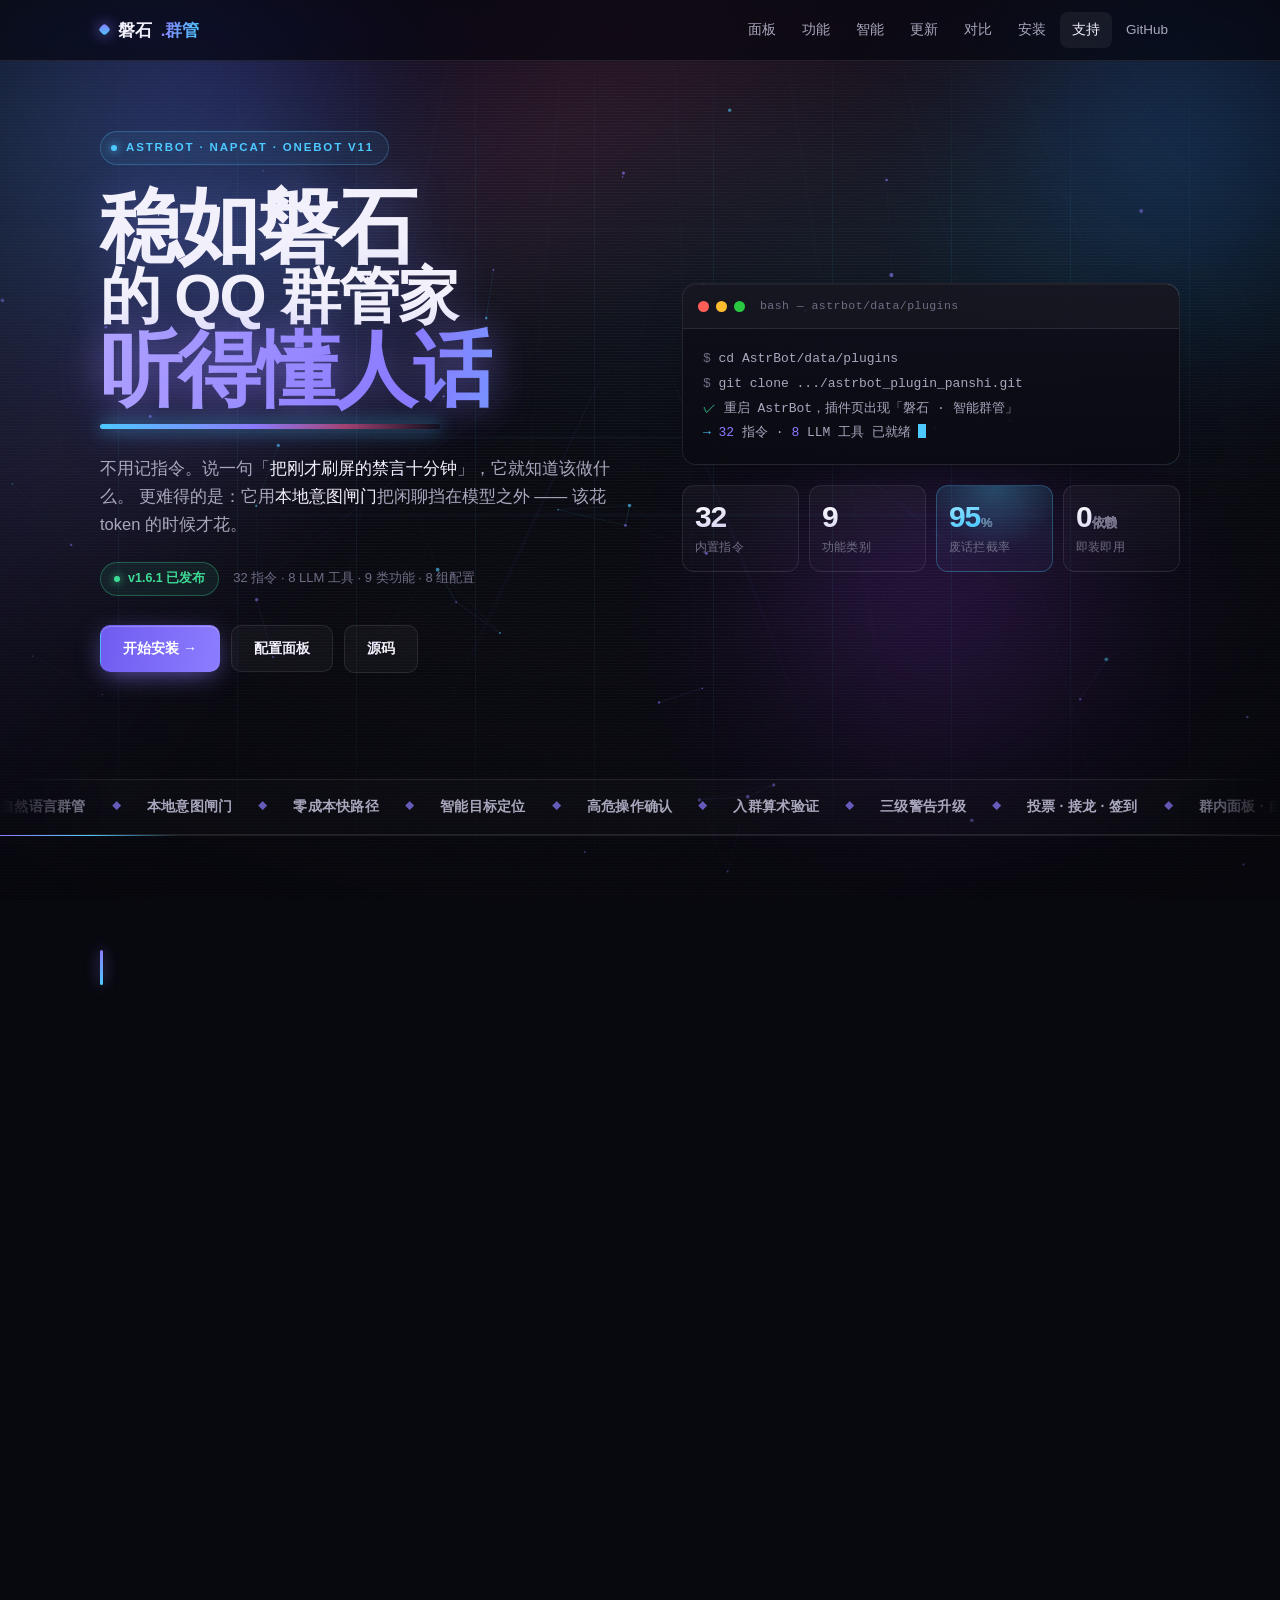
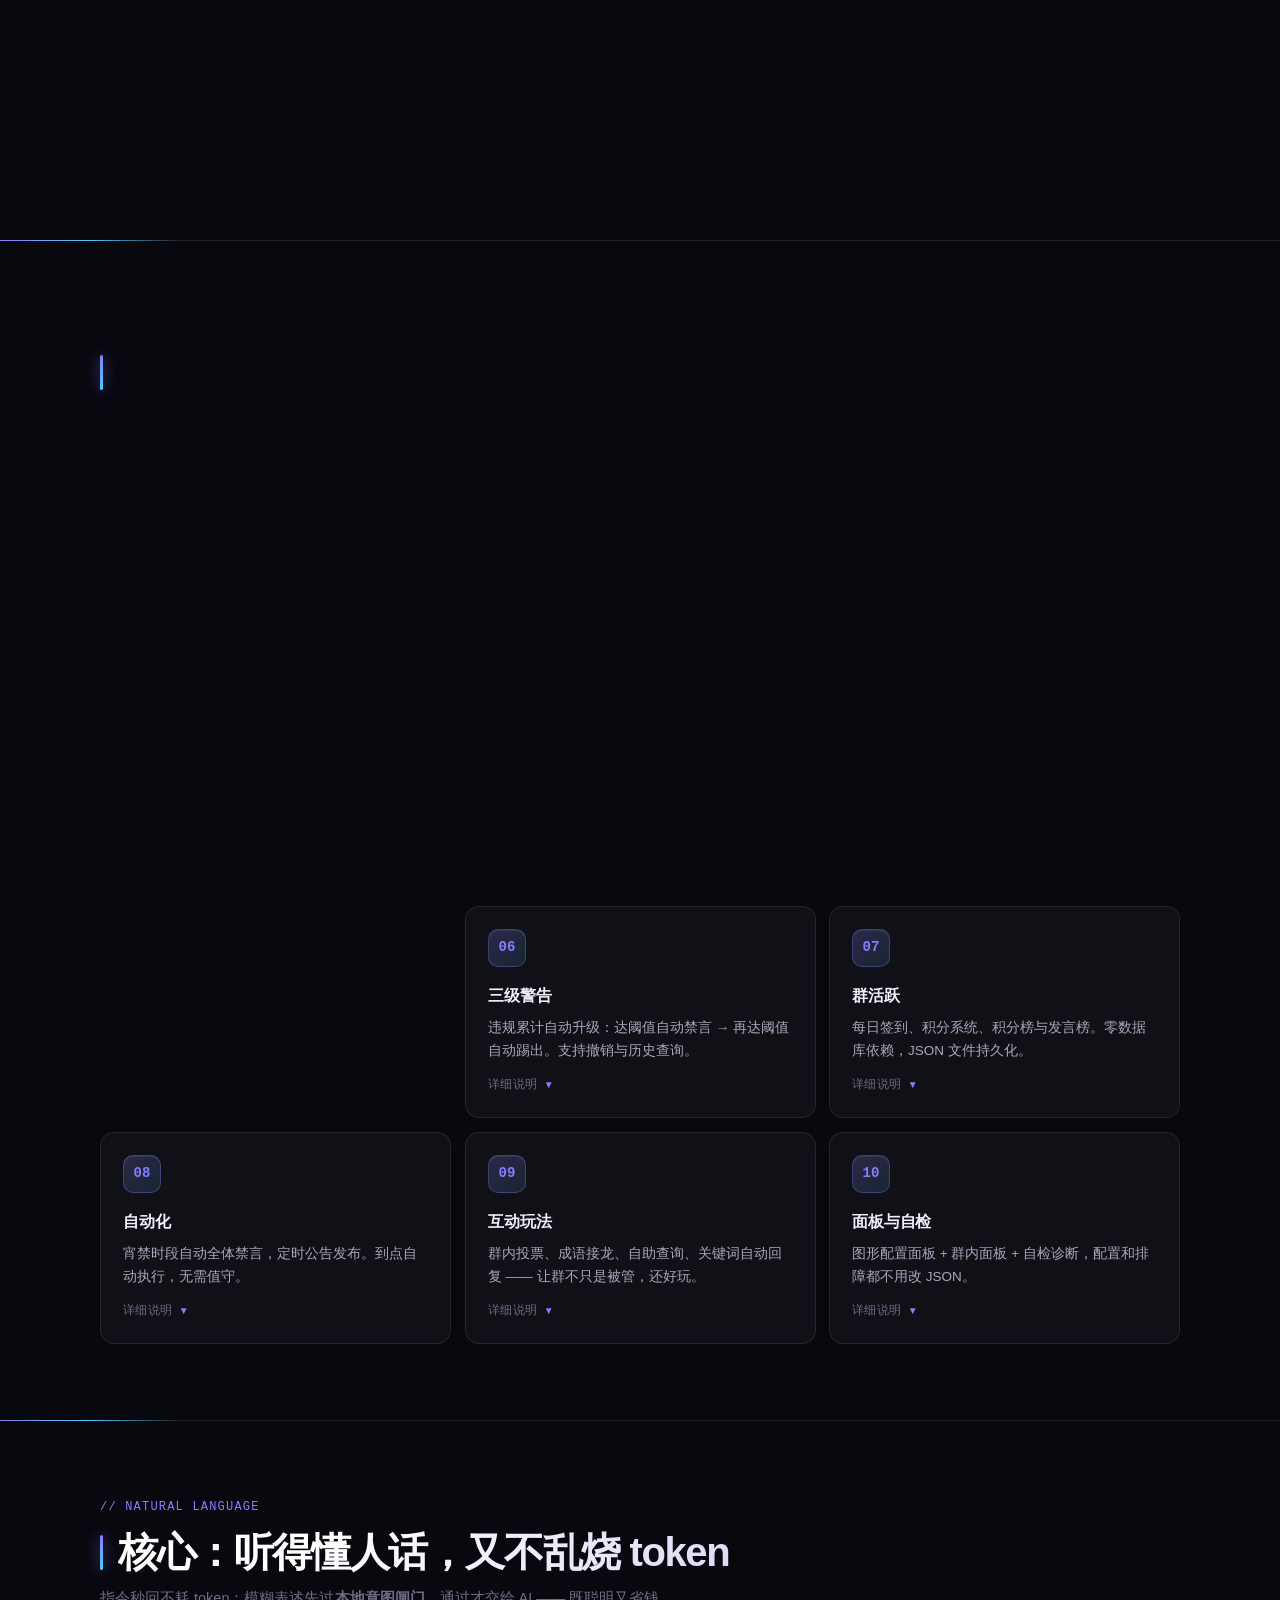
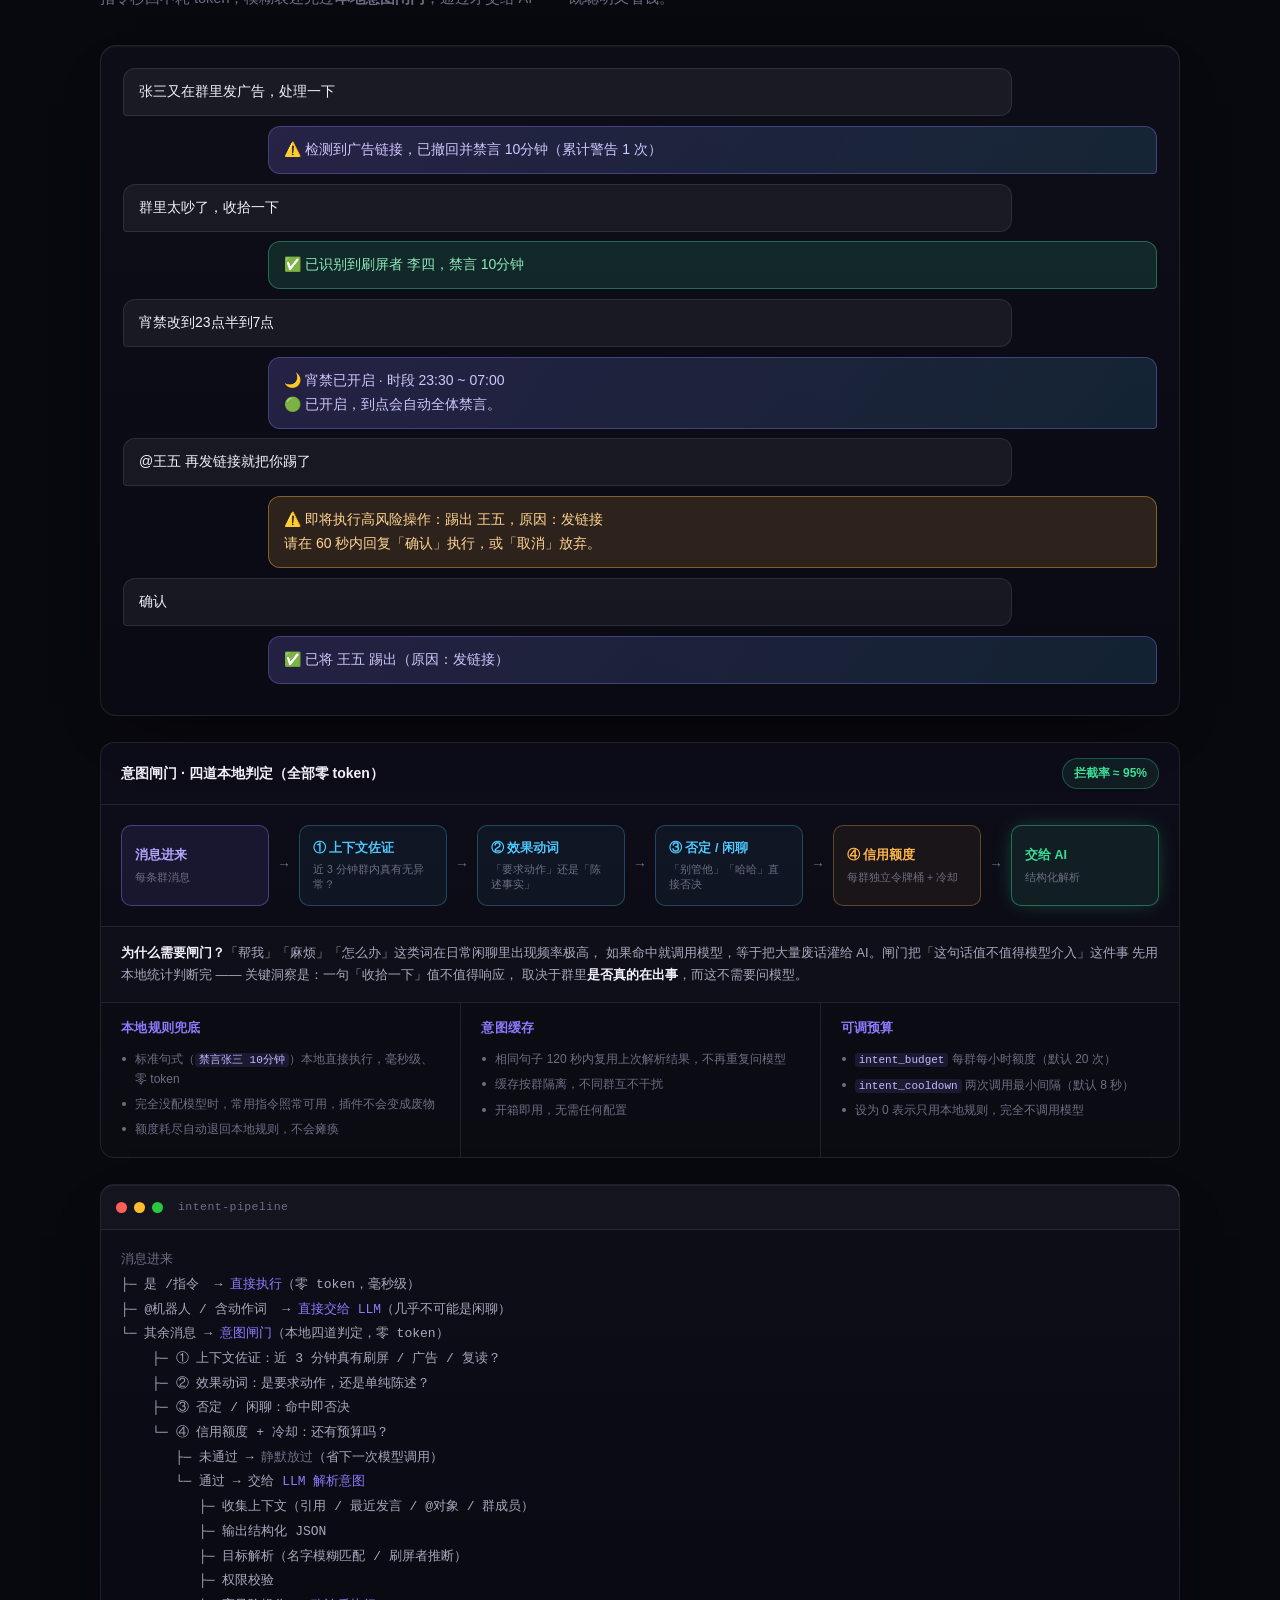
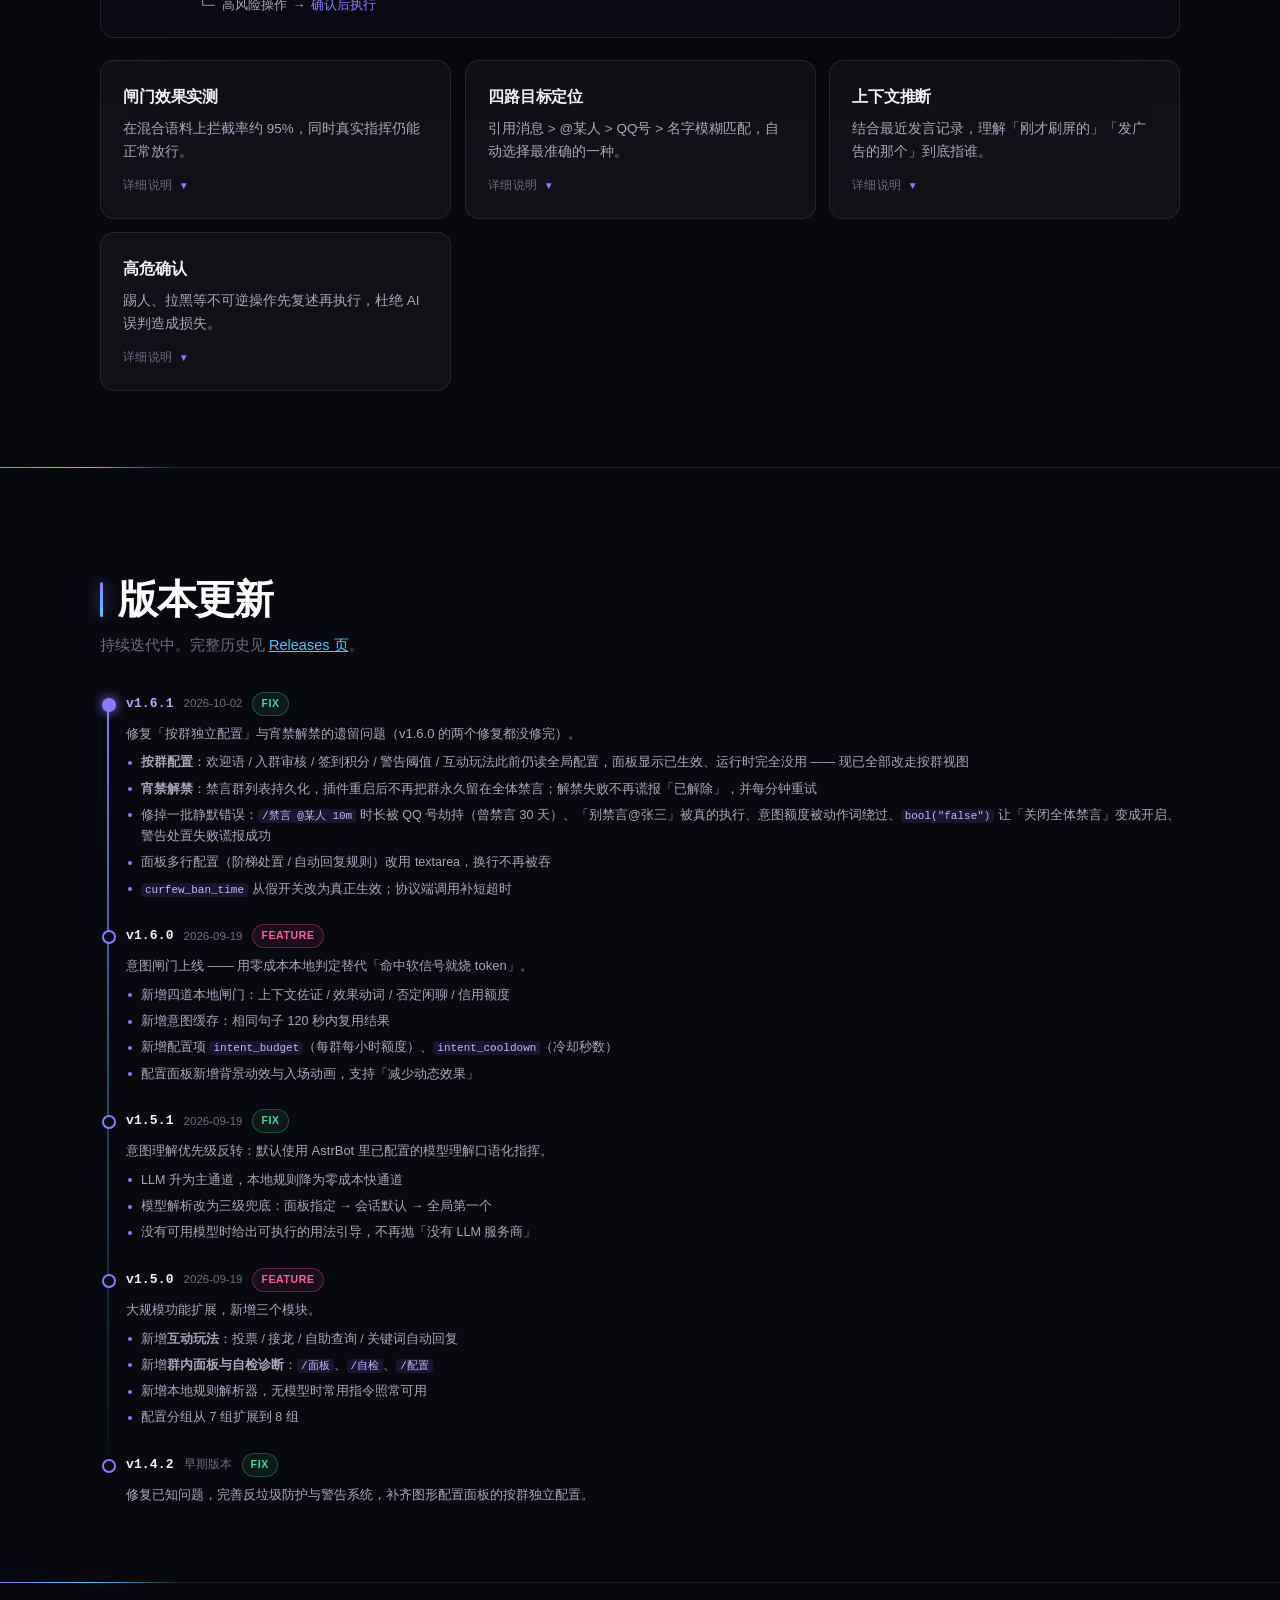
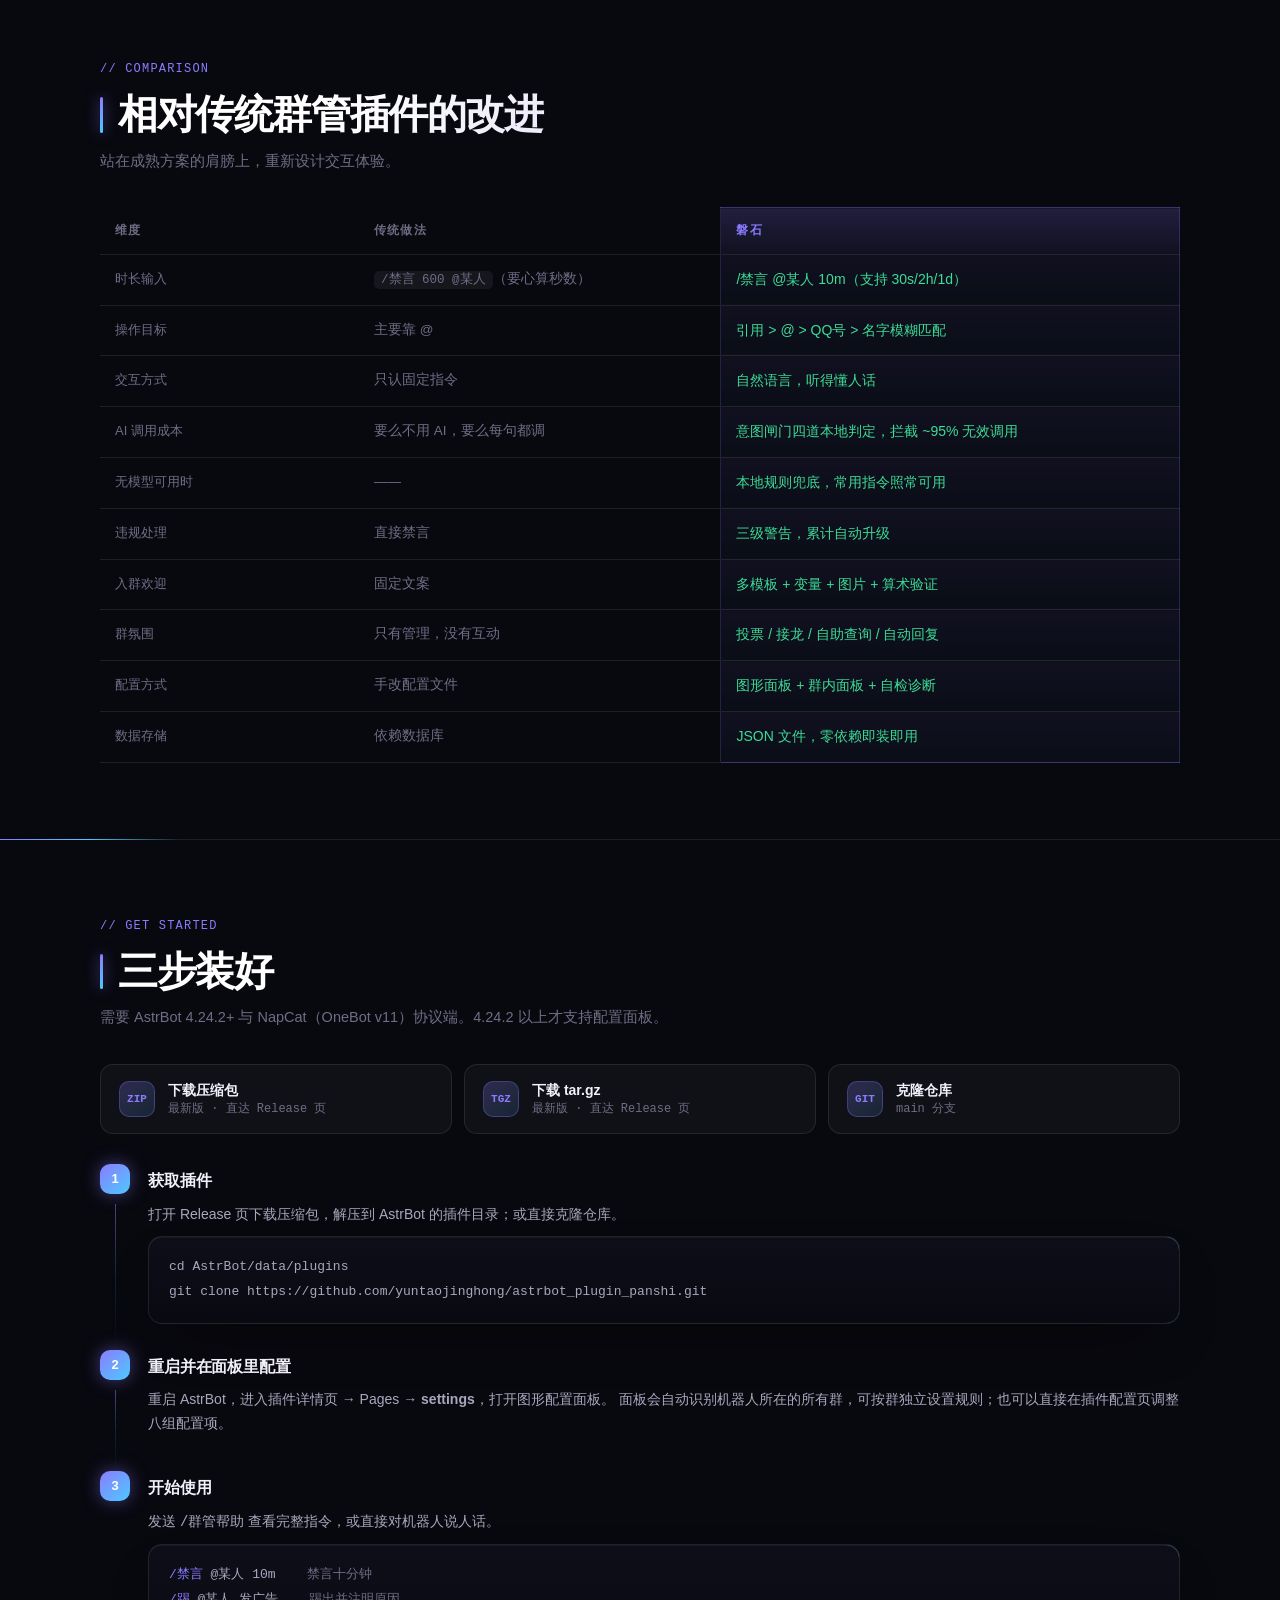
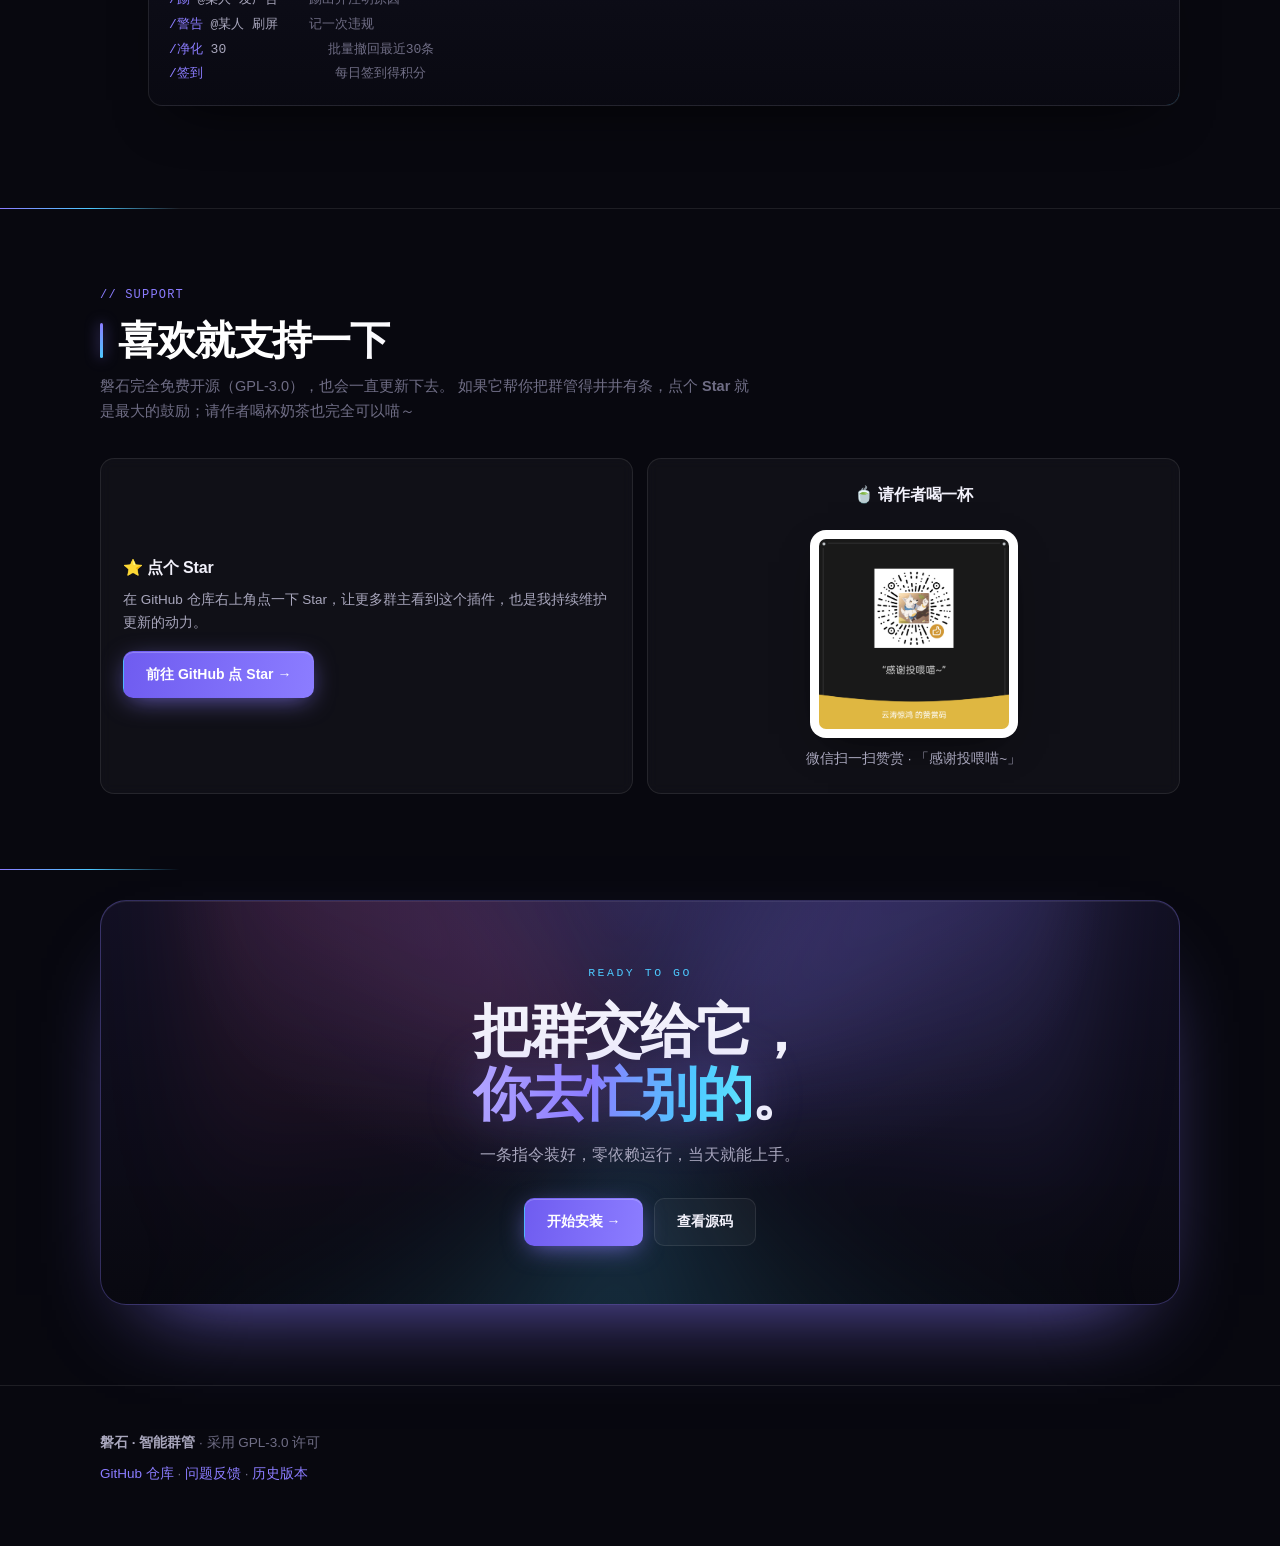
==== docs/index.html @ 92bdba6d "docs(site): 项目主页更新至 v1.6.1 - 版本徽标 v1.6.0 -> v1.6.1 - 更新日志新增 v1.6.1 条目（按群配置彻底修复 / 宵禁解禁持久化 /   一批静默错误）" ====
<!DOCTYPE html>
<html lang="zh-CN">
<head>
<meta charset="UTF-8">
<meta name="viewport" content="width=device-width, initial-scale=1.0">
<title>磐石 · 智能群管 — AstrBot QQ群管插件</title>
<meta name="description" content="磐石：听得懂人话的 AstrBot QQ 群管理插件。禁言、踢人、反垃圾、入群验证、警告系统，全部支持自然语言操作。">
<link rel="icon" href="favicon.png">
<style>
:root {
  --bg: #08080f;
  --bg-soft: #0d0d18;
  --panel: rgba(255,255,255,0.035);
  --panel-hi: rgba(255,255,255,0.06);
  --line: rgba(255,255,255,0.09);
  --line-hi: rgba(139,124,255,0.35);
  --fg: #f2f1fb;
  --fg2: #a9a7bd;
  --fg3: #6f6d85;
  --accent: #8b7cff;
  --accent2: #4dc9ff;
  --accent3: #ff5fa2;
  --accent-soft: rgba(139,124,255,0.14);
  --ok: #3ddc97;
  --warn: #ffb648;
  --mono: ui-monospace, SFMono-Regular, "SF Mono", Menlo, Consolas, monospace;
  --sans: -apple-system, BlinkMacSystemFont, "Segoe UI", "PingFang SC",
          "Hiragino Sans GB", "Microsoft YaHei", sans-serif;
}
* { box-sizing: border-box; margin: 0; padding: 0; }
html { scroll-behavior: smooth; }
body {
  font-family: var(--sans);
  background: var(--bg); color: var(--fg);
  font-size: 15px; line-height: 1.7;
  -webkit-font-smoothing: antialiased;
  overflow-x: hidden;
}
/* ===== 背景光效层 ===== */
.bgfx { position: fixed; inset: 0; z-index: 0; pointer-events: none; overflow: hidden; }
.bgfx .grid {
  position: absolute; inset: -50%;
  background-image:
    linear-gradient(rgba(139,124,255,0.055) 1px, transparent 1px),
    linear-gradient(90deg, rgba(139,124,255,0.055) 1px, transparent 1px);
  background-size: 54px 54px;
  transform: perspective(600px) rotateX(52deg) translateY(-8%);
  transform-origin: top center;
  mask-image: radial-gradient(ellipse 70% 55% at 50% 0%, #000 0%, transparent 78%);
  -webkit-mask-image: radial-gradient(ellipse 70% 55% at 50% 0%, #000 0%, transparent 78%);
  animation: gridDrift 22s linear infinite;
}
@keyframes gridDrift { to { background-position: 0 54px, 54px 0; } }

/* --- 3D 透视网格：向下无限推进，营造「进入空间」纵深 --- */
.grid3d {
  position: absolute; inset: 0;
  perspective: 340px;
  perspective-origin: 50% 42%;
  overflow: hidden;
  mask-image: radial-gradient(ellipse 88% 62% at 50% 44%, #000 0%, transparent 76%);
  -webkit-mask-image: radial-gradient(ellipse 88% 62% at 50% 44%, #000 0%, transparent 76%);
  opacity: .55;
}
.grid3d-plane {
  position: absolute; left: -60%; right: -60%; top: 42%; bottom: -210%;
  background-image:
    linear-gradient(rgba(77,201,255,0.16) 1px, transparent 1px),
    linear-gradient(90deg, rgba(139,124,255,0.13) 1px, transparent 1px);
  background-size: 72px 72px;
  transform: rotateX(76deg);
  transform-origin: 50% 0%;
  animation: gridRush 7s linear infinite;
}
@keyframes gridRush {
  from { background-position: 0 0, 0 0; }
  to   { background-position: 0 72px, 72px 0; }
}

/* --- 极光扫掠：缓慢横穿的霓虹光带 --- */
.aurora {
  position: absolute; top: -30%; left: -60%; width: 220%; height: 130%;
  background:
    conic-gradient(from 210deg at 42% 50%,
      transparent 0deg, rgba(139,124,255,.20) 42deg, rgba(77,201,255,.24) 88deg,
      transparent 138deg, rgba(255,95,162,.16) 182deg, transparent 236deg),
    radial-gradient(ellipse 40% 30% at 62% 44%, rgba(77,201,255,.10), transparent 70%);
  filter: blur(72px);
  animation: auroraSweep 26s ease-in-out infinite alternate, auroraHue 14s linear infinite;
}
@keyframes auroraSweep {
  from { transform: translateX(-12%) rotate(-6deg) scale(1); }
  to   { transform: translateX(14%) rotate(6deg) scale(1.16); }
}
@keyframes auroraHue { to { filter: blur(72px) hue-rotate(360deg); } }

.orb { position: absolute; border-radius: 50%; filter: blur(90px); opacity: .5; }
.orb.a { width: 620px; height: 620px; top: -260px; left: -140px;
  background: radial-gradient(circle, #6a4cff 0%, transparent 68%); }
.orb.b { width: 520px; height: 520px; top: -160px; right: -180px;
  background: radial-gradient(circle, #1f8fff 0%, transparent 68%); }
.orb.c { width: 480px; height: 480px; top: 42%; left: 55%;
  background: radial-gradient(circle, #a03cff 0%, transparent 70%); opacity: .3; }

/* --- 粒子网络画布（由 JS 绘制，节点互联 + 鼠标吸引） --- */
#net { position: absolute; inset: 0; width: 100%; height: 100%; opacity: .85; }

/* --- 数据流：竖向细线持续下落，像终端日志 --- */
.stream {
  position: absolute; inset: 0; opacity: .5;
  background-image: repeating-linear-gradient(90deg,
    transparent 0px, transparent 118px,
    rgba(77,201,255,.14) 118px, rgba(77,201,255,.14) 119px, transparent 119px);
  mask-image: linear-gradient(180deg, transparent, #000 22%, #000 78%, transparent);
  -webkit-mask-image: linear-gradient(180deg, transparent, #000 22%, #000 78%, transparent);
  animation: streamSlide 18s linear infinite;
}
@keyframes streamSlide { to { background-position: 118px 0; } }

.scan {
  position: absolute; inset: 0;
  background: repeating-linear-gradient(180deg,
    rgba(255,255,255,0.022) 0px, rgba(255,255,255,0.022) 1px, transparent 1px, transparent 3px);
  mix-blend-mode: overlay;
}

/* --- 扫描光束：一道横向亮带自上而下缓慢扫描 --- */
.beam {
  position: absolute; left: 0; right: 0; height: 220px; top: -240px;
  background: linear-gradient(180deg, transparent,
    rgba(139,124,255,.10) 42%, rgba(77,201,255,.16) 50%, rgba(139,124,255,.10) 58%, transparent);
  filter: blur(6px);
  animation: beamScan 11s cubic-bezier(.45,0,.55,1) infinite;
}
@keyframes beamScan {
  0%   { top: -240px; opacity: 0; }
  12%  { opacity: 1; }
  88%  { opacity: 1; }
  100% { top: 104%; opacity: 0; }
}

.noise { position: absolute; inset: 0; opacity: .035;
  background-image: url("data:image/svg+xml,%3Csvg xmlns='http://www.w3.org/2000/svg' width='140' height='140'%3E%3Cfilter id='n'%3E%3CfeTurbulence type='fractalNoise' baseFrequency='.85' numOctaves='3'/%3E%3C/filter%3E%3Crect width='140' height='140' filter='url(%23n)'/%3E%3C/svg%3E"); }

.vignette {
  position: absolute; inset: 0;
  background: radial-gradient(ellipse 78% 68% at 50% 42%, transparent 40%, rgba(4,4,10,.62) 100%);
}

/* --- 光标聚光：跟随鼠标的一团柔光 --- */
.cursor-glow {
  position: fixed; width: 520px; height: 520px; border-radius: 50%;
  left: 0; top: 0; z-index: 1; pointer-events: none;
  background: radial-gradient(circle, rgba(139,124,255,.13), rgba(77,201,255,.05) 42%, transparent 68%);
  transform: translate(-50%,-50%);
  transition: opacity .4s;
  opacity: 0;
  mix-blend-mode: screen;
}
.cursor-glow.on { opacity: 1; }

/* --- 顶部阅读进度条 --- */
.scroll-bar {
  position: fixed; top: 0; left: 0; height: 2px; width: 0;
  z-index: 90; pointer-events: none;
  background: linear-gradient(90deg, var(--accent), var(--accent2), var(--accent3));
  box-shadow: 0 0 12px rgba(77,201,255,.8);
}

.wrap { position: relative; z-index: 1; max-width: 1140px; margin: 0 auto; padding: 0 30px; }

/* ===== nav ===== */
nav {
  position: sticky; top: 0; z-index: 60;
  background: rgba(8,8,15,0.72);
  backdrop-filter: blur(18px) saturate(160%);
  border-bottom: 1px solid var(--line);
}
nav .wrap { display: flex; align-items: center; height: 60px; gap: 20px; }
.brand {
  font-weight: 600; font-size: 16.5px; letter-spacing: -0.01em;
  display: flex; align-items: center; gap: 9px;
}
.brand .dot {
  width: 9px; height: 9px; border-radius: 3px; transform: rotate(45deg);
  background: linear-gradient(135deg, var(--accent), var(--accent2));
  box-shadow: 0 0 14px rgba(139,124,255,.9);
}
.brand span { background: linear-gradient(100deg, var(--accent), var(--accent2));
  -webkit-background-clip: text; background-clip: text; color: transparent; }
nav .links { margin-left: auto; display: flex; gap: 2px; }
nav a {
  color: var(--fg2); text-decoration: none; font-size: 13.5px;
  padding: 7px 12px; border-radius: 8px; transition: .2s;
}
nav a:hover { color: var(--fg); background: var(--panel-hi); }

/* ===== hero ===== */
header { padding: 70px 0 0; position: relative; }

/* 左右不对称分栏：左 1.06 / 右 1 */
.hero-grid {
  display: grid;
  grid-template-columns: 1.06fr 1fr;
  gap: 54px;
  align-items: center;
}

.tag {
  display: inline-flex; align-items: center; gap: 9px;
  font-size: 11.5px; letter-spacing: .16em; text-transform: uppercase;
  font-weight: 600; color: var(--accent2); margin-bottom: 22px;
  padding: 6px 14px 6px 10px; border-radius: 999px;
  border: 1px solid rgba(77,201,255,0.28);
  background: rgba(77,201,255,0.07);
}
.tag::before {
  content: ""; width: 6px; height: 6px; border-radius: 50%;
  background: var(--accent2); box-shadow: 0 0 9px var(--accent2);
  animation: pulse 2s ease-in-out infinite;
}
@keyframes pulse { 0%,100% { opacity: 1; } 50% { opacity: .3; } }

/* --- 超大字标题：三层错落，冲击力来源 --- */
h1 {
  font-size: clamp(40px, 6.4vw, 86px);
  line-height: 0.98; font-weight: 800;
  letter-spacing: -0.045em; margin-bottom: 24px;
}
h1 span { display: block; }
h1 .l1 { color: var(--fg); }
h1 .l2 {
  color: var(--fg);
  font-size: .74em;
  letter-spacing: -0.03em;
  opacity: .92;
}
h1 .l3 { margin-top: 4px; }
h1 em {
  font-style: normal;
  background: linear-gradient(100deg, #b3a6ff 0%, #8b7cff 40%, #4dc9ff 75%, #61e6ff 100%);
  -webkit-background-clip: text; background-clip: text; color: transparent;
  position: relative;
}
/* 标题下方的霓虹下划线，缓慢扫过 */
h1 .l3::after {
  content: ""; display: block; height: 5px; margin-top: 14px;
  border-radius: 4px;
  width: 100%; max-width: 340px;
  background: linear-gradient(90deg, var(--accent2), var(--accent) 45%, rgba(255,95,162,.6) 72%, transparent);
  box-shadow: 0 0 18px rgba(77,201,255,.8), 0 0 40px rgba(139,124,255,.5);
  transform-origin: left;
  animation: lineGrow 1s .9s cubic-bezier(.22,.61,.36,1) both,
             lineFlow 4.5s ease-in-out 2s infinite;
}
@keyframes lineGrow { from { transform: scaleX(0); } to { transform: scaleX(1); } }
@keyframes lineFlow {
  0%,100% { opacity: .8; filter: brightness(1); }
  50%     { opacity: 1;  filter: brightness(1.7); }
}

.lede { font-size: 16.5px; color: var(--fg2); max-width: 560px; margin-bottom: 24px; }
.lede b { color: var(--fg); font-weight: 500; }

/* --- 巨型数字统计 --- */
.hero-right { display: flex; flex-direction: column; gap: 20px; }
.stats {
  display: grid; grid-template-columns: repeat(4, 1fr); gap: 10px;
}
.stat {
  position: relative; padding: 16px 12px 14px;
  border-radius: 12px; overflow: hidden;
  border: 1px solid var(--line);
  background: linear-gradient(180deg, rgba(255,255,255,.04), rgba(255,255,255,.012));
  transition: border-color .3s, transform .3s, box-shadow .3s;
}
.stat:hover {
  border-color: rgba(139,124,255,.45);
  transform: translateY(-3px);
  box-shadow: 0 14px 34px -18px rgba(139,124,255,.8);
}
.stat-n {
  font-size: 30px; font-weight: 800; line-height: 1;
  letter-spacing: -0.04em;
  font-variant-numeric: tabular-nums;
  background: linear-gradient(160deg, #ffffff, #b9b3e8);
  -webkit-background-clip: text; background-clip: text; color: transparent;
}
.stat-n i { font-size: 13px; font-style: normal; margin-left: 1px; -webkit-text-fill-color: var(--fg3); }
.stat-l { font-size: 11.5px; color: var(--fg3); margin-top: 6px; letter-spacing: .02em; }
.stat.accent { border-color: rgba(77,201,255,.3); background: linear-gradient(180deg, rgba(77,201,255,.1), rgba(139,124,255,.04)); }
.stat.accent .stat-n {
  background: linear-gradient(160deg, #9fe6ff, #4dc9ff 55%, #8b7cff);
  -webkit-background-clip: text; background-clip: text; color: transparent;
}
.stat.accent::after {
  content: ""; position: absolute; inset: 0; pointer-events: none;
  background: radial-gradient(circle at 50% 0%, rgba(77,201,255,.24), transparent 62%);
  animation: statPulse 3.4s ease-in-out infinite;
}
@keyframes statPulse { 0%,100% { opacity: .5; } 50% { opacity: 1; } }

/* --- 技能跑马灯：横向无缝滚动 --- */
.hero-marquee {
  margin-top: 54px; padding: 15px 0;
  border-top: 1px solid var(--line);
  border-bottom: 1px solid var(--line);
  overflow: hidden; position: relative;
  mask-image: linear-gradient(90deg, transparent, #000 9%, #000 91%, transparent);
  -webkit-mask-image: linear-gradient(90deg, transparent, #000 9%, #000 91%, transparent);
  background: rgba(255,255,255,.014);
}
.mq-track {
  display: flex; align-items: center; gap: 26px;
  width: max-content;
  animation: marquee 34s linear infinite;
}
.mq-track span {
  font-size: 14px; font-weight: 600; letter-spacing: .02em;
  color: var(--fg2); white-space: nowrap;
}
.mq-track b { color: var(--accent); font-size: 9px; opacity: .7; }
@keyframes marquee { from { transform: translateX(0); } to { transform: translateX(-50%); } }
.hero-marquee:hover .mq-track { animation-play-state: paused; }

/* ===== 版本徽章行 ===== */
.ver-row {
  display: flex; align-items: center; gap: 14px; flex-wrap: wrap;
  margin-bottom: 30px;
}
.ver-badge {
  display: inline-flex; align-items: center; gap: 8px;
  font-size: 12.5px; font-weight: 600; color: var(--ok);
  padding: 5px 13px; border-radius: 999px;
  border: 1px solid rgba(61,220,151,0.32);
  background: rgba(61,220,151,0.08);
}
.ver-badge i {
  width: 6px; height: 6px; border-radius: 50%;
  background: var(--ok); box-shadow: 0 0 9px var(--ok);
  animation: pulse 2s ease-in-out infinite;
}
.ver-meta { font-size: 13px; color: var(--fg3); }

.btns { display: flex; gap: 11px; flex-wrap: wrap; margin-bottom: 52px; }
.btn {
  display: inline-flex; align-items: center; gap: 8px;
  padding: 11px 22px; border-radius: 10px; text-decoration: none;
  font-size: 14px; font-weight: 600; border: 1px solid var(--line);
  color: var(--fg); background: var(--panel);
  transition: .22s; position: relative; overflow: hidden;
}
.btn:hover { background: var(--panel-hi); border-color: var(--line-hi); transform: translateY(-1px); }

/* 按钮悬停：一道光从左扫到右 */
.btn::before {
  content: ""; position: absolute; top: 0; bottom: 0; left: -70%;
  width: 55%; transform: skewX(-22deg);
  background: linear-gradient(100deg, transparent, rgba(255,255,255,.14), transparent);
  opacity: 0; transition: opacity .25s;
}
.btn:hover::before { opacity: 1; animation: btnSweep .85s ease-out; }
@keyframes btnSweep { from { left: -70%; } to { left: 130%; } }

.btn.primary {
  background: linear-gradient(100deg, #6f5cf0, #8b7cff 50%, #4db8ff);
  border-color: transparent; color: #fff;
  box-shadow: 0 6px 26px -6px rgba(139,124,255,.75), inset 0 1px 0 rgba(255,255,255,.22);
  background-size: 200% 100%;
  animation: btnFlow 5s ease-in-out infinite;
}
@keyframes btnFlow {
  0%,100% { background-position: 0% 50%; }
  50%     { background-position: 100% 50%; }
}
.btn.primary:hover {
  box-shadow: 0 12px 40px -6px rgba(139,124,255,1), 0 0 0 1px rgba(77,201,255,.5);
  transform: translateY(-2px);
}

/* ===== terminal ===== */
.term {
  background: linear-gradient(180deg, rgba(15,15,26,0.92), rgba(10,10,18,0.92));
  border: 1px solid var(--line);
  border-radius: 14px; overflow: hidden;
  font-family: var(--mono); font-size: 13px; line-height: 1.9;
  color: var(--fg2);
  box-shadow: 0 24px 60px -30px rgba(0,0,0,.9), inset 0 1px 0 rgba(255,255,255,.05);
  position: relative;
}
/* 终端外缘的旋转光晕，让它像通电中的设备 */
.term::before {
  content: ""; position: absolute; inset: -1px; border-radius: inherit;
  padding: 1px; pointer-events: none;
  background: conic-gradient(from var(--tp,0deg),
    transparent 0%, rgba(139,124,255,.85) 12%, rgba(77,201,255,.9) 22%,
    transparent 38%, transparent 100%);
  -webkit-mask: linear-gradient(#000 0 0) content-box, linear-gradient(#000 0 0);
  -webkit-mask-composite: xor; mask-composite: exclude;
  animation: termSpin 6s linear infinite;
}
@property --tp { syntax: "<angle>"; initial-value: 0deg; inherits: false; }
@keyframes termSpin { to { --tp: 360deg; } }
.term .bar {
  display: flex; align-items: center; gap: 7px;
  padding: 11px 15px; border-bottom: 1px solid var(--line);
  background: rgba(255,255,255,0.028);
}
.term .bar i {
  width: 11px; height: 11px; border-radius: 50%; display: block;
  background: #ff5f57;
}
.term .bar i:nth-child(2) { background: #febc2e; }
.term .bar i:nth-child(3) { background: #28c840; }
.term .bar .t { margin-left: 8px; color: var(--fg3); font-size: 11.5px; letter-spacing: .04em; }
.term .body { padding: 18px 20px; overflow-x: auto; }
.term .c { color: var(--fg3); }
.term .k { color: var(--accent); font-weight: 500; }
.term .s { color: var(--ok); }
.term .p { color: var(--accent2); }

/* ===== sections ===== */
section { padding: 76px 0; border-top: 1px solid var(--line); position: relative; }
/* 每个区段顶部一条渐变高光线，强化分区节奏 */
section::after {
  content: ""; position: absolute; top: -1px; left: 0;
  width: 180px; height: 1px;
  background: linear-gradient(90deg, var(--accent), var(--accent2), transparent);
}
.eyebrow {
  font-family: var(--mono); font-size: 12px; letter-spacing: .1em;
  color: var(--accent); margin-bottom: 12px;
}
h2 {
  font-size: clamp(26px, 3.4vw, 40px); font-weight: 800;
  letter-spacing: -0.035em;
  margin-bottom: 10px; line-height: 1.18;
  background: linear-gradient(120deg, #ffffff 20%, #b9b3e8 100%);
  -webkit-background-clip: text; background-clip: text; color: transparent;
}
.sub { color: var(--fg3); font-size: 14.5px; margin-bottom: 34px; max-width: 660px; }
h3 { font-size: 16px; font-weight: 600; margin-bottom: 8px; letter-spacing: -0.01em; }

/* ===== cards ===== */
.grid { display: grid; gap: 14px; }
.g2 { grid-template-columns: repeat(auto-fit, minmax(280px, 1fr)); }
.g3 { grid-template-columns: repeat(auto-fit, minmax(210px, 1fr)); }

/* --- Bento 错落网格：让版式有节奏而不是均匀方块 --- */
.bento {
  display: grid;
  grid-template-columns: repeat(6, 1fr);
  gap: 14px;
}
.bento > * { grid-column: span 2; }
/* 前两张放大：一横一竖，打破对称 */
.bento > .card.b-lg { grid-column: span 4; }
.bento > .card.b-tall { grid-row: span 2; }
/* 让第 2 张卡向下偏移，制造错落感（窄屏取消） */
.bento > .card:nth-child(2) { transform: translateY(14px); }
.bento > .card:nth-child(5) { transform: translateY(-14px); }

.card {
  background: var(--panel);
  border: 1px solid var(--line);
  border-radius: 14px; padding: 22px;
  position: relative; overflow: hidden;
  transition: .28s;
  backdrop-filter: blur(6px);
}
.card::before {
  content: ""; position: absolute; inset: 0 0 auto 0; height: 1px;
  background: linear-gradient(90deg, transparent, rgba(139,124,255,.6), transparent);
  opacity: 0; transition: .3s;
}
.card:hover {
  border-color: var(--line-hi); transform: translateY(-3px);
  background: var(--panel-hi);
  box-shadow: 0 18px 44px -24px rgba(139,124,255,.6);
}
.card:hover::before { opacity: 1; }
.card .icon {
  width: 38px; height: 38px; border-radius: 10px;
  background: linear-gradient(140deg, rgba(139,124,255,.22), rgba(77,201,255,.12));
  border: 1px solid rgba(139,124,255,.3);
  color: var(--accent);
  display: flex; align-items: center; justify-content: center;
  font-family: var(--mono); font-size: 14px; font-weight: 600;
  margin-bottom: 15px;
  box-shadow: inset 0 1px 0 rgba(255,255,255,.08);
}
.card p { color: var(--fg2); font-size: 13.5px; }
.card p code {
  font-family: var(--mono); font-size: 12px;
  background: rgba(139,124,255,.14); color: #c3b9ff;
  padding: 1px 6px; border-radius: 5px;
}
.card.hl {
  border-color: rgba(139,124,255,.5);
  background: linear-gradient(160deg, rgba(139,124,255,.11), rgba(77,201,255,.04));
  box-shadow: 0 0 0 1px rgba(139,124,255,.14), 0 22px 50px -28px rgba(139,124,255,.75);
}
/* 大卡里的标题更大，形成视觉层级 */
.card.b-lg h3 { font-size: 19px; }
.card.b-lg { padding: 26px; }

/* --- 区段标题：超大 + 左侧竖线，强化节奏 --- */
.sec-head { position: relative; padding-left: 18px; margin-bottom: 8px; }
.sec-head::before {
  content: ""; position: absolute; left: 0; top: 6px; bottom: 6px;
  width: 3px; border-radius: 3px;
  background: linear-gradient(180deg, var(--accent), var(--accent2));
  box-shadow: 0 0 14px rgba(139,124,255,.7);
}

/* ===== comparison table ===== */
.cmp { width: 100%; border-collapse: collapse; font-size: 14px; }
.cmp th, .cmp td {
  text-align: left; padding: 13px 15px;
  border-bottom: 1px solid var(--line); vertical-align: top;
}
.cmp th {
  font-weight: 600; color: var(--fg3); font-size: 11.5px;
  text-transform: uppercase; letter-spacing: .1em;
  font-family: var(--mono);
}
.cmp tbody tr { transition: background .2s; }
.cmp tbody tr:hover { background: rgba(255,255,255,0.025); }
.cmp td:first-child { color: var(--fg3); width: 24%; font-size: 13px; }
.cmp code {
  font-family: var(--mono); font-size: 12.5px;
  background: rgba(255,255,255,0.06); padding: 2px 7px; border-radius: 5px;
}
.cmp .new { color: var(--ok); font-weight: 500; }

/* 第三列（磐石）整列高亮，让对比一眼见高下 */
.cmp th:nth-child(3), .cmp td:nth-child(3) {
  background: linear-gradient(180deg, rgba(139,124,255,.075), rgba(77,201,255,.03));
  border-left: 1px solid rgba(139,124,255,.22);
  border-right: 1px solid rgba(139,124,255,.22);
}
.cmp thead th:nth-child(3) {
  color: var(--accent);
  background: linear-gradient(180deg, rgba(139,124,255,.2), rgba(139,124,255,.07));
  border-top: 1px solid rgba(139,124,255,.4);
}
.cmp tbody tr:last-child td:nth-child(3) {
  border-bottom: 1px solid rgba(139,124,255,.4);
}
/* 第二列（传统做法）压暗，形成主次 */
.cmp td:nth-child(2) { color: var(--fg3); font-size: 13.5px; }

/* ===== chat demo ===== */
.chat {
  background: linear-gradient(180deg, rgba(15,15,26,0.9), rgba(11,11,20,0.9));
  border: 1px solid var(--line);
  border-radius: 16px; padding: 22px;
  box-shadow: inset 0 1px 0 rgba(255,255,255,.05), 0 24px 60px -36px #000;
}
.bubble {
  border-radius: 12px; padding: 11px 15px; margin-bottom: 10px;
  font-size: 14px; max-width: 86%; position: relative;
  border: 1px solid transparent;
}
.bubble.user {
  background: rgba(255,255,255,0.055); border-color: var(--line);
  border-bottom-left-radius: 4px;
}
.bubble.bot {
  background: linear-gradient(120deg, rgba(139,124,255,.2), rgba(77,201,255,.13));
  border-color: rgba(139,124,255,.35); color: #cfc7ff;
  margin-left: auto; border-bottom-right-radius: 4px;
}
.bubble.bot.warn {
  background: rgba(255,182,72,.14); border-color: rgba(255,182,72,.4); color: #ffd493;
}
.bubble.bot.ok {
  background: rgba(61,220,151,.13); border-color: rgba(61,220,151,.38); color: #8ce9c0;
}

/* ===== cmd table ===== */
.cmds { font-size: 14px; }
.cmds code {
  font-family: var(--mono); font-size: 12.5px;
  background: rgba(139,124,255,.13); padding: 3px 8px; border-radius: 6px;
  color: #c3b9ff;
}

/* ===== steps ===== */
.step { display: flex; gap: 18px; margin-bottom: 26px; position: relative; }
/* 步骤之间用一条竖向流光串起来 */
.step:not(:last-child)::before {
  content: ""; position: absolute;
  left: 15px; top: 40px; bottom: -26px; width: 1px;
  background: linear-gradient(180deg, rgba(139,124,255,.5), rgba(77,201,255,.15), transparent);
}
.step .n {
  flex: 0 0 30px; height: 30px; border-radius: 10px;
  background: linear-gradient(140deg, var(--accent), var(--accent2));
  color: #fff; box-shadow: 0 0 20px -4px rgba(139,124,255,.85);
  display: flex; align-items: center; justify-content: center;
  font-size: 13px; font-weight: 700;
  position: relative; z-index: 1;
  animation: stepGlow 3s ease-in-out infinite;
}
@keyframes stepGlow {
  0%,100% { box-shadow: 0 0 20px -4px rgba(139,124,255,.85); }
  50%     { box-shadow: 0 0 30px -2px rgba(77,201,255,1); }
}
.step .bd { flex: 1; padding-top: 3px; min-width: 0; }
.step .bd p { color: var(--fg2); font-size: 14px; margin-bottom: 10px; }

.dl {
  display: grid; gap: 12px; grid-template-columns: repeat(auto-fit, minmax(230px, 1fr));
  margin-bottom: 30px;
}
.dl a {
  display: flex; align-items: center; gap: 13px;
  padding: 16px 18px; border-radius: 13px; text-decoration: none;
  background: var(--panel); border: 1px solid var(--line);
  color: var(--fg); transition: .25s;
}
.dl a:hover { border-color: var(--line-hi); background: var(--panel-hi); transform: translateY(-2px); }
.dl .ic {
  flex: 0 0 36px; height: 36px; border-radius: 10px;
  background: linear-gradient(140deg, rgba(139,124,255,.25), rgba(77,201,255,.12));
  border: 1px solid rgba(139,124,255,.3);
  display: flex; align-items: center; justify-content: center;
  font-family: var(--mono); font-size: 11px; font-weight: 700; color: var(--accent);
}
.dl .tx { display: flex; flex-direction: column; line-height: 1.4; }
.dl .tx b { font-size: 14px; font-weight: 600; }
.dl .tx small { color: var(--fg3); font-size: 12px; font-family: var(--mono); }

/* ===== 面板展示 ===== */
.mock {
  border: 1px solid var(--line);
  border-radius: 16px;
  overflow: hidden;
  background: linear-gradient(180deg, rgba(15,15,26,0.92), rgba(11,11,20,0.92));
  box-shadow: 0 30px 70px -40px #000, inset 0 1px 0 rgba(255,255,255,.05);
}
.mock-bar {
  display: flex; align-items: center; gap: 7px;
  padding: 11px 15px; border-bottom: 1px solid var(--line);
  background: rgba(255,255,255,0.028);
}
.mock-bar i { width: 11px; height: 11px; border-radius: 50%; background: #ff5f57; }
.mock-bar i:nth-child(2) { background: #febc2e; }
.mock-bar i:nth-child(3) { background: #28c840; }
.mock-bar .t {
  margin-left: 8px; color: var(--fg3); font-size: 11.5px;
  font-family: var(--mono); letter-spacing: .04em;
}
.mock-body { display: grid; grid-template-columns: 232px 1fr; min-height: 340px; }
.mock-side {
  border-right: 1px solid var(--line); padding: 12px 10px;
  background: rgba(255,255,255,0.014);
}
.mock-side-title {
  font-size: 11.5px; color: var(--fg3); padding: 0 6px 9px;
  letter-spacing: .08em; text-transform: uppercase; font-family: var(--mono);
}
.mock-row {
  display: flex; gap: 9px; align-items: center;
  padding: 8px 8px; border-radius: 9px; margin-bottom: 3px;
  transition: .2s;
}
.mock-row.on {
  background: var(--accent-soft);
  box-shadow: inset 2px 0 0 var(--accent);
}
.mock-av {
  width: 28px; height: 28px; border-radius: 8px; flex: 0 0 auto;
  display: grid; place-items: center; font-size: 12px; font-weight: 600;
  color: #fff; background: linear-gradient(135deg,#7a6cf0,#4db8ff);
}
.mock-av.p { background: linear-gradient(135deg,#5b4fd6,#a06cff); }
.mock-nm { font-size: 12.5px; line-height: 1.35; }
.mock-nm small { display: block; color: var(--fg3); font-size: 10.5px; }
.mock-main { padding: 16px 18px; }
.mock-h {
  font-size: 15px; font-weight: 600; margin-bottom: 3px;
}
.mock-sub { font-size: 11.5px; color: var(--fg3); margin-bottom: 15px; }
.mock-sec {
  border: 1px solid var(--line); border-radius: 11px;
  padding: 12px 13px; margin-bottom: 9px;
  background: rgba(255,255,255,0.022);
}
.mock-sec-head {
  display: flex; align-items: center; gap: 8px;
  font-size: 13px; font-weight: 600; margin-bottom: 11px;
}
.mock-sec-head .n {
  margin-left: auto; font-size: 10.5px; color: var(--fg3); font-weight: 400;
}
.mock-field {
  display: flex; align-items: center; gap: 12px;
  font-size: 12.5px; padding: 5px 0;
}
.mock-field span:first-child { flex: 1; color: var(--fg2); }
.mock-sw {
  width: 32px; height: 18px; border-radius: 9px; flex: 0 0 auto;
  background: rgba(255,255,255,0.16); position: relative;
}
.mock-sw::after {
  content: ""; position: absolute; top: 2px; left: 2px;
  width: 14px; height: 14px; border-radius: 50%; background: #fff;
  transition: .2s;
}
.mock-sw.on { background: var(--accent); }
.mock-sw.on::after { transform: translateX(14px); }
.mock-num {
  font-family: var(--mono); font-size: 12px; padding: 3px 9px;
  border-radius: 6px; background: rgba(255,255,255,0.07);
  border: 1px solid var(--line); color: var(--fg2); min-width: 54px;
  text-align: center;
}
.mock-hint {
  font-size: 11px; color: var(--fg3); margin-top: 6px;
  padding-left: 2px; line-height: 1.5;
}

/* ===== 收尾巨型 CTA ===== */
#cta { border-top: 0; padding: 30px 0 80px; }
.cta-box {
  position: relative; overflow: hidden;
  border-radius: 26px;
  border: 1px solid rgba(139,124,255,.32);
  background:
    radial-gradient(ellipse 70% 120% at 50% 0%, rgba(139,124,255,.20), transparent 62%),
    linear-gradient(180deg, rgba(20,18,38,.9), rgba(9,9,17,.95));
  padding: 62px 40px 58px;
  text-align: center;
  box-shadow: 0 40px 90px -50px rgba(139,124,255,.9), inset 0 1px 0 rgba(255,255,255,.07);
}
/* 缓慢旋转的锥形光晕，制造"能量场"感 */
.cta-glow {
  position: absolute; left: 50%; top: -60%;
  width: 900px; height: 900px; margin-left: -450px;
  background: conic-gradient(from 0deg,
    transparent 0deg, rgba(139,124,255,.22) 50deg,
    transparent 110deg, rgba(77,201,255,.20) 190deg,
    transparent 250deg, rgba(255,95,162,.14) 310deg, transparent 360deg);
  filter: blur(46px);
  animation: ctaSpin 32s linear infinite;
  pointer-events: none;
}
@keyframes ctaSpin { to { transform: rotate(360deg); } }
.cta-inner { position: relative; z-index: 1; }
.cta-kicker {
  font-family: var(--mono); font-size: 11.5px; letter-spacing: .22em;
  color: var(--accent2); margin-bottom: 18px;
}
.cta-title {
  font-size: clamp(30px, 4.6vw, 58px);
  font-weight: 800; line-height: 1.08; letter-spacing: -0.042em;
  margin-bottom: 16px;
}
.cta-title em {
  font-style: normal;
  background: linear-gradient(100deg, #b3a6ff, #8b7cff 42%, #4dc9ff 78%, #61e6ff);
  -webkit-background-clip: text; background-clip: text; color: transparent;
  filter: drop-shadow(0 0 26px rgba(139,124,255,.45));
}
.cta-sub { color: var(--fg2); font-size: 15.5px; margin-bottom: 30px; }

/* ===== footer ===== */
footer {
  padding: 46px 0 62px; border-top: 1px solid var(--line);
  color: var(--fg3); font-size: 13.5px; position: relative; z-index: 1;
}
footer strong { color: var(--fg2); font-weight: 600; }
footer a { color: var(--accent); text-decoration: none; transition: .2s; }
footer a:hover { color: var(--accent2); }

/* ===== 动效：英雄区入场 ===== */
@keyframes riseIn {
  from { opacity: 0; transform: translateY(26px); }
  to   { opacity: 1; transform: none; }
}
@keyframes slideL {
  from { opacity: 0; transform: translateX(38px); }
  to   { opacity: 1; transform: none; }
}
/* 标题三行依次落位，每行自带模糊聚焦 */
@keyframes lineDrop {
  from { opacity: 0; transform: translateY(30px) scale(.985); filter: blur(7px); }
  to   { opacity: 1; transform: none; filter: blur(0); }
}
header .tag  { animation: riseIn .7s .05s cubic-bezier(.22,.61,.36,1) both; }
h1 .l1 { animation: lineDrop .78s .16s cubic-bezier(.22,.61,.36,1) both; }
h1 .l2 { animation: lineDrop .78s .28s cubic-bezier(.22,.61,.36,1) both; }
h1 .l3 { animation: lineDrop .78s .40s cubic-bezier(.22,.61,.36,1) both; }
header .lede    { animation: riseIn .8s .54s cubic-bezier(.22,.61,.36,1) both; }
header .ver-row { animation: riseIn .8s .62s cubic-bezier(.22,.61,.36,1) both; }
header .btns    { animation: riseIn .8s .70s cubic-bezier(.22,.61,.36,1) both; }
/* 右栏整体从右侧滑入 */
header .term   { animation: slideL .95s .34s cubic-bezier(.22,.61,.36,1) both; }
header .stats  { animation: slideL .95s .50s cubic-bezier(.22,.61,.36,1) both; }
header .hero-marquee { animation: riseIn .9s .8s cubic-bezier(.22,.61,.36,1) both; }

/* ===== 动效：标题流光 + 霓虹描边 ===== */
h1 em {
  background-size: 200% 100%;
  animation: hueShift 6s ease-in-out infinite alternate;
  filter: drop-shadow(0 0 20px rgba(139,124,255,.35));
}
@keyframes hueShift {
  from { background-position: 0% 50%; }
  to   { background-position: 100% 50%; }
}

/* 标题整体呼吸辉光（只动 text-shadow，不与分行入场争 transform） */
h1 {
  text-shadow: 0 0 42px rgba(139,124,255,.24);
  animation: titlePulse 7s ease-in-out infinite 1.5s;
}
@keyframes titlePulse {
  0%,100% { text-shadow: 0 0 42px rgba(139,124,255,.22); }
  50%     { text-shadow: 0 0 60px rgba(77,201,255,.38), 0 0 100px rgba(139,124,255,.18); }
}

/* ===== 动效：品牌呼吸 ===== */
.brand .dot { animation: dotGlow 3s ease-in-out infinite; }
@keyframes dotGlow {
  0%,100% { box-shadow: 0 0 14px rgba(139,124,255,.9); }
  50%     { box-shadow: 0 0 28px rgba(77,201,255,.9); }
}

/* ===== 动效：背景光球漂浮 ===== */
@keyframes floatA { 0%,100% { transform: translate(0,0); } 50% { transform: translate(46px,34px); } }
@keyframes floatB { 0%,100% { transform: translate(0,0); } 50% { transform: translate(-38px,44px); } }
@keyframes floatC { 0%,100% { transform: translate(0,0); } 50% { transform: translate(-30px,-40px); } }
.orb.a { animation: floatA 18s ease-in-out infinite; }
.orb.b { animation: floatB 22s ease-in-out infinite; }
.orb.c { animation: floatC 26s ease-in-out infinite; }

/* ===== 动效：滚动浮现 ===== */
.reveal { transition: opacity .75s cubic-bezier(.22,.61,.36,1), transform .75s cubic-bezier(.22,.61,.36,1); transition-delay: var(--rd, 0s); }
.reveal:not(.in) { opacity: 0; transform: translateY(28px); }
.reveal.in { opacity: 1; transform: translateY(0); }
/* 浮现结束后不抢 hover 位移 */
.card.reveal.in:hover { transform: translateY(-3px); }
.dl a.reveal.in:hover { transform: translateY(-2px); }

/* ===== 动效：卡片鼠标跟随光斑 + 边缘霓虹 ===== */
.card::after {
  content: ""; position: absolute; inset: 0; border-radius: inherit;
  opacity: 0; transition: opacity .35s; pointer-events: none;
  background: radial-gradient(220px circle at var(--mx,50%) var(--my,50%),
    rgba(139,124,255,.14), transparent 65%);
}
.card:hover::after { opacity: 1; }

/* 卡片悬停：边缘亮起 + 轻微 3D 抬起 */
.card {
  transition: transform .35s cubic-bezier(.22,.61,.36,1),
              border-color .35s, box-shadow .35s;
  will-change: transform;
}
.card:hover {
  border-color: rgba(139,124,255,.42);
  box-shadow: 0 18px 46px -22px rgba(139,124,255,.75),
              0 0 0 1px rgba(77,201,255,.16),
              inset 0 1px 0 rgba(255,255,255,.06);
}
/* 卡片顶部一道扫光，悬停时跑过 */
.card::before {
  content: ""; position: absolute; left: 0; right: 0; top: 0; height: 1px;
  background: linear-gradient(90deg, transparent, rgba(77,201,255,.9), transparent);
  opacity: 0; transition: opacity .3s;
}
.card:hover::before { opacity: 1; }

/* ===== 动效：主按钮流光 ===== */
.btn.primary::after {
  content: ""; position: absolute; top: 0; left: -80%;
  width: 45%; height: 100%;
  background: linear-gradient(100deg, transparent, rgba(255,255,255,.4), transparent);
  transform: skewX(-22deg);
  animation: shine 4.2s ease-in-out 1.4s infinite;
}
@keyframes shine { 0% { left: -80%; } 45%,100% { left: 150%; } }

/* ===== 动效：终端逐行亮起 ===== */
header .term .body > div { opacity: 0; animation: riseIn .5s cubic-bezier(.22,.61,.36,1) both; }
header .term .body > div:nth-child(1) { animation-delay: .85s; }
header .term .body > div:nth-child(2) { animation-delay: 1.35s; }
header .term .body > div:nth-child(3) { animation-delay: 1.85s; }
header .term .body > div:nth-child(4) { animation-delay: 2.35s; }
.caret {
  display: inline-block; width: 8px; height: 14px; margin-left: 7px;
  vertical-align: -2px; background: var(--accent2);
  animation: blink 1s steps(1) infinite;
}
@keyframes blink { 50% { opacity: 0; } }

/* ===== 动效：聊天气泡逐条弹出 ===== */
.chat.seq .bubble { opacity: 0; }
.chat.seq.play .bubble {
  animation: bubbleIn .55s cubic-bezier(.34,1.4,.44,1) both;
  animation-delay: var(--bd, 0s);
}
@keyframes bubbleIn {
  from { opacity: 0; transform: translateY(16px) scale(.96); }
  to   { opacity: 1; transform: none; }
}

/* ===== 动效：导航滚动高亮 ===== */
nav a.act { color: var(--fg); background: var(--panel-hi); }

/* ===== 动效：数字滚动 ===== */
.k[data-count] { font-variant-numeric: tabular-nums; }

/* ===== 动效：面板开关微光 ===== */
.mock-sw.on { box-shadow: 0 0 12px rgba(139,124,255,.55); }

/* ===== 支持作者 ===== */
.qr {
  display: block; margin: 14px auto 0;
  width: 208px; height: 208px; object-fit: cover;
  border-radius: 16px; background: #fff; padding: 8px;
  border: 1px solid var(--line);
  box-shadow: 0 14px 40px -18px rgba(0,0,0,.8);
  transition: transform .3s cubic-bezier(.34,1.4,.44,1), box-shadow .3s;
}
.qr:hover { transform: translateY(-4px) scale(1.02); box-shadow: 0 22px 52px -20px rgba(139,124,255,.55); }
.support-card { display: flex; flex-direction: column; justify-content: center; }
.support-card .btn { align-self: flex-start; }
.qr-cap { text-align: center; color: var(--fg3); font-size: 12.5px; margin-top: 10px; }

/* ===== 功能卡展开详情 ===== */
.card.more { cursor: pointer; }
.card.more:focus-visible { outline: 2px solid var(--accent); outline-offset: 2px; }
.card .card-more {
  max-height: 0; opacity: 0; overflow: hidden;
  transition: max-height .5s cubic-bezier(.22,.61,.36,1), opacity .4s, margin .5s cubic-bezier(.22,.61,.36,1);
}
.card.open .card-more { max-height: 560px; opacity: 1; margin-top: 12px; }
.card-more-in { border-top: 1px dashed var(--line); padding-top: 12px; }
.card-more-in ul { list-style: none; }
.card-more-in li {
  position: relative; padding: 4px 0 4px 16px;
  font-size: 13px; color: var(--fg2); line-height: 1.65;
}
.card-more-in li::before {
  content: ""; position: absolute; left: 2px; top: 12px;
  width: 5px; height: 5px; border-radius: 50%;
  background: var(--accent); box-shadow: 0 0 6px rgba(139,124,255,.8);
}
.card-more-in code {
  font-family: var(--mono); font-size: 11.5px;
  background: rgba(139,124,255,.13); color: #c3b9ff;
  padding: 1px 5px; border-radius: 4px;
}
.card-hint {
  display: flex; align-items: center; gap: 6px; margin-top: 12px;
  font-size: 11.5px; color: var(--fg3); letter-spacing: .04em;
}
.card-hint i { font-style: normal; color: var(--accent); font-size: 10px; display: inline-block; transition: transform .35s; }
.card.open .card-hint { color: var(--accent); }
.card.open .card-hint i { transform: rotate(180deg); }

/* ===== 意图闸门可视化 ===== */
.gate {
  margin-top: 26px; border-radius: 14px;
  border: 1px solid var(--line);
  background: linear-gradient(180deg, rgba(139,124,255,0.045), rgba(255,255,255,0.015));
  overflow: hidden;
}
.gate-head {
  display: flex; align-items: center; gap: 12px; flex-wrap: wrap;
  padding: 15px 20px; border-bottom: 1px solid var(--line);
}
.gate-title { font-size: 14px; font-weight: 600; }
.gate-rate {
  margin-left: auto; font-size: 12px; font-weight: 600; color: var(--ok);
  padding: 4px 11px; border-radius: 999px;
  border: 1px solid rgba(61,220,151,0.3);
  background: rgba(61,220,151,0.08);
}
.gate-flow {
  display: flex; align-items: stretch; gap: 8px;
  padding: 20px; overflow-x: auto;
}
.gate-node {
  flex: 1 1 0; min-width: 118px;
  display: flex; flex-direction: column; justify-content: center; gap: 3px;
  padding: 12px 13px; border-radius: 10px;
  border: 1px solid var(--line);
  background: var(--panel);
  transition: transform .25s cubic-bezier(.22,1,.36,1), border-color .25s;
}
.gate-node b { font-size: 12.5px; font-weight: 600; }
.gate-node small { font-size: 10.5px; color: var(--fg3); line-height: 1.45; }
.gate-node:hover { transform: translateY(-3px); }
.gate-node.start { border-color: rgba(139,124,255,0.4); background: rgba(139,124,255,0.1); }
.gate-node.start b { color: #b3a6ff; }
.gate-node.g1, .gate-node.g2, .gate-node.g3 {
  border-color: rgba(77,201,255,0.28); background: rgba(77,201,255,0.055);
}
.gate-node.g1 b, .gate-node.g2 b, .gate-node.g3 b { color: var(--accent2); }
.gate-node.g4 { border-color: rgba(255,182,72,0.3); background: rgba(255,182,72,0.055); }
.gate-node.g4 b { color: var(--warn); }
.gate-node.pass {
  border-color: rgba(61,220,151,0.42); background: rgba(61,220,151,0.09);
  box-shadow: 0 0 22px -6px rgba(61,220,151,.4);
}
.gate-node.pass b { color: var(--ok); }
.gate-arrow {
  display: flex; align-items: center; color: var(--fg3); font-size: 14px;
  flex: 0 0 auto;
}
.gate-note {
  padding: 15px 20px; font-size: 13px; color: var(--fg2); line-height: 1.75;
  border-top: 1px solid var(--line);
  background: rgba(255,255,255,0.012);
}
.gate-note b { color: var(--fg); font-weight: 600; }
.gate-cols {
  display: grid; grid-template-columns: repeat(3, 1fr);
  border-top: 1px solid var(--line);
}
.gate-col { padding: 15px 20px; }
.gate-col + .gate-col { border-left: 1px solid var(--line); }
.gate-col-h {
  font-size: 12.5px; font-weight: 600; color: var(--accent);
  margin-bottom: 8px; letter-spacing: .02em;
}
.gate-col ul { list-style: none; }
.gate-col li {
  position: relative; padding: 3px 0 3px 14px;
  font-size: 12px; color: var(--fg3); line-height: 1.6;
}
.gate-col li::before {
  content: ""; position: absolute; left: 1px; top: 10px;
  width: 4px; height: 4px; border-radius: 50%; background: var(--fg3);
}
.gate-col code {
  font-family: var(--mono); font-size: 11px;
  background: rgba(139,124,255,.13); color: #c3b9ff;
  padding: 1px 4px; border-radius: 4px;
}

/* 终端里的对比代码块 */
.code-block {
  font-family: var(--mono); font-size: 11.5px; line-height: 1.75;
  color: var(--fg2); white-space: pre; overflow-x: auto; margin: 0;
}

/* ===== 版本更新时间线 ===== */
.tl { position: relative; padding-left: 26px; margin-top: 8px; }
.tl::before {
  content: ""; position: absolute; left: 7px; top: 6px; bottom: 6px;
  width: 2px; border-radius: 2px;
  background: linear-gradient(180deg, var(--accent), rgba(77,201,255,0.35), transparent);
}
.tl-item { position: relative; padding: 0 0 22px 0; }
.tl-item:last-child { padding-bottom: 0; }
.tl-item::before {
  content: ""; position: absolute; left: -24px; top: 6px;
  width: 10px; height: 10px; border-radius: 50%;
  background: var(--bg); border: 2px solid var(--accent);
}
.tl-item.latest::before {
  background: var(--accent); box-shadow: 0 0 12px var(--accent);
}
.tl-head { display: flex; align-items: center; gap: 10px; flex-wrap: wrap; margin-bottom: 7px; }
.tl-ver {
  font-family: var(--mono); font-size: 13px; font-weight: 600;
  color: var(--fg); letter-spacing: .01em;
}
.tl-item.latest .tl-ver { color: #b3a6ff; }
.tl-date { font-size: 11.5px; color: var(--fg3); }
.tl-tag {
  font-size: 10.5px; font-weight: 600; letter-spacing: .06em;
  padding: 2px 8px; border-radius: 999px;
  border: 1px solid rgba(61,220,151,0.3); color: var(--ok);
  background: rgba(61,220,151,0.08);
}
.tl-tag.feat { border-color: rgba(255,95,162,0.3); color: var(--accent3); background: rgba(255,95,162,0.08); }
.tl-body { font-size: 13px; color: var(--fg2); line-height: 1.7; }
.tl-body ul { list-style: none; margin-top: 5px; }
.tl-body li {
  position: relative; padding: 2.5px 0 2.5px 15px; font-size: 12.5px;
}
.tl-body li::before {
  content: ""; position: absolute; left: 2px; top: 11px;
  width: 4px; height: 4px; border-radius: 50%; background: var(--accent);
}
.tl-body code {
  font-family: var(--mono); font-size: 11px;
  background: rgba(139,124,255,.13); color: #c3b9ff;
  padding: 1px 4px; border-radius: 4px;
}

/* ===== 动效：时间线逐条滑出 ===== */
.tl .tl-item { opacity: 0; }
.tl.play .tl-item {
  animation: riseIn .6s cubic-bezier(.22,.61,.36,1) both;
  animation-delay: var(--td, 0s);
}
.tl .tl-item:nth-child(1) { --td: .05s; }
.tl .tl-item:nth-child(2) { --td: .17s; }
.tl .tl-item:nth-child(3) { --td: .29s; }
.tl .tl-item:nth-child(4) { --td: .41s; }
.tl .tl-item:nth-child(5) { --td: .53s; }
.tl .tl-item:nth-child(6) { --td: .65s; }
/* 最新版本节点脉冲，提示"这是当前版本" */
.tl-item.latest::before { animation: nodePulse 2.6s ease-in-out infinite; }
@keyframes nodePulse {
  0%,100% { box-shadow: 0 0 12px var(--accent), 0 0 0 0 rgba(139,124,255,.5); }
  70%     { box-shadow: 0 0 12px var(--accent), 0 0 0 9px rgba(139,124,255,0); }
}


/* ===== 动效：减弱动态偏好 ===== */
@media (prefers-reduced-motion: reduce) {
  html { scroll-behavior: auto; }
  *, *::before, *::after {
    animation-duration: .01ms !important;
    animation-iteration-count: 1 !important;
    transition-duration: .01ms !important;
  }
  .reveal:not(.in) { opacity: 1; transform: none; }
  .chat.seq .bubble { opacity: 1; }
  .tl .tl-item { opacity: 1; }
  /* 关闭所有强动态背景，避免前庭不适 */
  #net, .stream, .beam, .aurora, .cursor-glow, .grid3d { display: none !important; }
  h1 { text-shadow: none; animation: none; }
  h1 em { filter: none; }
  h1 .l3::after { display: none; }
  .btn.primary { animation: none; }
  .term::before { display: none; }
  .mq-track { animation: none; }
  .hero-marquee { mask-image: none; -webkit-mask-image: none; }
  .stat.accent::after { display: none; }
  .cta-glow { display: none; }
  .step .n { animation: none; }
  .bento > .card:nth-child(2),
  .bento > .card:nth-child(5) { transform: none; }
}

/* ===== 响应式：平板 ===== */
@media (max-width: 1000px) {
  .hero-grid { grid-template-columns: 1fr; gap: 38px; }
  .hero-left { max-width: 100%; }
  .stats { grid-template-columns: repeat(2, 1fr); }
  .bento { grid-template-columns: repeat(4, 1fr); }
  .bento > * { grid-column: span 2; }
  .bento > .card.b-lg { grid-column: span 4; }
  .bento > .card.b-tall { grid-row: span 1; }
  .bento > .card:nth-child(2),
  .bento > .card:nth-child(5) { transform: none; }
}

/* ===== 响应式：手机 ===== */
@media (max-width: 640px) {
  h2 { font-size: 26px; }
  header { padding: 46px 0 0; }
  nav .links { display: none; }
  section { padding: 48px 0; }
  .wrap { padding: 0 18px; }
  .orb { filter: blur(64px); }
  .bubble { max-width: 95%; }
  .mock-body { grid-template-columns: 1fr; }
  .mock-side { border-right: 0; border-bottom: 1px solid var(--line); }
  /* bento 降到两列，取消所有跨列错位 */
  .bento { grid-template-columns: repeat(2, 1fr); }
  .bento > *, .bento > .card.b-lg { grid-column: span 1; }
  .stats { grid-template-columns: repeat(2, 1fr); }
  .stat-n { font-size: 25px; }
  .hero-marquee { margin-top: 34px; }
  .mq-track span { font-size: 12.5px; }
  h1 { font-size: clamp(32px, 10vw, 46px); }
}
</style>
</head>
<body>

<div class="bgfx">
  <div class="orb a"></div>
  <div class="orb b"></div>
  <div class="orb c"></div>
  <div class="aurora"></div>
  <div class="grid3d"><div class="grid3d-plane"></div></div>
  <div class="stream"></div>
  <canvas id="net"></canvas>
  <div class="grid"></div>
  <div class="scan"></div>
  <div class="beam"></div>
  <div class="noise"></div>
  <div class="vignette"></div>
</div>
<div class="cursor-glow" id="cursorGlow"></div>
<div class="scroll-bar" id="scrollBar"></div>

<nav>
  <div class="wrap">
    <div class="brand"><span class="dot"></span>磐石<span>.群管</span></div>
    <div class="links">
      <a href="#panel">面板</a>
      <a href="#features">功能</a>
      <a href="#smart">智能</a>
      <a href="#changelog">更新</a>
      <a href="#compare">对比</a>
      <a href="#install">安装</a>
      <a href="#support">支持</a>
      <a href="https://github.com/yuntaojinghong/astrbot_plugin_panshi" target="_blank">GitHub</a>
    </div>
  </div>
</nav>

<header>
  <div class="wrap">
    <div class="hero-grid">
      <div class="hero-left">
        <div class="tag">AstrBot · NapCat · OneBot v11</div>
        <h1>
          <span class="l1">稳如磐石</span>
          <span class="l2">的 QQ 群管家</span>
          <span class="l3"><em>听得懂人话</em></span>
        </h1>
        <p class="lede">
          不用记指令。说一句「<b>把刚才刷屏的禁言十分钟</b>」，它就知道该做什么。
          更难得的是：它用<b>本地意图闸门</b>把闲聊挡在模型之外 —— 该花 token 的时候才花。
        </p>
        <div class="ver-row">
          <span class="ver-badge"><i></i>v1.6.1 已发布</span>
          <span class="ver-meta">32 指令 · 8 LLM 工具 · 9 类功能 · 8 组配置</span>
        </div>
        <div class="btns">
          <a class="btn primary" href="#install">开始安装 →</a>
          <a class="btn" href="#panel">配置面板</a>
          <a class="btn" href="https://github.com/yuntaojinghong/astrbot_plugin_panshi" target="_blank">源码</a>
        </div>
      </div>

      <div class="hero-right">
        <div class="term">
          <div class="bar"><i></i><i></i><i></i><span class="t">bash — astrbot/data/plugins</span></div>
          <div class="body">
            <div><span class="c">$</span> cd AstrBot/data/plugins</div>
            <div><span class="c">$</span> git clone .../astrbot_plugin_panshi.git</div>
            <div><span class="s">✓</span> 重启 AstrBot，插件页出现「磐石 · 智能群管」</div>
            <div><span class="p">→</span> <span class="k" data-count="32">32</span> 指令 · <span class="k" data-count="8">8</span> LLM 工具 已就绪</div>
          </div>
        </div>

        <div class="stats">
          <div class="stat">
            <div class="stat-n"><span data-count="32">32</span></div>
            <div class="stat-l">内置指令</div>
          </div>
          <div class="stat">
            <div class="stat-n"><span data-count="9">9</span></div>
            <div class="stat-l">功能类别</div>
          </div>
          <div class="stat accent">
            <div class="stat-n"><span data-count="95">95</span><i>%</i></div>
            <div class="stat-l">废话拦截率</div>
          </div>
          <div class="stat">
            <div class="stat-n">0<i>依赖</i></div>
            <div class="stat-l">即装即用</div>
          </div>
        </div>
      </div>
    </div>
  </div>
  <div class="hero-marquee" aria-hidden="true">
    <div class="mq-track">
      <span>自然语言群管</span><b>◆</b>
      <span>本地意图闸门</span><b>◆</b>
      <span>零成本快路径</span><b>◆</b>
      <span>智能目标定位</span><b>◆</b>
      <span>高危操作确认</span><b>◆</b>
      <span>入群算术验证</span><b>◆</b>
      <span>三级警告升级</span><b>◆</b>
      <span>投票 · 接龙 · 签到</span><b>◆</b>
      <span>群内面板 · 自检</span><b>◆</b>
      <span>零依赖 JSON 存储</span><b>◆</b>
      <span>自然语言群管</span><b>◆</b>
      <span>本地意图闸门</span><b>◆</b>
      <span>零成本快路径</span><b>◆</b>
      <span>智能目标定位</span><b>◆</b>
      <span>高危操作确认</span><b>◆</b>
      <span>入群算术验证</span><b>◆</b>
      <span>三级警告升级</span><b>◆</b>
      <span>投票 · 接龙 · 签到</span><b>◆</b>
      <span>群内面板 · 自检</span><b>◆</b>
      <span>零依赖 JSON 存储</span><b>◆</b>
    </div>
  </div>
</header>

<section id="panel">
  <div class="wrap">
    <div class="eyebrow">// CONTROL PANEL</div>
    <div class="sec-head"><h2>自带图形配置面板</h2></div>
    <p class="sub">
      不用改 JSON、不用记字段名。打开插件详情页就能进面板，<b>自动识别机器人所在的所有群</b>，
      左侧点选、右侧改配置，每项都带中文说明。
    </p>

    <div class="mock">
      <div class="mock-bar">
        <i></i><i></i><i></i><span class="t">AstrBot / 插件 / 磐石 · 智能群管 / settings</span>
      </div>
      <div class="mock-body">
        <div class="mock-side">
          <div class="mock-side-title">群聊列表</div>
          <div class="mock-row on">
            <span class="mock-av p">默</span>
            <span class="mock-nm">全局默认配置<small>作为所有群的模板</small></span>
          </div>
          <div class="mock-row">
            <span class="mock-av">磐</span>
            <span class="mock-nm">磐石开发交流群<small>872341905 · 486 人</small></span>
          </div>
          <div class="mock-row">
            <span class="mock-av">前</span>
            <span class="mock-nm">前端摸鱼基地<small>746129053 · 203 人</small></span>
          </div>
          <div class="mock-row">
            <span class="mock-av">A</span>
            <span class="mock-nm">AI 折腾小组<small>615023847 · 88 人</small></span>
          </div>
        </div>
        <div class="mock-main">
          <div class="mock-h">全局默认配置</div>
          <div class="mock-sub">这里的设置会作为所有群的默认模板</div>

          <div class="mock-sec">
            <div class="mock-sec-head">
              <span>🛡️</span><span>反垃圾防护</span><span class="n">10 项</span>
            </div>
            <div class="mock-field">
              <span>启用违禁词检测</span>
              <span class="mock-sw on"></span>
            </div>
            <div class="mock-field">
              <span>启用刷屏检测</span>
              <span class="mock-sw on"></span>
            </div>
            <div class="mock-field">
              <span>刷屏判定：时间窗内消息条数</span>
              <span class="mock-num">8</span>
            </div>
            <div class="mock-hint">在下方时间窗内发送超过这么多条消息即判定为刷屏</div>
          </div>

          <div class="mock-sec">
            <div class="mock-sec-head">
              <span>⚠️</span><span>警告系统</span><span class="n">5 项</span>
            </div>
            <div class="mock-field">
              <span>警告达此次数自动禁言</span>
              <span class="mock-num">3</span>
            </div>
            <div class="mock-field">
              <span>警告达此次数自动踢出</span>
              <span class="mock-num">5</span>
            </div>
          </div>
        </div>
      </div>
    </div>

    <div class="grid g3" style="margin-top:22px">
      <div class="card more">
        <h3>自动识别群聊</h3>
        <p>启动后自动拉取机器人所在的所有群，带群名、群号、人数与机器人角色，支持搜索与一键同步。</p>
        <div class="card-more"><div class="card-more-in">
<ul>
<li>启动与进群时自动调用 OneBot 接口拉取群列表</li>
<li>显示群名、群号、人数与机器人角色（群主 / 管理员 / 成员）</li>
<li>支持手动刷新与搜索定位，多账号协议端逐个探测</li>
</ul>
</div></div>
<div class="card-hint"><span>详细说明</span><i>▼</i></div>
      </div>
      <div class="card more">
        <h3>按群独立配置</h3>
        <p>默认所有群继承全局模板。少数特殊群可「改为独立配置」单独设置，随时「恢复默认」回到继承状态。</p>
        <div class="card-more"><div class="card-more-in">
<ul>
<li>默认全部群继承全局模板，配置文件只存差异，干净不冗余</li>
<li>特殊群一键改为独立配置，随时恢复默认继承</li>
<li>支持单群一键重置，改坏了不怕</li>
</ul>
</div></div>
<div class="card-hint"><span>详细说明</span><i>▼</i></div>
      </div>
      <div class="card more">
        <h3>每项都有说明</h3>
        <p>47 个配置项全部配中文标签与提示，数值项带推荐范围，不用去翻文档猜字段含义。</p>
        <div class="card-more"><div class="card-more-in">
<ul>
<li>50 个配置项分七组，全部中文标签 + 说明文字</li>
<li>数值项带推荐范围滑块，保存即生效</li>
<li>面板另有连接诊断、配置导出 / 导入与 30 秒自动刷新</li>
</ul>
</div></div>
<div class="card-hint"><span>详细说明</span><i>▼</i></div>
      </div>
    </div>
  </div>
</section>

<section id="features">
  <div class="wrap">
    <div class="eyebrow">// FEATURES</div>
    <div class="sec-head"><h2>九类功能，覆盖群管全场景</h2></div>
    <p class="sub">每个模块独立开关，按需启用，不干扰正常聊天。</p>
    <div class="grid bento">
      <div class="card more b-lg">
        <div class="icon">01</div>
        <h3>基础管理</h3>
        <p>禁言 / 解禁 / 全体禁言 / 踢人 / 拉黑 / 撤回 / 净化 / 改名片 / 头衔 / 管理员任免 / 群名 / 群公告 / 群精华。</p>
        <div class="card-more"><div class="card-more-in">
<ul>
<li>时长支持人性化单位：<code>30s</code> <code>10m</code> <code>2h</code> <code>1d</code>，不用再心算秒数</li>
<li>目标定位四选一：引用消息 &gt; @某人 &gt; QQ号 &gt; 名字模糊匹配</li>
<li><code>/禁言</code> <code>/解禁</code> <code>/全体禁言</code> <code>/踢</code> <code>/拉黑</code> <code>/撤回</code> <code>/净化</code> 等 13 个指令全覆盖</li>
<li><code>/踢</code> <code>/拉黑</code> 等高危操作支持附带原因，机器人复述后执行并留痕</li>
</ul>
</div></div>
<div class="card-hint"><span>详细说明</span><i>▼</i></div>
      </div>
      <div class="card more b-tall">
        <div class="icon">02</div>
        <h3>反垃圾防护</h3>
        <p>违禁词（支持正则）、刷屏检测、广告链接拦截、复读打断。命中自动撤回 + 禁言 + 记警告。</p>
        <div class="card-more"><div class="card-more-in">
<ul>
<li>违禁词支持普通关键词与正则表达式，命中即 撤回 + 禁言 + 记警告，三个动作均可单独开关</li>
<li>刷屏检测：时间窗 + 条数双参数可调（默认 10 秒 8 条），可触发打断与自动处罚</li>
<li>广告链接识别常见推广域名与邀请码模式，白名单域名放行</li>
<li>复读打断：识别恶意复读接龙，及时掐断刷屏氛围</li>
</ul>
</div></div>
<div class="card-hint"><span>详细说明</span><i>▼</i></div>
      </div>
      <div class="card more">
        <div class="icon">03</div>
        <h3>入群欢迎（增强）</h3>
        <p>多模板随机、变量替换 <code>{at}{昵称}{群名}{人数}{时间}</code>、支持图片与延时发送。</p>
        <div class="card-more"><div class="card-more-in">
<ul>
<li>多模板随机轮播，每天进群看到不一样的欢迎语</li>
<li>变量替换：<code>{at}</code> <code>{昵称}</code> <code>{群名}</code> <code>{人数}</code> <code>{时间}</code> 自由组合</li>
<li>支持图片 URL 图文混排，欢迎语更有温度</li>
<li>可设置延时发送（如进群 3 秒后），每个群可用独立模板</li>
</ul>
</div></div>
<div class="card-hint"><span>详细说明</span><i>▼</i></div>
      </div>
      <div class="card more">
        <div class="icon">04</div>
        <h3>算术验证</h3>
        <p>新人答对算数题才通过，超时自动拒绝。有效拦截广告机器人批量进群。</p>
        <div class="card-more"><div class="card-more-in">
<ul>
<li>新人进群自动出题，限时作答：答对放行，超时或答错自动移出</li>
<li>题目难度（位数范围）与超时时长均可配置</li>
<li>可选验证失败后自动拉黑，拦截批量注册的小号</li>
<li>对广告机器人批量进群几乎是零误放的拦截方案</li>
</ul>
</div></div>
<div class="card-hint"><span>详细说明</span><i>▼</i></div>
      </div>
      <div class="card more">
        <div class="icon">05</div>
        <h3>进群审核</h3>
        <p>白词自动批准、黑词自动拒绝、未命中策略可选、黑名单管理、退群通知与拉黑。</p>
        <div class="card-more"><div class="card-more-in">
<ul>
<li>白词命中自动批准，黑词命中自动拒绝并通知管理员</li>
<li>未命中任何词时可选择策略：人工审核 / 自动批准 / 自动拒绝</li>
<li>黑名单 QQ 永久拒绝入群申请</li>
<li>成员退群可发通知提醒，并可选自动拉黑防止反复进群</li>
</ul>
</div></div>
<div class="card-hint"><span>详细说明</span><i>▼</i></div>
      </div>
      <div class="card more">
        <div class="icon">06</div>
        <h3>三级警告</h3>
        <p>违规累计自动升级：达阈值自动禁言 → 再达阈值自动踢出。支持撤销与历史查询。</p>
        <div class="card-more"><div class="card-more-in">
<ul>
<li>每次违规记一条警告，附带原因与操作人，有据可查</li>
<li>达到第一阈值自动禁言（时长可配），达到第二阈值自动踢出，逐级升级</li>
<li><code>/警告记录 @某人</code> 随时查询历史，<code>/撤销警告</code> 可回退误判</li>
<li>警告数据按群独立存储，互不干扰</li>
</ul>
</div></div>
<div class="card-hint"><span>详细说明</span><i>▼</i></div>
      </div>
      <div class="card more">
        <div class="icon">07</div>
        <h3>群活跃</h3>
        <p>每日签到、积分系统、积分榜与发言榜。零数据库依赖，JSON 文件持久化。</p>
        <div class="card-more"><div class="card-more-in">
<ul>
<li><code>/签到</code> 每日一次得积分，连续签到有递增加成</li>
<li>积分榜、发言榜一键查看，活跃度一目了然</li>
<li>纯 JSON 文件持久化，零数据库依赖，备份就是拷文件</li>
<li>签到分、加成上限等数值均可在面板调整</li>
</ul>
</div></div>
<div class="card-hint"><span>详细说明</span><i>▼</i></div>
      </div>
      <div class="card more">
        <div class="icon">08</div>
        <h3>自动化</h3>
        <p>宵禁时段自动全体禁言，定时公告发布。到点自动执行，无需值守。</p>
        <div class="card-more"><div class="card-more-in">
<ul>
<li>宵禁：按时段自动全体禁言、出段自动解除，支持跨零点（如 <code>23:30-07:00</code>）</li>
<li>定时公告：按设定间隔自动向所有纳管群推送公告内容</li>
<li>群列表动态刷新，新进群即刻纳管，退群自动移除</li>
<li>面板改配置即时生效，无需重启 AstrBot</li>
</ul>
</div></div>
<div class="card-hint"><span>详细说明</span><i>▼</i></div>
      </div>
      <div class="card more">
        <div class="icon">09</div>
        <h3>互动玩法</h3>
        <p>群内投票、成语接龙、自助查询、关键词自动回复 —— 让群不只是被管，还好玩。</p>
        <div class="card-more"><div class="card-more-in">
<ul>
<li><b>投票</b>：<code>/投票 选项A 选项B</code> 发起，成员回复序号即可，实时统计结果</li>
<li><b>接龙</b>：<code>/接龙 主题</code> 开启，自动校验接龙内容并记录队列</li>
<li><b>自助查询</b>：成员可自查积分、发言数、违规记录，减轻管理员负担</li>
<li><b>关键词自动回复</b>：命中预设关键词自动应答，支持多条随机</li>
</ul>
</div></div>
<div class="card-hint"><span>详细说明</span><i>▼</i></div>
      </div>
      <div class="card more">
        <div class="icon">10</div>
        <h3>面板与自检</h3>
        <p>图形配置面板 + 群内面板 + 自检诊断，配置和排障都不用改 JSON。</p>
        <div class="card-more"><div class="card-more-in">
<ul>
<li><b>图形配置面板</b>：WebUI 里点选即可改配置，每项都带中文说明，按群独立设置</li>
<li><b>群内面板</b>：<code>/面板</code> 直接在群里查看当前群的开关状态与关键数值</li>
<li><b>自检诊断</b>：<code>/自检</code> 逐项检查权限、适配器、模型、数据文件，并报告意图闸门省下了多少次调用</li>
<li><b>配置向导</b>：<code>/配置</code> 按主题（风控 / 活跃 / 互动 / 宵禁）给出推荐配置说明</li>
</ul>
</div></div>
<div class="card-hint"><span>详细说明</span><i>▼</i></div>
      </div>
    </div>
  </div>
</section>

<section id="smart">
  <div class="wrap">
    <div class="eyebrow">// NATURAL LANGUAGE</div>
    <div class="sec-head"><h2>核心：听得懂人话，又不乱烧 token</h2></div>
    <p class="sub">指令秒回不耗 token；模糊表述先过<b>本地意图闸门</b>，通过才交给 AI —— 既聪明又省钱。</p>

    <div class="chat">
      <div class="bubble user">张三又在群里发广告，处理一下</div>
      <div class="bubble bot">⚠️ 检测到广告链接，已撤回并禁言 10分钟（累计警告 1 次）</div>
      <div class="bubble user">群里太吵了，收拾一下</div>
      <div class="bubble bot ok">✅ 已识别到刷屏者 李四，禁言 10分钟</div>
      <div class="bubble user">宵禁改到23点半到7点</div>
      <div class="bubble bot">🌙 宵禁已开启 · 时段 23:30 ~ 07:00<br>🟢 已开启，到点会自动全体禁言。</div>
      <div class="bubble user">@王五 再发链接就把你踢了</div>
      <div class="bubble bot warn">⚠️ 即将执行高风险操作：踢出 王五，原因：发链接<br>请在 60 秒内回复「确认」执行，或「取消」放弃。</div>
      <div class="bubble user">确认</div>
      <div class="bubble bot">✅ 已将 王五 踢出（原因：发链接）</div>
    </div>

    <div class="gate">
      <div class="gate-head">
        <span class="gate-title">意图闸门 · 四道本地判定（全部零 token）</span>
        <span class="gate-rate">拦截率 ≈ 95%</span>
      </div>
      <div class="gate-flow">
        <div class="gate-node start">
          <b>消息进来</b>
          <small>每条群消息</small>
        </div>
        <div class="gate-arrow">→</div>
        <div class="gate-node g1">
          <b>① 上下文佐证</b>
          <small>近 3 分钟群内真有无异常？</small>
        </div>
        <div class="gate-arrow">→</div>
        <div class="gate-node g2">
          <b>② 效果动词</b>
          <small>「要求动作」还是「陈述事实」</small>
        </div>
        <div class="gate-arrow">→</div>
        <div class="gate-node g3">
          <b>③ 否定 / 闲聊</b>
          <small>「别管他」「哈哈」直接否决</small>
        </div>
        <div class="gate-arrow">→</div>
        <div class="gate-node g4">
          <b>④ 信用额度</b>
          <small>每群独立令牌桶 + 冷却</small>
        </div>
        <div class="gate-arrow">→</div>
        <div class="gate-node pass">
          <b>交给 AI</b>
          <small>结构化解析</small>
        </div>
      </div>
      <div class="gate-note">
        <b>为什么需要闸门？</b>「帮我」「麻烦」「怎么办」这类词在日常闲聊里出现频率极高，
        如果命中就调用模型，等于把大量废话灌给 AI。闸门把「这句话值不值得模型介入」这件事
        先用本地统计判断完 —— 关键洞察是：一句「收拾一下」值不值得响应，
        取决于群里<b>是否真的在出事</b>，而这不需要问模型。
      </div>
      <div class="gate-cols">
        <div class="gate-col">
          <div class="gate-col-h">本地规则兜底</div>
          <ul>
            <li>标准句式（<code>禁言张三 10分钟</code>）本地直接执行，毫秒级、零 token</li>
            <li>完全没配模型时，常用指令照常可用，插件不会变成废物</li>
            <li>额度耗尽自动退回本地规则，不会瘫痪</li>
          </ul>
        </div>
        <div class="gate-col">
          <div class="gate-col-h">意图缓存</div>
          <ul>
            <li>相同句子 120 秒内复用上次解析结果，不再重复问模型</li>
            <li>缓存按群隔离，不同群互不干扰</li>
            <li>开箱即用，无需任何配置</li>
          </ul>
        </div>
        <div class="gate-col">
          <div class="gate-col-h">可调预算</div>
          <ul>
            <li><code>intent_budget</code> 每群每小时额度（默认 20 次）</li>
            <li><code>intent_cooldown</code> 两次调用最小间隔（默认 8 秒）</li>
            <li>设为 0 表示只用本地规则，完全不调用模型</li>
          </ul>
        </div>
      </div>
    </div>

    <div class="term" style="margin-top:26px">
      <div class="bar"><i></i><i></i><i></i><span class="t">intent-pipeline</span></div>
      <div class="body">
        <div><span class="c">消息进来</span></div>
        <div> ├─ 是 /指令 &nbsp;→ <span class="k">直接执行</span>（零 token，毫秒级）</div>
        <div> ├─ @机器人 / 含动作词 &nbsp;→ <span class="k">直接交给 LLM</span>（几乎不可能是闲聊）</div>
        <div> └─ 其余消息 → <span class="k">意图闸门</span>（本地四道判定，零 token）</div>
        <div> &nbsp;&nbsp;&nbsp;&nbsp;├─ ① 上下文佐证：近 3 分钟真有刷屏 / 广告 / 复读？</div>
        <div> &nbsp;&nbsp;&nbsp;&nbsp;├─ ② 效果动词：是要求动作，还是单纯陈述？</div>
        <div> &nbsp;&nbsp;&nbsp;&nbsp;├─ ③ 否定 / 闲聊：命中即否决</div>
        <div> &nbsp;&nbsp;&nbsp;&nbsp;└─ ④ 信用额度 + 冷却：还有预算吗？</div>
        <div> &nbsp;&nbsp;&nbsp;&nbsp;&nbsp;&nbsp;&nbsp;├─ 未通过 → <span class="c">静默放过</span>（省下一次模型调用）</div>
        <div> &nbsp;&nbsp;&nbsp;&nbsp;&nbsp;&nbsp;&nbsp;└─ 通过 → 交给 <span class="k">LLM 解析意图</span></div>
        <div> &nbsp;&nbsp;&nbsp;&nbsp;&nbsp;&nbsp;&nbsp;&nbsp;&nbsp;&nbsp;├─ 收集上下文（引用 / 最近发言 / @对象 / 群成员）</div>
        <div> &nbsp;&nbsp;&nbsp;&nbsp;&nbsp;&nbsp;&nbsp;&nbsp;&nbsp;&nbsp;├─ 输出结构化 JSON</div>
        <div> &nbsp;&nbsp;&nbsp;&nbsp;&nbsp;&nbsp;&nbsp;&nbsp;&nbsp;&nbsp;├─ 目标解析（名字模糊匹配 / 刷屏者推断）</div>
        <div> &nbsp;&nbsp;&nbsp;&nbsp;&nbsp;&nbsp;&nbsp;&nbsp;&nbsp;&nbsp;├─ 权限校验</div>
        <div> &nbsp;&nbsp;&nbsp;&nbsp;&nbsp;&nbsp;&nbsp;&nbsp;&nbsp;&nbsp;└─ 高风险操作 → <span class="k">确认后执行</span></div>
      </div>
    </div>

    <div class="grid g2" style="margin-top:22px">
      <div class="card more">
        <h3>闸门效果实测</h3>
        <p>在混合语料上拦截率约 95%，同时真实指挥仍能正常放行。</p>
        <div class="card-more"><div class="card-more-in">
<pre class="code-block">展开这一句                → 判定结果
─────────────────────────────────────
帮我看看这个              ✗ 无异常迹象
麻烦问一下                ✗ 无异常迹象
太吵了                    ✗ 无明确诉求
哈哈哈哈                  ✗ 日常闲聊
别管他                    ✗ 否定语境
算了算了                  ✗ 否定语境
─────────────────────────────────────
群里太吵了，收拾一下      ✓ 放行 → AI 解析
帮我看看谁在刷广告        ✓ 放行 → AI 解析
有人在发广告，管管        ✓ 放行 → AI 解析</pre>
</div></div>
<div class="card-hint"><span>详细说明</span><i>▼</i></div>
      </div>
      <div class="card more">
        <h3>四路目标定位</h3>
        <p>引用消息 &gt; @某人 &gt; QQ号 &gt; 名字模糊匹配，自动选择最准确的一种。</p>
        <div class="card-more"><div class="card-more-in">
<ul>
<li>解析优先级：引用消息 &gt; @某人 &gt; 消息中的 QQ 号 &gt; 名字模糊匹配</li>
<li>遇到重名时结合最近发言与活跃度消歧</li>
<li>「刚才刷屏的」「发广告的那个」结合最近消息缓存直接定位到人</li>
<li>目标不存在或权限不足时明确提示原因，不静默失败</li>
</ul>
</div></div>
<div class="card-hint"><span>详细说明</span><i>▼</i></div>
      </div>
      <div class="card more">
        <h3>上下文推断</h3>
        <p>结合最近发言记录，理解「刚才刷屏的」「发广告的那个」到底指谁。</p>
        <div class="card-more"><div class="card-more-in">
<ul>
<li>谁触发过刷屏检测、谁的消息被撤回过，都记录在案可推断</li>
<li>最近发言条数、时间窗都参与判断（同一人 60 秒内 ≥5 条即视为高频）</li>
<li>缓存定期自动清理，长期运行不膨胀</li>
</ul>
</div></div>
<div class="card-hint"><span>详细说明</span><i>▼</i></div>
      </div>
      <div class="card more">
        <h3>高危确认</h3>
        <p>踢人、拉黑等不可逆操作先复述再执行，杜绝 AI 误判造成损失。</p>
        <div class="card-more"><div class="card-more-in">
<ul>
<li>踢人、拉黑等不可逆操作先复述「做什么 + 为什么」</li>
<li>60 秒内回复「确认」才执行，「取消」或超时自动放弃</li>
<li>杜绝 AI 误判误伤正常群友</li>
</ul>
</div></div>
<div class="card-hint"><span>详细说明</span><i>▼</i></div>
      </div>
    </div>
  </div>
</section>

<section id="changelog">
  <div class="wrap">
    <div class="eyebrow">// CHANGELOG</div>
    <div class="sec-head"><h2>版本更新</h2></div>
    <p class="sub">持续迭代中。完整历史见 <a href="https://github.com/yuntaojinghong/astrbot_plugin_panshi/releases" target="_blank" style="color:var(--accent2)">Releases 页</a>。</p>

    <div class="tl">
      <div class="tl-item latest">
        <div class="tl-head">
          <span class="tl-ver">v1.6.1</span>
          <span class="tl-date">2026-10-02</span>
          <span class="tl-tag">FIX</span>
        </div>
        <div class="tl-body">
          修复「按群独立配置」与宵禁解禁的遗留问题（v1.6.0 的两个修复都没修完）。
          <ul>
            <li><b>按群配置</b>：欢迎语 / 入群审核 / 签到积分 / 警告阈值 / 互动玩法此前仍读全局配置，面板显示已生效、运行时完全没用 —— 现已全部改走按群视图</li>
            <li><b>宵禁解禁</b>：禁言群列表持久化，插件重启后不再把群永久留在全体禁言；解禁失败不再谎报「已解除」，并每分钟重试</li>
            <li>修掉一批静默错误：<code>/禁言 @某人 10m</code> 时长被 QQ 号劫持（曾禁言 30 天）、「别禁言@张三」被真的执行、意图额度被动作词绕过、<code>bool("false")</code> 让「关闭全体禁言」变成开启、警告处置失败谎报成功</li>
            <li>面板多行配置（阶梯处置 / 自动回复规则）改用 textarea，换行不再被吞</li>
            <li><code>curfew_ban_time</code> 从假开关改为真正生效；协议端调用补短超时</li>
          </ul>
        </div>
      </div>

      <div class="tl-item">
        <div class="tl-head">
          <span class="tl-ver">v1.6.0</span>
          <span class="tl-date">2026-09-19</span>
          <span class="tl-tag feat">FEATURE</span>
        </div>
        <div class="tl-body">
          意图闸门上线 —— 用零成本本地判定替代「命中软信号就烧 token」。
          <ul>
            <li>新增四道本地闸门：上下文佐证 / 效果动词 / 否定闲聊 / 信用额度</li>
            <li>新增意图缓存：相同句子 120 秒内复用结果</li>
            <li>新增配置项 <code>intent_budget</code>（每群每小时额度）、<code>intent_cooldown</code>（冷却秒数）</li>
            <li>配置面板新增背景动效与入场动画，支持「减少动态效果」</li>
          </ul>
        </div>
      </div>

      <div class="tl-item">
        <div class="tl-head">
          <span class="tl-ver">v1.5.1</span>
          <span class="tl-date">2026-09-19</span>
          <span class="tl-tag">FIX</span>
        </div>
        <div class="tl-body">
          意图理解优先级反转：默认使用 AstrBot 里已配置的模型理解口语化指挥。
          <ul>
            <li>LLM 升为主通道，本地规则降为零成本快通道</li>
            <li>模型解析改为三级兜底：面板指定 → 会话默认 → 全局第一个</li>
            <li>没有可用模型时给出可执行的用法引导，不再抛「没有 LLM 服务商」</li>
          </ul>
        </div>
      </div>

      <div class="tl-item">
        <div class="tl-head">
          <span class="tl-ver">v1.5.0</span>
          <span class="tl-date">2026-09-19</span>
          <span class="tl-tag feat">FEATURE</span>
        </div>
        <div class="tl-body">
          大规模功能扩展，新增三个模块。
          <ul>
            <li>新增<b>互动玩法</b>：投票 / 接龙 / 自助查询 / 关键词自动回复</li>
            <li>新增<b>群内面板与自检诊断</b>：<code>/面板</code>、<code>/自检</code>、<code>/配置</code></li>
            <li>新增本地规则解析器，无模型时常用指令照常可用</li>
            <li>配置分组从 7 组扩展到 8 组</li>
          </ul>
        </div>
      </div>

      <div class="tl-item">
        <div class="tl-head">
          <span class="tl-ver">v1.4.2</span>
          <span class="tl-date">早期版本</span>
          <span class="tl-tag">FIX</span>
        </div>
        <div class="tl-body">
          修复已知问题，完善反垃圾防护与警告系统，补齐图形配置面板的按群独立配置。
        </div>
      </div>
    </div>
  </div>
</section>

<section id="compare">
  <div class="wrap">
    <div class="eyebrow">// COMPARISON</div>
    <div class="sec-head"><h2>相对传统群管插件的改进</h2></div>
    <p class="sub">站在成熟方案的肩膀上，重新设计交互体验。</p>
    <table class="cmp">
      <thead>
        <tr><th>维度</th><th>传统做法</th><th>磐石</th></tr>
      </thead>
      <tbody>
        <tr>
          <td>时长输入</td>
          <td><code>/禁言 600 @某人</code>（要心算秒数）</td>
          <td class="new">/禁言 @某人 10m（支持 30s/2h/1d）</td>
        </tr>
        <tr>
          <td>操作目标</td>
          <td>主要靠 @</td>
          <td class="new">引用 &gt; @ &gt; QQ号 &gt; 名字模糊匹配</td>
        </tr>
        <tr>
          <td>交互方式</td>
          <td>只认固定指令</td>
          <td class="new">自然语言，听得懂人话</td>
        </tr>
        <tr>
          <td>AI 调用成本</td>
          <td>要么不用 AI，要么每句都调</td>
          <td class="new">意图闸门四道本地判定，拦截 ~95% 无效调用</td>
        </tr>
        <tr>
          <td>无模型可用时</td>
          <td>——</td>
          <td class="new">本地规则兜底，常用指令照常可用</td>
        </tr>
        <tr>
          <td>违规处理</td>
          <td>直接禁言</td>
          <td class="new">三级警告，累计自动升级</td>
        </tr>
        <tr>
          <td>入群欢迎</td>
          <td>固定文案</td>
          <td class="new">多模板 + 变量 + 图片 + 算术验证</td>
        </tr>
        <tr>
          <td>群氛围</td>
          <td>只有管理，没有互动</td>
          <td class="new">投票 / 接龙 / 自助查询 / 自动回复</td>
        </tr>
        <tr>
          <td>配置方式</td>
          <td>手改配置文件</td>
          <td class="new">图形面板 + 群内面板 + 自检诊断</td>
        </tr>
        <tr>
          <td>数据存储</td>
          <td>依赖数据库</td>
          <td class="new">JSON 文件，零依赖即装即用</td>
        </tr>
      </tbody>
    </table>
  </div>
</section>

<section id="install">
  <div class="wrap">
    <div class="eyebrow">// GET STARTED</div>
    <div class="sec-head"><h2>三步装好</h2></div>
    <p class="sub">需要 AstrBot 4.24.2+ 与 NapCat（OneBot v11）协议端。4.24.2 以上才支持配置面板。</p>

    <div class="dl">
      <a href="https://github.com/yuntaojinghong/astrbot_plugin_panshi/releases/latest">
        <span class="ic">ZIP</span>
        <span class="tx"><b>下载压缩包</b><small>最新版 · 直达 Release 页</small></span>
      </a>
      <a href="https://github.com/yuntaojinghong/astrbot_plugin_panshi/releases/latest">
        <span class="ic">TGZ</span>
        <span class="tx"><b>下载 tar.gz</b><small>最新版 · 直达 Release 页</small></span>
      </a>
      <a href="https://github.com/yuntaojinghong/astrbot_plugin_panshi">
        <span class="ic">GIT</span>
        <span class="tx"><b>克隆仓库</b><small>main 分支</small></span>
      </a>
    </div>

    <div class="step">
      <div class="n">1</div>
      <div class="bd">
        <h3>获取插件</h3>
        <p>打开 Release 页下载压缩包，解压到 AstrBot 的插件目录；或直接克隆仓库。</p>
        <div class="term">
          <div class="body">
            <div>cd AstrBot/data/plugins</div>
            <div>git clone https://github.com/yuntaojinghong/astrbot_plugin_panshi.git</div>
          </div>
        </div>
      </div>
    </div>

    <div class="step">
      <div class="n">2</div>
      <div class="bd">
        <h3>重启并在面板里配置</h3>
        <p>重启 AstrBot，进入插件详情页 → Pages → <b>settings</b>，打开图形配置面板。
          面板会自动识别机器人所在的所有群，可按群独立设置规则；也可以直接在插件配置页调整八组配置项。</p>
      </div>
    </div>

    <div class="step">
      <div class="n">3</div>
      <div class="bd">
        <h3>开始使用</h3>
        <p>发送 <code>/群管帮助</code> 查看完整指令，或直接对机器人说人话。</p>
        <div class="term">
          <div class="body">
            <div><span class="k">/禁言</span> @某人 10m &nbsp;&nbsp;&nbsp;<span class="c">禁言十分钟</span></div>
            <div><span class="k">/踢</span> @某人 发广告 &nbsp;&nbsp;&nbsp;<span class="c">踢出并注明原因</span></div>
            <div><span class="k">/警告</span> @某人 刷屏 &nbsp;&nbsp;&nbsp;<span class="c">记一次违规</span></div>
            <div><span class="k">/净化</span> 30 &nbsp;&nbsp;&nbsp;&nbsp;&nbsp;&nbsp;&nbsp;&nbsp;&nbsp;&nbsp;&nbsp;&nbsp;<span class="c">批量撤回最近30条</span></div>
            <div><span class="k">/签到</span> &nbsp;&nbsp;&nbsp;&nbsp;&nbsp;&nbsp;&nbsp;&nbsp;&nbsp;&nbsp;&nbsp;&nbsp;&nbsp;&nbsp;&nbsp;&nbsp;<span class="c">每日签到得积分</span></div>
          </div>
        </div>
      </div>
    </div>
  </div>
</section>

<section id="support">
  <div class="wrap">
    <div class="eyebrow">// SUPPORT</div>
    <div class="sec-head"><h2>喜欢就支持一下</h2></div>
    <p class="sub">
      磐石完全免费开源（GPL-3.0），也会一直更新下去。
      如果它帮你把群管得井井有条，点个 <b>Star</b> 就是最大的鼓励；请作者喝杯奶茶也完全可以喵～
    </p>
    <div class="grid g2">
      <div class="card support-card">
        <h3>⭐ 点个 Star</h3>
        <p>在 GitHub 仓库右上角点一下 Star，让更多群主看到这个插件，也是我持续维护更新的动力。</p>
        <a class="btn primary" href="https://github.com/yuntaojinghong/astrbot_plugin_panshi" target="_blank" style="margin-top:16px">前往 GitHub 点 Star →</a>
      </div>
      <div class="card support-card">
        <h3 style="text-align:center">🍵 请作者喝一杯</h3>
        <img class="qr" src="donate_qr.png" alt="云涛惊鸿的微信赞赏码" width="208" height="208">
        <p class="qr-cap">微信扫一扫赞赏 · 「感谢投喂喵~」</p>
      </div>
    </div>
  </div>
</section>

<section id="cta">
  <div class="wrap">
    <div class="cta-box">
      <div class="cta-glow" aria-hidden="true"></div>
      <div class="cta-inner">
        <div class="cta-kicker">READY TO GO</div>
        <div class="cta-title">把群交给它，<br><em>你去忙别的</em>。</div>
        <p class="cta-sub">一条指令装好，零依赖运行，当天就能上手。</p>
        <div class="btns" style="justify-content:center;margin-bottom:0">
          <a class="btn primary" href="#install">开始安装 →</a>
          <a class="btn" href="https://github.com/yuntaojinghong/astrbot_plugin_panshi" target="_blank">查看源码</a>
        </div>
      </div>
    </div>
  </div>
</section>

<footer>
  <div class="wrap">
    <p>
      <strong>磐石 · 智能群管</strong> · 采用 GPL-3.0 许可
    </p>
    <p style="margin-top:8px">
      <a href="https://github.com/yuntaojinghong/astrbot_plugin_panshi" target="_blank">GitHub 仓库</a> ·
      <a href="https://github.com/yuntaojinghong/astrbot_plugin_panshi/issues" target="_blank">问题反馈</a> ·
      <a href="https://github.com/yuntaojinghong/astrbot_plugin_panshi/releases" target="_blank">历史版本</a>
    </p>
  </div>
</footer>

<script>
(function () {
  var reduced = window.matchMedia('(prefers-reduced-motion: reduce)').matches;

  /* ===== 1. 滚动浮现 ===== */
  var targets = document.querySelectorAll(
    'section .eyebrow, section h2, section .sub, section .card, section .chat, section .term, section .cmp, section .mock, section .dl, section .step, section .gate, section .tl, section .cta-box'
  );
  targets.forEach(function (el) {
    el.classList.add('reveal');
    var parent = el.parentElement;
    var sibs = parent ? Array.prototype.filter.call(parent.children, function (c) {
      return c.classList && c.classList.contains('reveal');
    }) : [el];
    var idx = sibs.indexOf(el);
    el.style.setProperty('--rd', Math.min(idx * 0.09, 0.45) + 's');
  });
  if ('IntersectionObserver' in window) {
    var io = new IntersectionObserver(function (entries) {
      entries.forEach(function (e) {
        if (e.isIntersecting) { e.target.classList.add('in'); io.unobserve(e.target); }
      });
    }, { threshold: 0.1, rootMargin: '0px 0px -6% 0px' });
    targets.forEach(function (el) { io.observe(el); });
  } else {
    targets.forEach(function (el) { el.classList.add('in'); });
  }

  /* ===== 2. 聊天气泡逐条弹出 ===== */
  var chat = document.querySelector('.chat');
  if (chat) {
    chat.classList.add('seq');
    chat.querySelectorAll('.bubble').forEach(function (b, i) {
      b.style.setProperty('--bd', (i * 0.38) + 's');
    });
    if ('IntersectionObserver' in window && !reduced) {
      var cio = new IntersectionObserver(function (entries) {
        entries.forEach(function (e) {
          if (e.isIntersecting) {
            setTimeout(function () { chat.classList.add('play'); }, 350);
            cio.disconnect();
          }
        });
      }, { threshold: 0.25 });
      cio.observe(chat);
    } else {
      chat.classList.add('play');
    }
  }

  /* ===== 3. 数字滚动 ===== */
  document.querySelectorAll('[data-count]').forEach(function (el) {
    var end = parseInt(el.getAttribute('data-count'), 10);
    if (isNaN(end)) return;
    if (!('IntersectionObserver' in window) || reduced) return;
    var t0 = null, dur = 1100;
    var tio = new IntersectionObserver(function (entries) {
      entries.forEach(function (e) {
        if (!e.isIntersecting) return;
        tio.disconnect();
        el.textContent = '0';
        function tick(ts) {
          if (t0 === null) t0 = ts;
          var p = Math.min((ts - t0) / dur, 1);
          el.textContent = String(Math.round(end * (1 - Math.pow(1 - p, 3))));
          if (p < 1) requestAnimationFrame(tick);
        }
        requestAnimationFrame(tick);
      });
    }, { threshold: 0 });
    tio.observe(el);
  });

  /* ===== 4. 卡片鼠标跟随光斑 ===== */
  if (!reduced) {
    document.querySelectorAll('.card').forEach(function (card) {
      card.addEventListener('mousemove', function (ev) {
        var r = card.getBoundingClientRect();
        card.style.setProperty('--mx', (ev.clientX - r.left) + 'px');
        card.style.setProperty('--my', (ev.clientY - r.top) + 'px');
      });
    });
  }

  /* ===== 5. 导航滚动高亮 ===== */
  var links = document.querySelectorAll('nav .links a[href^="#"]');
  var map = {};
  links.forEach(function (a) { map[a.getAttribute('href').slice(1)] = a; });
  if ('IntersectionObserver' in window) {
    var sio = new IntersectionObserver(function (entries) {
      entries.forEach(function (e) {
        var a = map[e.target.id];
        if (!a) return;
        if (e.isIntersecting) {
          links.forEach(function (x) { x.classList.remove('act'); });
          a.classList.add('act');
        }
      });
    }, { rootMargin: '-40% 0px -55% 0px' });
    Object.keys(map).forEach(function (id) {
      var s = document.getElementById(id);
      if (s) sio.observe(s);
    });
  }

  /* ===== 6. 终端光标 ===== */
  var lastLine = document.querySelector('header .term .body > div:last-child');
  if (lastLine && !reduced) {
    var caret = document.createElement('span');
    caret.className = 'caret';
    lastLine.appendChild(caret);
  }

  /* ===== 7. 功能卡展开详情 ===== */
  document.querySelectorAll('.card.more').forEach(function (card) {
    card.setAttribute('tabindex', '0');
    card.setAttribute('role', 'button');
    card.setAttribute('aria-expanded', 'false');
    function toggle() {
      var open = card.classList.toggle('open');
      card.setAttribute('aria-expanded', open ? 'true' : 'false');
    }
    card.addEventListener('click', toggle);
    card.addEventListener('keydown', function (ev) {
      if (ev.key === 'Enter' || ev.key === ' ') { ev.preventDefault(); toggle(); }
    });
  });

  /* ===== 8. 版本时间线逐条滑出 ===== */
  var tl = document.querySelector('.tl');
  if (tl) {
    if (!reduced && 'IntersectionObserver' in window) {
      var tlo = new IntersectionObserver(function (entries) {
        entries.forEach(function (e) {
          if (e.isIntersecting) {
            tl.classList.add('play');
            tlo.disconnect();
          }
        });
      }, { threshold: 0.15 });
      tlo.observe(tl);
    } else {
      tl.classList.add('play');
    }
  }

  /* ===== 9. 粒子网络画布（节点互联 + 鼠标吸引 + 轻微视差） ===== */
  (function () {
    var cvs = document.getElementById('net');
    if (!cvs || reduced) return;
    var ctx = cvs.getContext('2d');
    if (!ctx) return;

    var W = 0, H = 0, dpr = Math.min(window.devicePixelRatio || 1, 2);
    var parts = [];
    var mouse = { x: -9999, y: -9999 };
    var LINK = 128;          // 连线距离阈值
    var MOUSE_R = 170;       // 鼠标影响半径

    function resize() {
      W = cvs.clientWidth; H = cvs.clientHeight;
      cvs.width = Math.round(W * dpr);
      cvs.height = Math.round(H * dpr);
      ctx.setTransform(dpr, 0, 0, dpr, 0, 0);
      seed();
    }

    function seed() {
      // 按面积估算密度，移动端自动减量
      var n = Math.round(Math.min(88, Math.max(26, (W * H) / 22000)));
      parts = [];
      for (var i = 0; i < n; i++) {
        parts.push({
          x: Math.random() * W,
          y: Math.random() * H,
          vx: (Math.random() - 0.5) * 0.28,
          vy: (Math.random() - 0.5) * 0.28,
          r: Math.random() * 1.5 + 0.6,
          // 少量节点用青色，其余紫色，形成双色层次
          c: Math.random() < 0.34 ? '77,201,255' : '139,124,255'
        });
      }
    }

    function step() {
      ctx.clearRect(0, 0, W, H);

      for (var i = 0; i < parts.length; i++) {
        var p = parts[i];

        // 鼠标吸引：靠近光标的节点被轻轻拉过去
        var mdx = mouse.x - p.x, mdy = mouse.y - p.y;
        var md = Math.sqrt(mdx * mdx + mdy * mdy);
        if (md < MOUSE_R && md > 0.5) {
          var f = (1 - md / MOUSE_R) * 0.055;
          p.vx += (mdx / md) * f;
          p.vy += (mdy / md) * f;
        }

        p.x += p.vx; p.y += p.vy;

        // 阻尼，防止被吸到鼠标上堆成一团
        p.vx *= 0.992; p.vy *= 0.992;
        // 保底漂移，避免全部静止
        if (Math.abs(p.vx) < 0.05) p.vx += (Math.random() - 0.5) * 0.02;
        if (Math.abs(p.vy) < 0.05) p.vy += (Math.random() - 0.5) * 0.02;

        // 环绕边界
        if (p.x < -20) p.x = W + 20; else if (p.x > W + 20) p.x = -20;
        if (p.y < -20) p.y = H + 20; else if (p.y > H + 20) p.y = -20;

        ctx.beginPath();
        ctx.arc(p.x, p.y, p.r, 0, 6.2832);
        ctx.fillStyle = 'rgba(' + p.c + ',0.72)';
        ctx.fill();

        // 与后续节点连线（每对只算一次）
        for (var j = i + 1; j < parts.length; j++) {
          var q = parts[j];
          var dx = p.x - q.x, dy = p.y - q.y;
          var d2 = dx * dx + dy * dy;
          if (d2 > LINK * LINK) continue;
          var d = Math.sqrt(d2);
          var a = (1 - d / LINK) * 0.3;
          ctx.beginPath();
          ctx.moveTo(p.x, p.y);
          ctx.lineTo(q.x, q.y);
          ctx.strokeStyle = 'rgba(' + p.c + ',' + a.toFixed(3) + ')';
          ctx.lineWidth = 0.7;
          ctx.stroke();
        }

        // 与鼠标的连线，鼠标附近的网络更亮
        if (md < MOUSE_R) {
          var ma = (1 - md / MOUSE_R) * 0.5;
          ctx.beginPath();
          ctx.moveTo(p.x, p.y);
          ctx.lineTo(mouse.x, mouse.y);
          ctx.strokeStyle = 'rgba(77,201,255,' + ma.toFixed(3) + ')';
          ctx.lineWidth = 0.85;
          ctx.stroke();
        }
      }

      raf = requestAnimationFrame(step);
    }

    var raf = null, running = false;

    function start() { if (!running) { running = true; raf = requestAnimationFrame(step); } }
    function stop() { running = false; if (raf) cancelAnimationFrame(raf); raf = null; }

    window.addEventListener('resize', resize, { passive: true });
    window.addEventListener('mousemove', function (e) {
      mouse.x = e.clientX; mouse.y = e.clientY;
    }, { passive: true });
    window.addEventListener('mouseout', function () {
      mouse.x = -9999; mouse.y = -9999;
    }, { passive: true });

    // 页面切到后台时停掉，省电
    document.addEventListener('visibilitychange', function () {
      if (document.hidden) stop(); else start();
    });

    resize();
    start();
  })();

  /* ===== 10. 光标聚光 ===== */
  (function () {
    var g = document.getElementById('cursorGlow');
    if (!g || reduced) return;
    var tx = 0, ty = 0, cx = 0, cy = 0, on = false;

    window.addEventListener('mousemove', function (e) {
      tx = e.clientX; ty = e.clientY;
      if (!on) { on = true; g.classList.add('on'); cx = tx; cy = ty; }
    }, { passive: true });
    window.addEventListener('mouseout', function () {
      on = false; g.classList.remove('on');
    }, { passive: true });

    // 缓动跟随，比硬跟随更有"重量感"
    (function follow() {
      cx += (tx - cx) * 0.09;
      cy += (ty - cy) * 0.09;
      g.style.transform = 'translate(' + cx + 'px,' + cy + 'px) translate(-50%,-50%)';
      requestAnimationFrame(follow);
    })();
  })();

  /* ===== 11. 顶部阅读进度条 ===== */
  (function () {
    var bar = document.getElementById('scrollBar');
    if (!bar) return;
    function upd() {
      var h = document.documentElement.scrollHeight - window.innerHeight;
      var p = h > 0 ? (window.scrollY / h) : 0;
      bar.style.width = Math.min(100, Math.max(0, p * 100)) + '%';
    }
    window.addEventListener('scroll', upd, { passive: true });
    window.addEventListener('resize', upd, { passive: true });
    upd();
  })();

  /* ===== 12. 卡片 3D 倾斜跟随 ===== */
  if (!reduced) {
    document.querySelectorAll('.card').forEach(function (card) {
      card.addEventListener('mousemove', function (ev) {
        var r = card.getBoundingClientRect();
        var px = (ev.clientX - r.left) / r.width;   // 0..1
        var py = (ev.clientY - r.top) / r.height;
        var ry = (px - 0.5) * 7;                    // 左右倾斜
        var rx = (0.5 - py) * 7;                    // 上下倾斜
        card.style.transform =
          'perspective(760px) rotateX(' + rx.toFixed(2) + 'deg) rotateY(' +
          ry.toFixed(2) + 'deg) translateY(-3px)';
      });
      card.addEventListener('mouseleave', function () {
        card.style.transform = '';
      });
    });
  }
})();
</script>

</body>
</html>
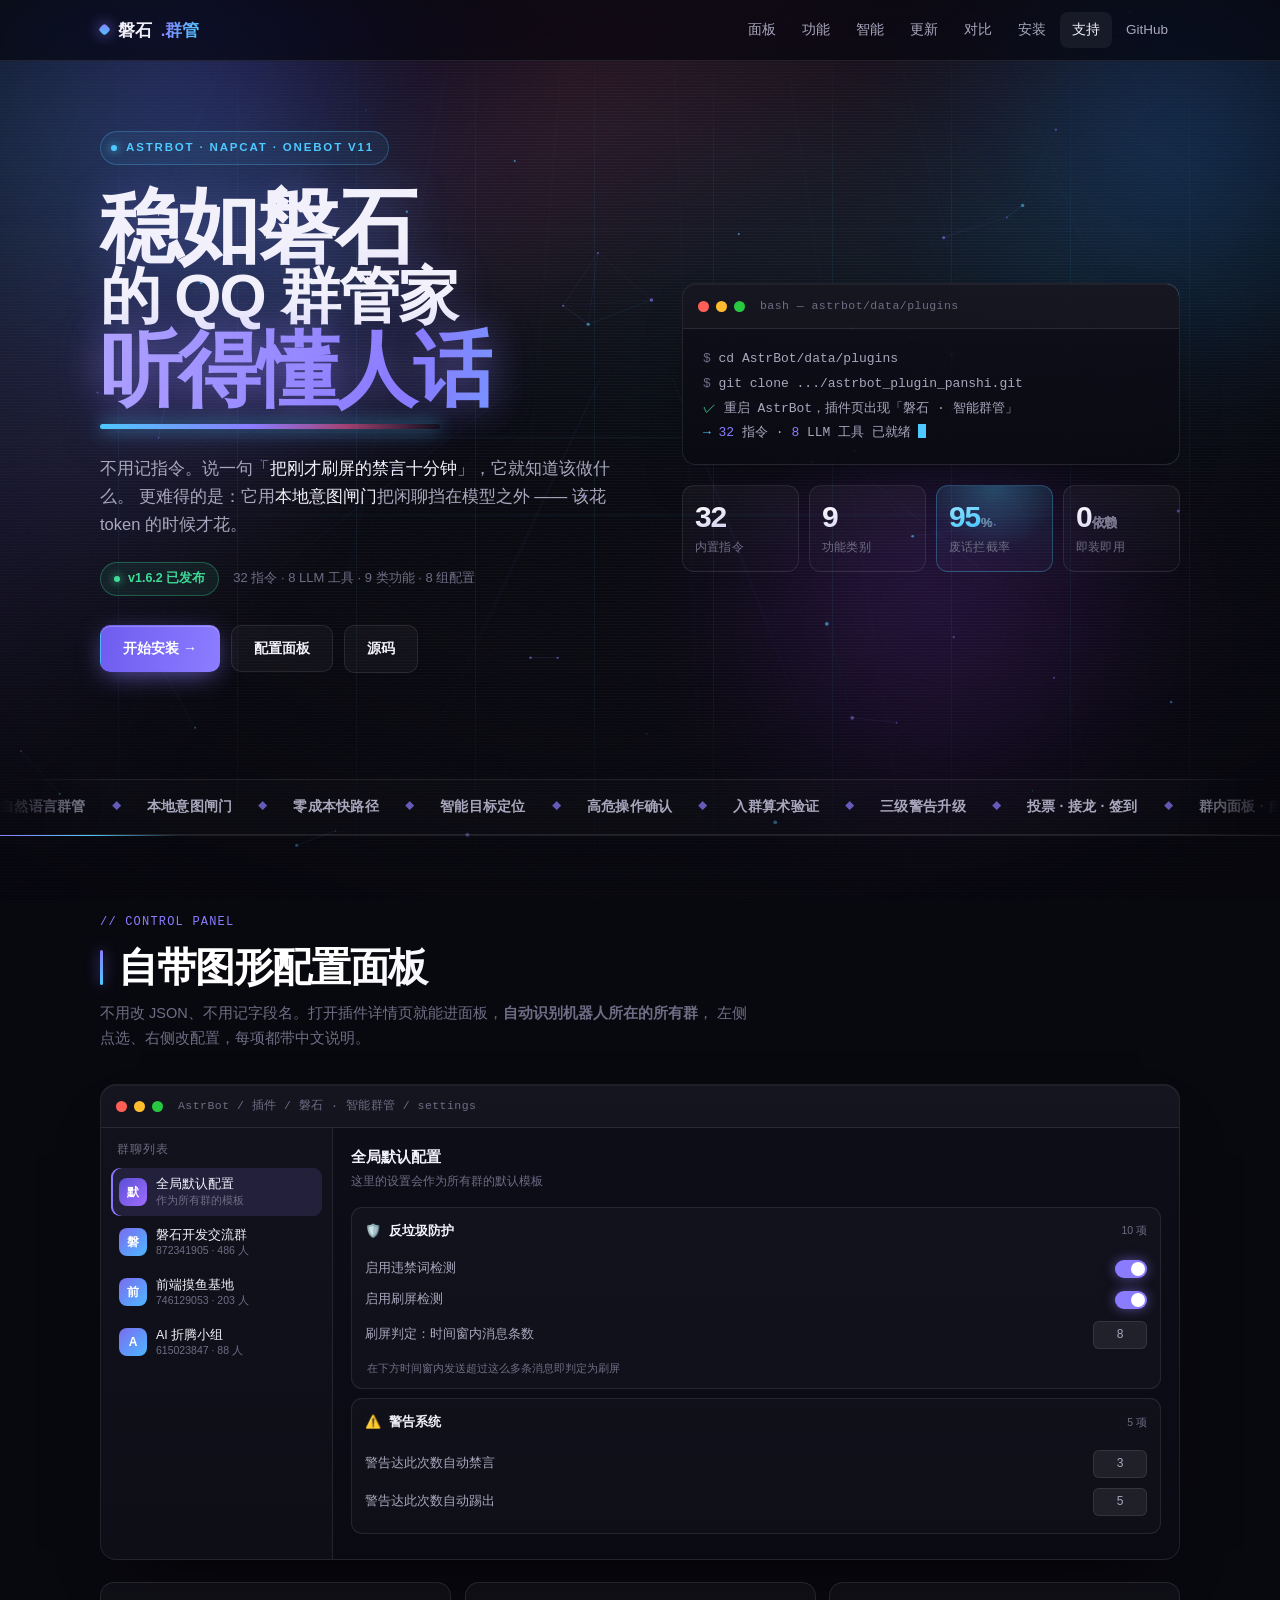
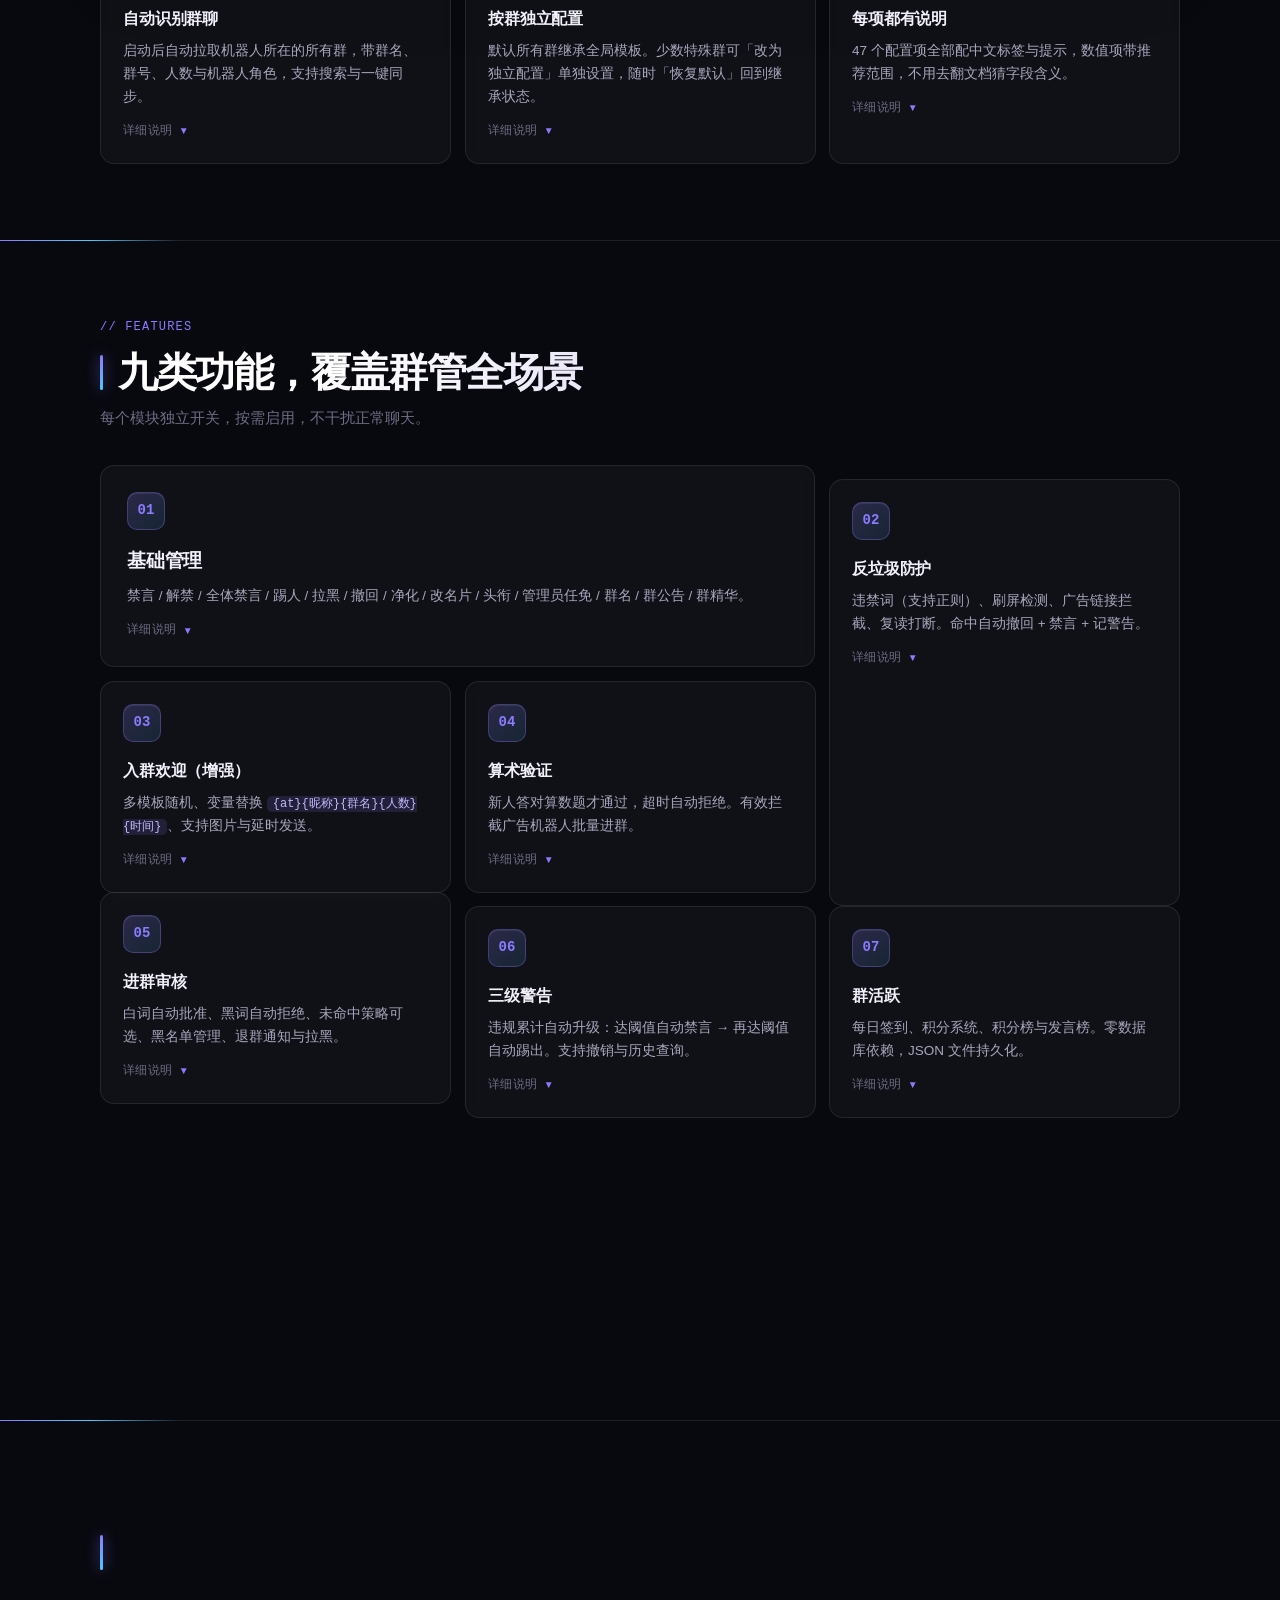
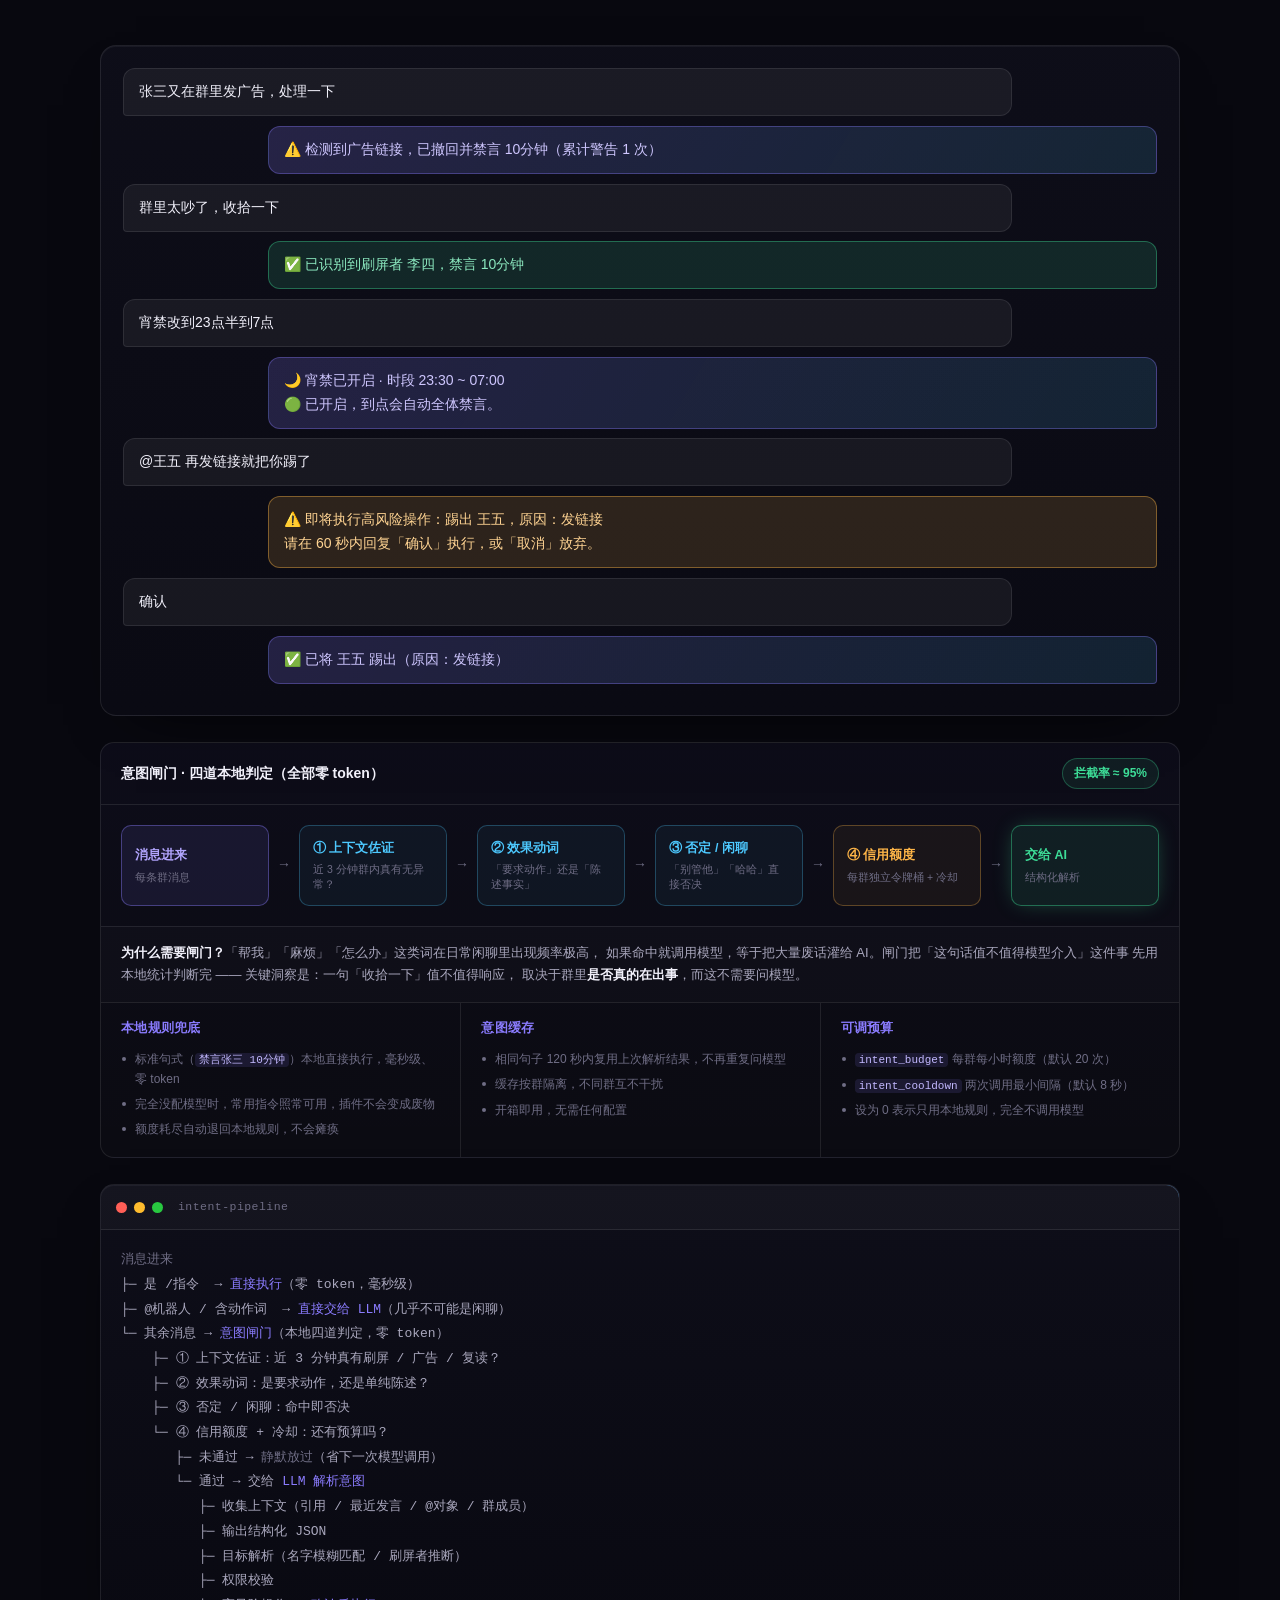
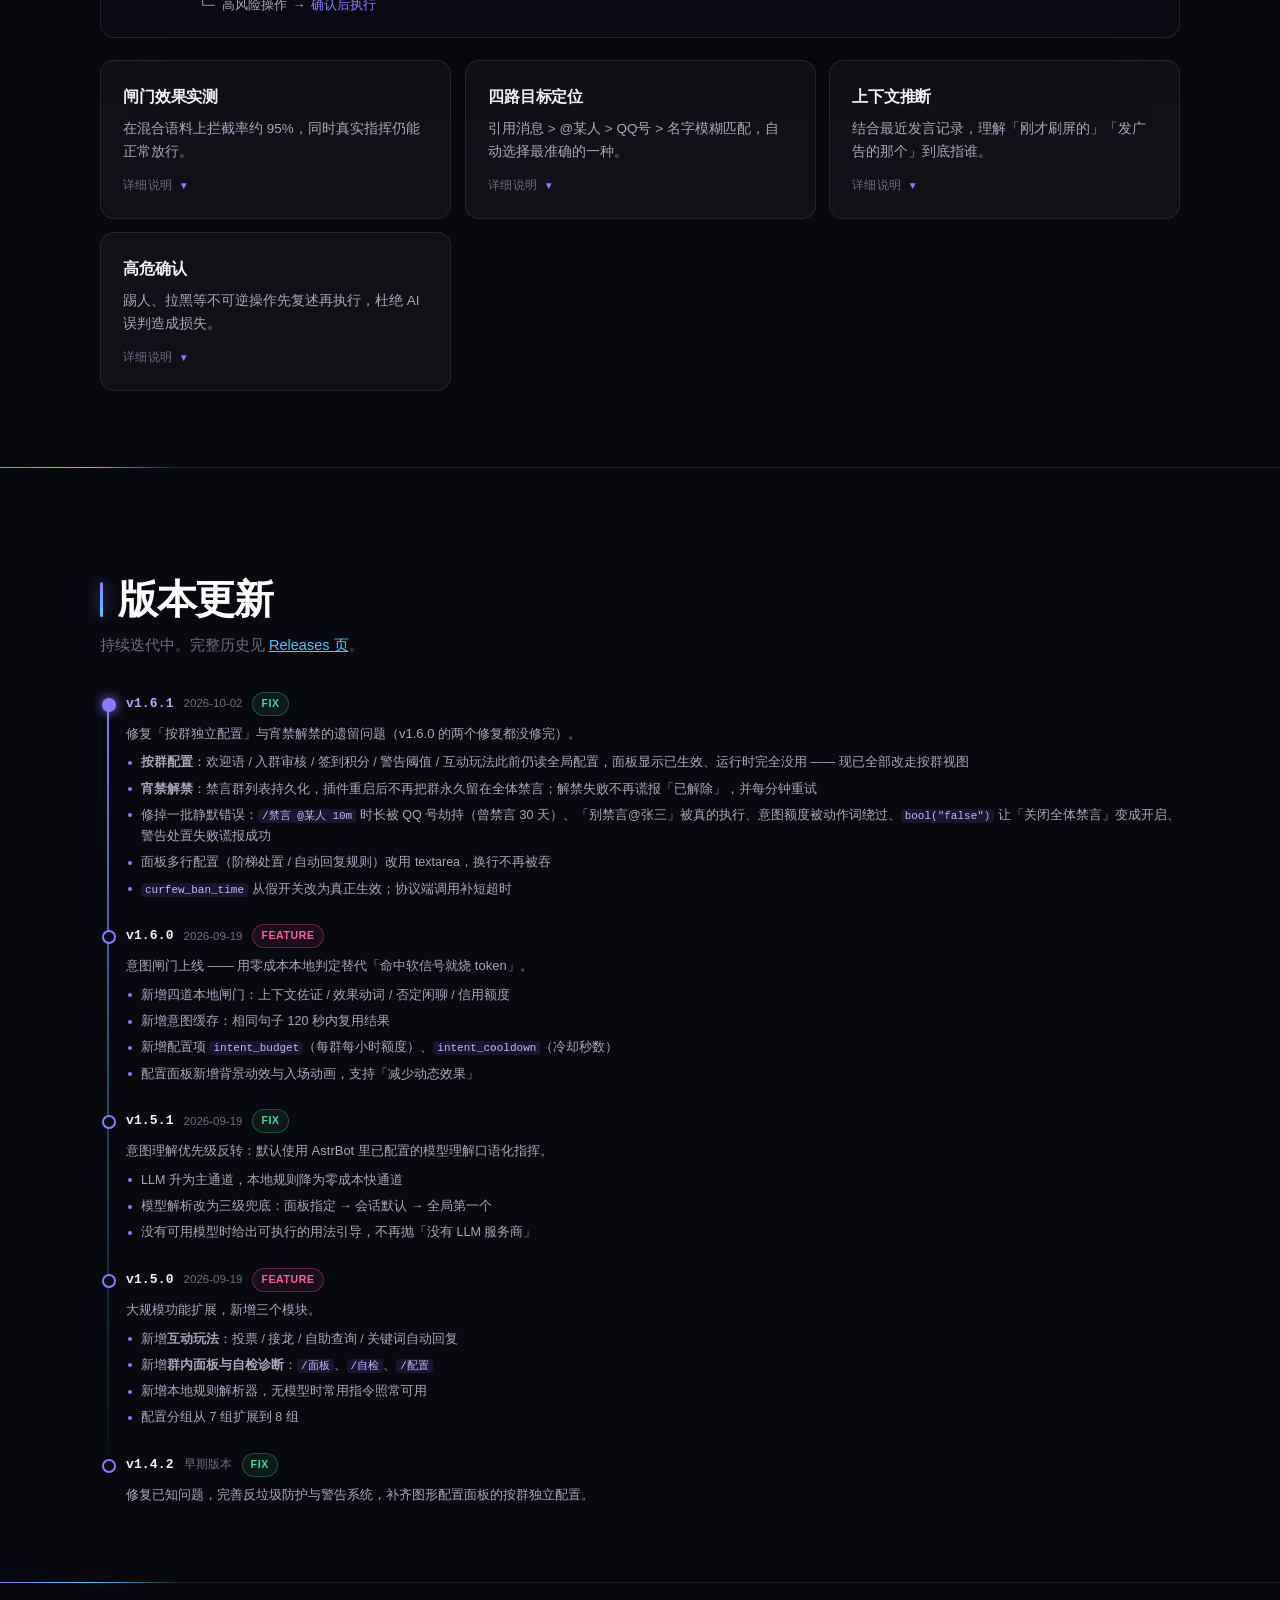
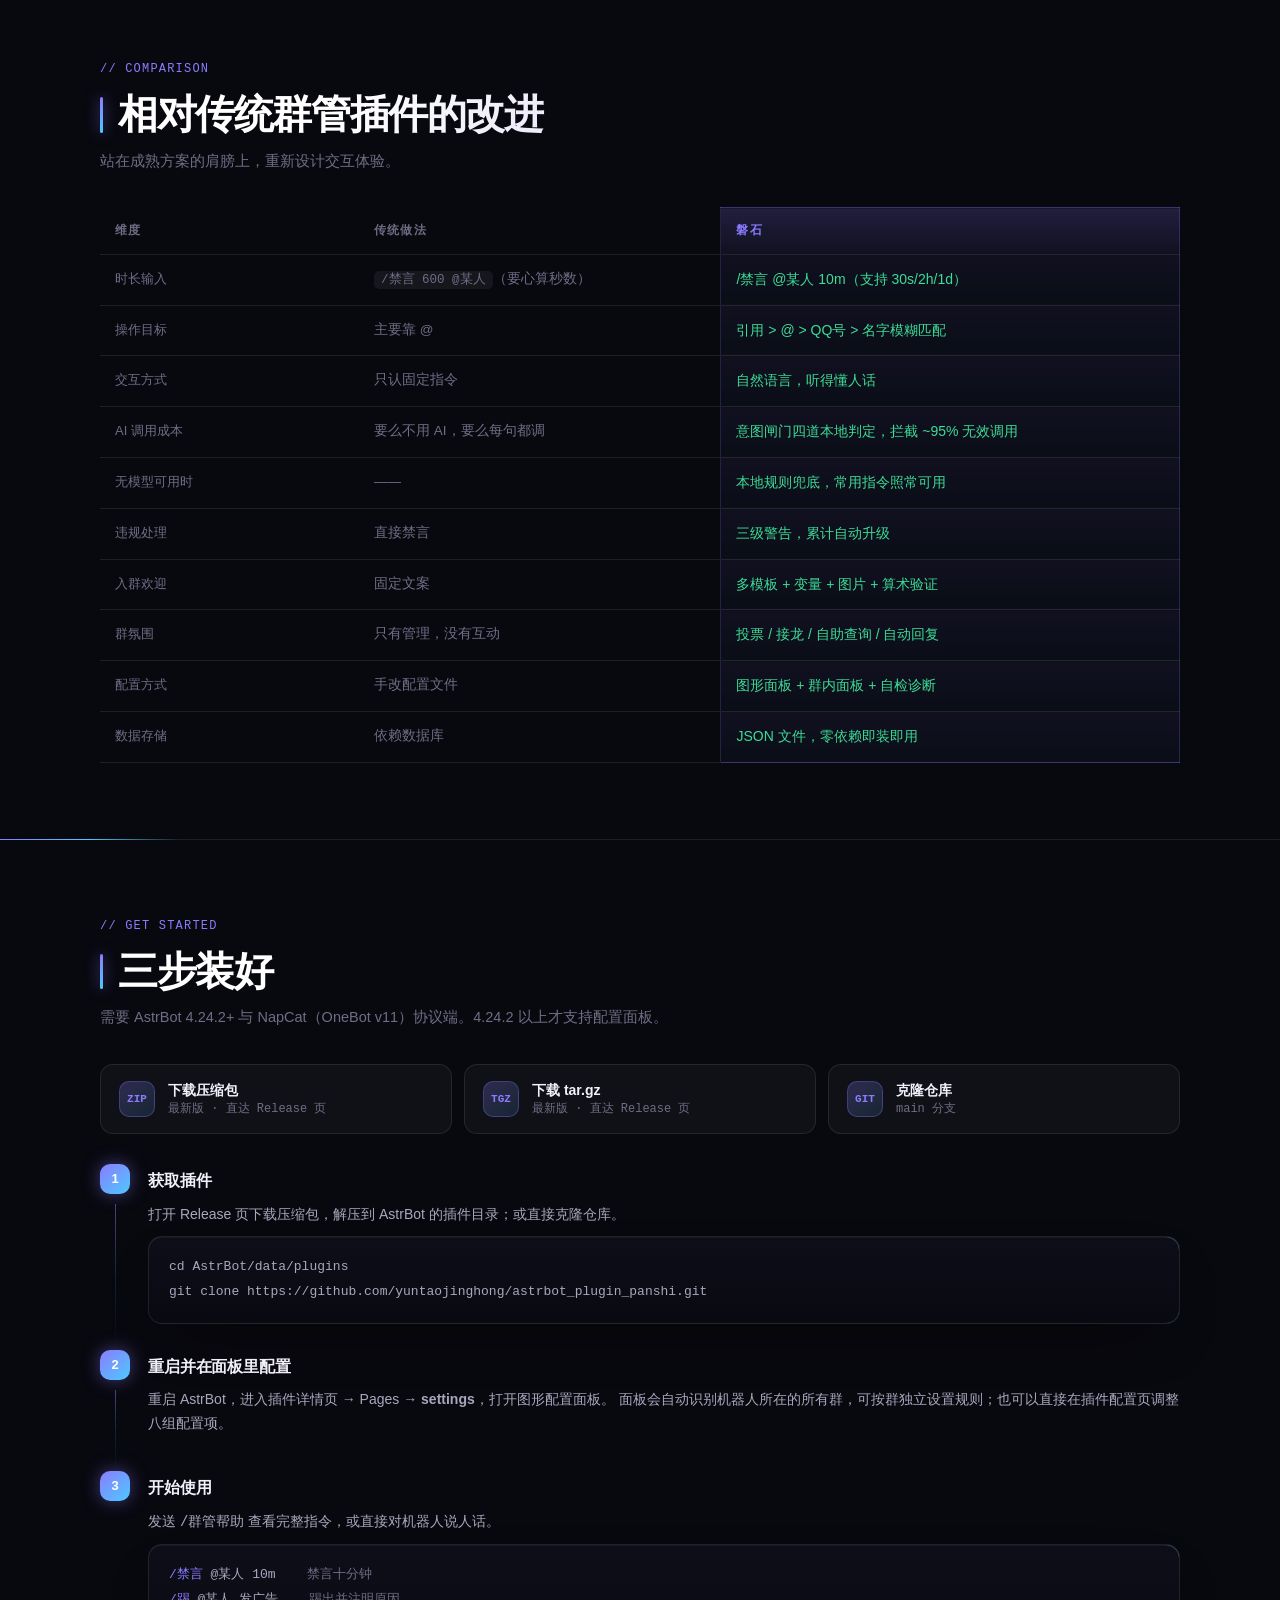
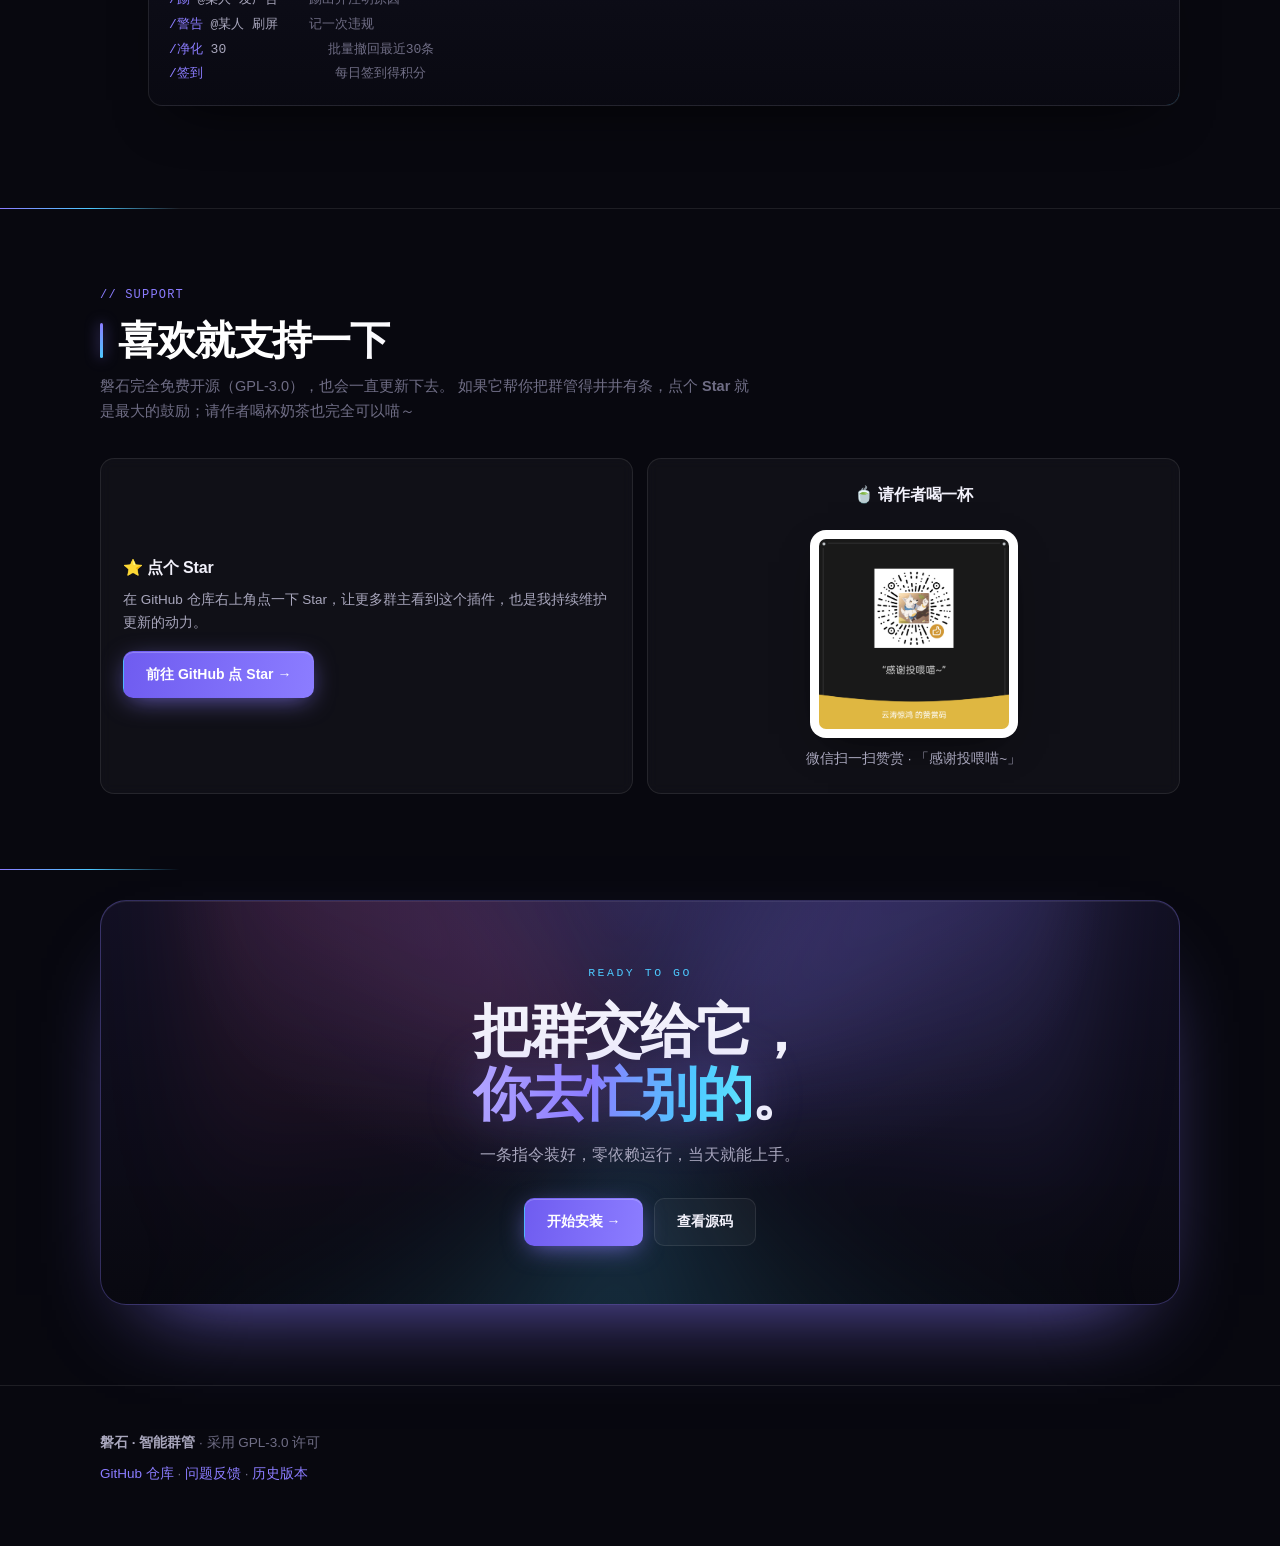
==== commit 6cc978b7: "fix(v1.6.2): 日志改为只从 astrbot.api 导入，通过插件市场安全审查 插件市场安全审查（Agent: LLM Guard）判定唯一未通过项：「日志使用违反规范—— logger " ====
--- a/docs/index.html
+++ b/docs/index.html
@@ -1228,7 +1228,7 @@
           更难得的是：它用<b>本地意图闸门</b>把闲聊挡在模型之外 —— 该花 token 的时候才花。
         </p>
         <div class="ver-row">
-          <span class="ver-badge"><i></i>v1.6.1 已发布</span>
+          <span class="ver-badge"><i></i>v1.6.2 已发布</span>
           <span class="ver-meta">32 指令 · 8 LLM 工具 · 9 类功能 · 8 组配置</span>
         </div>
         <div class="btns">
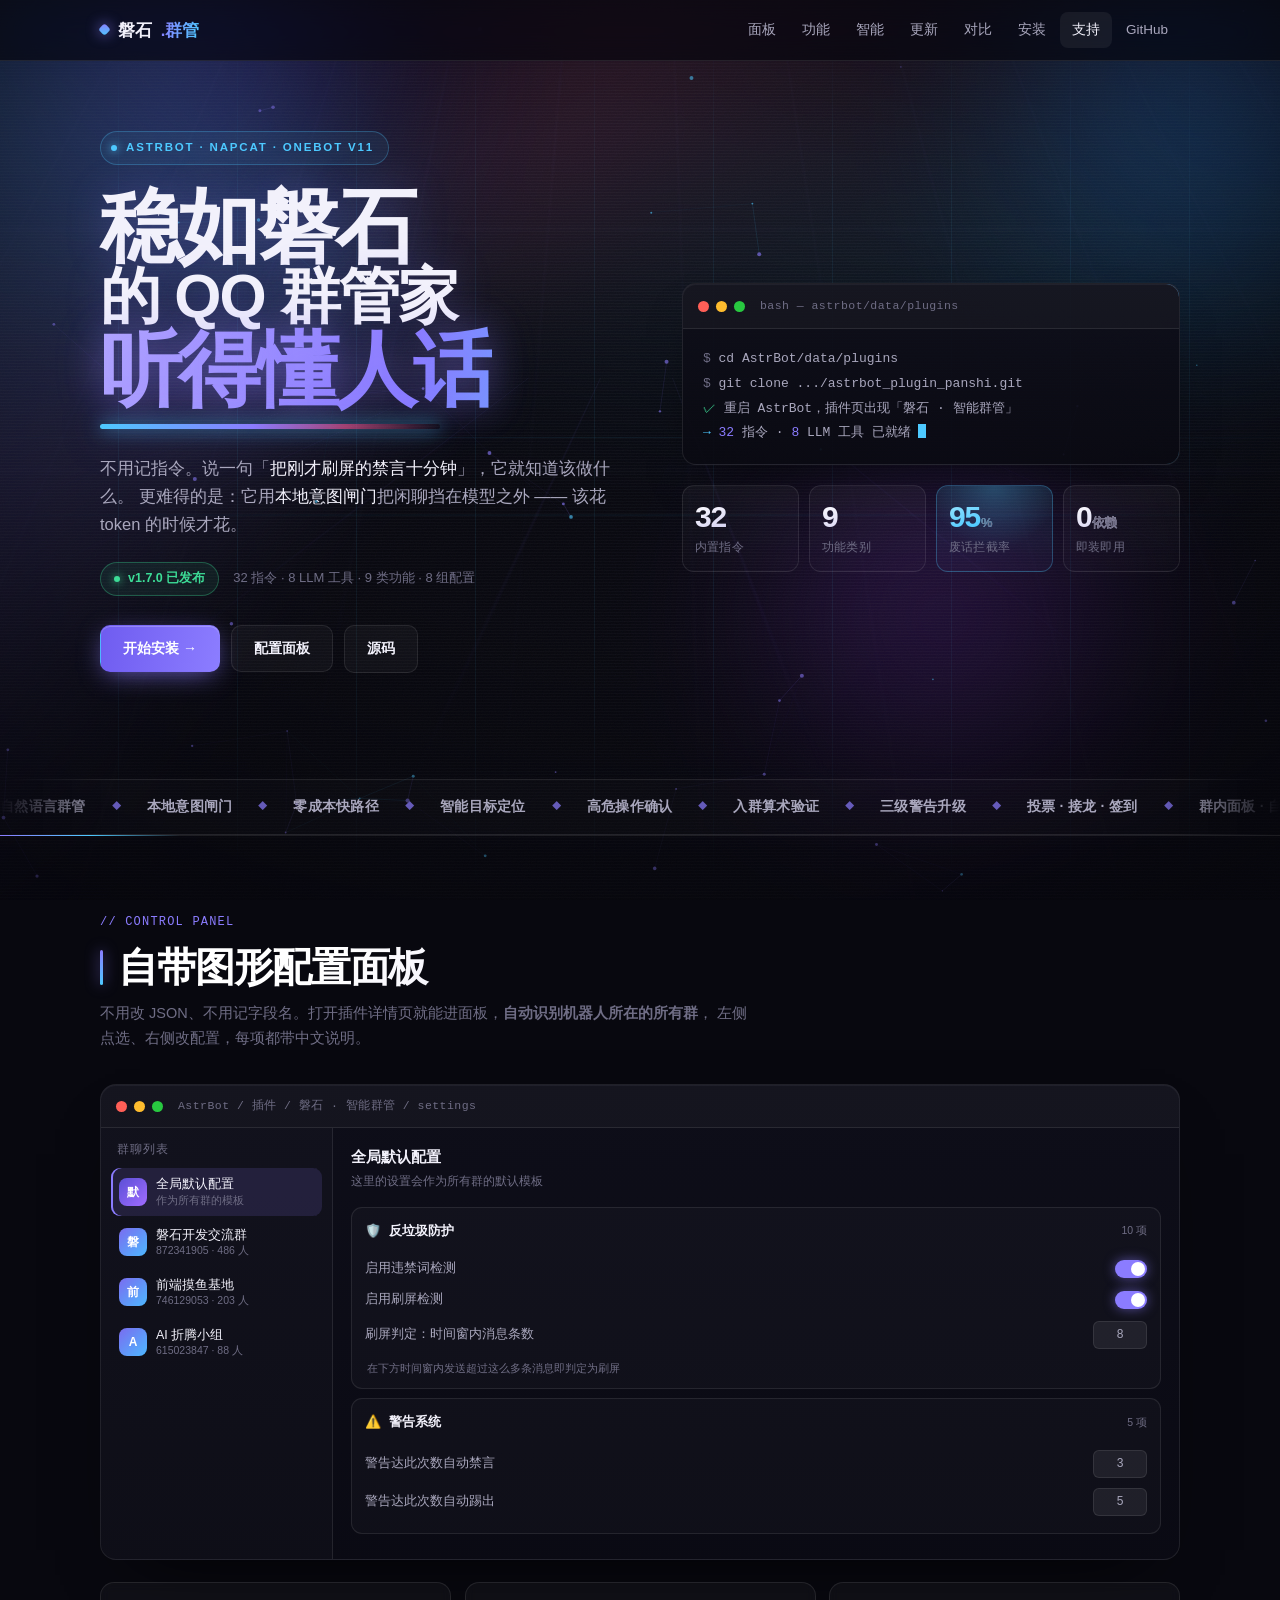
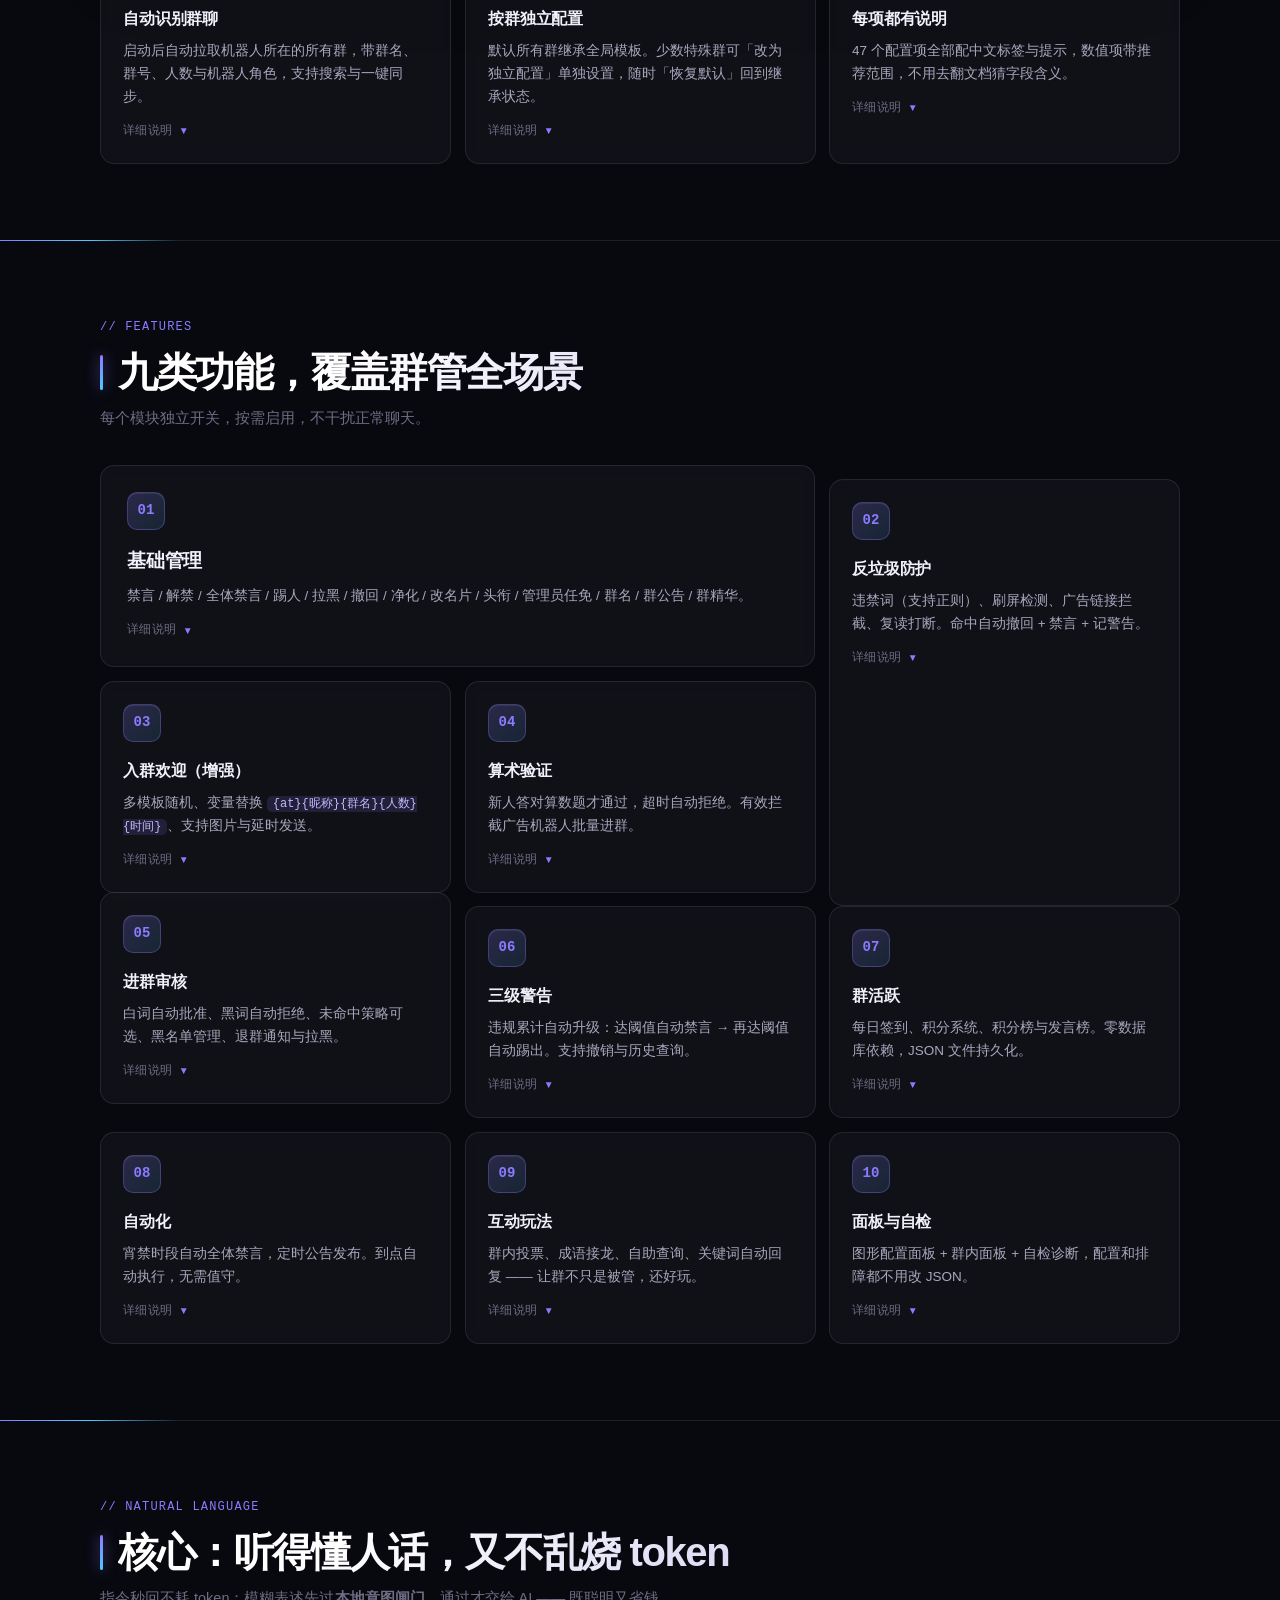
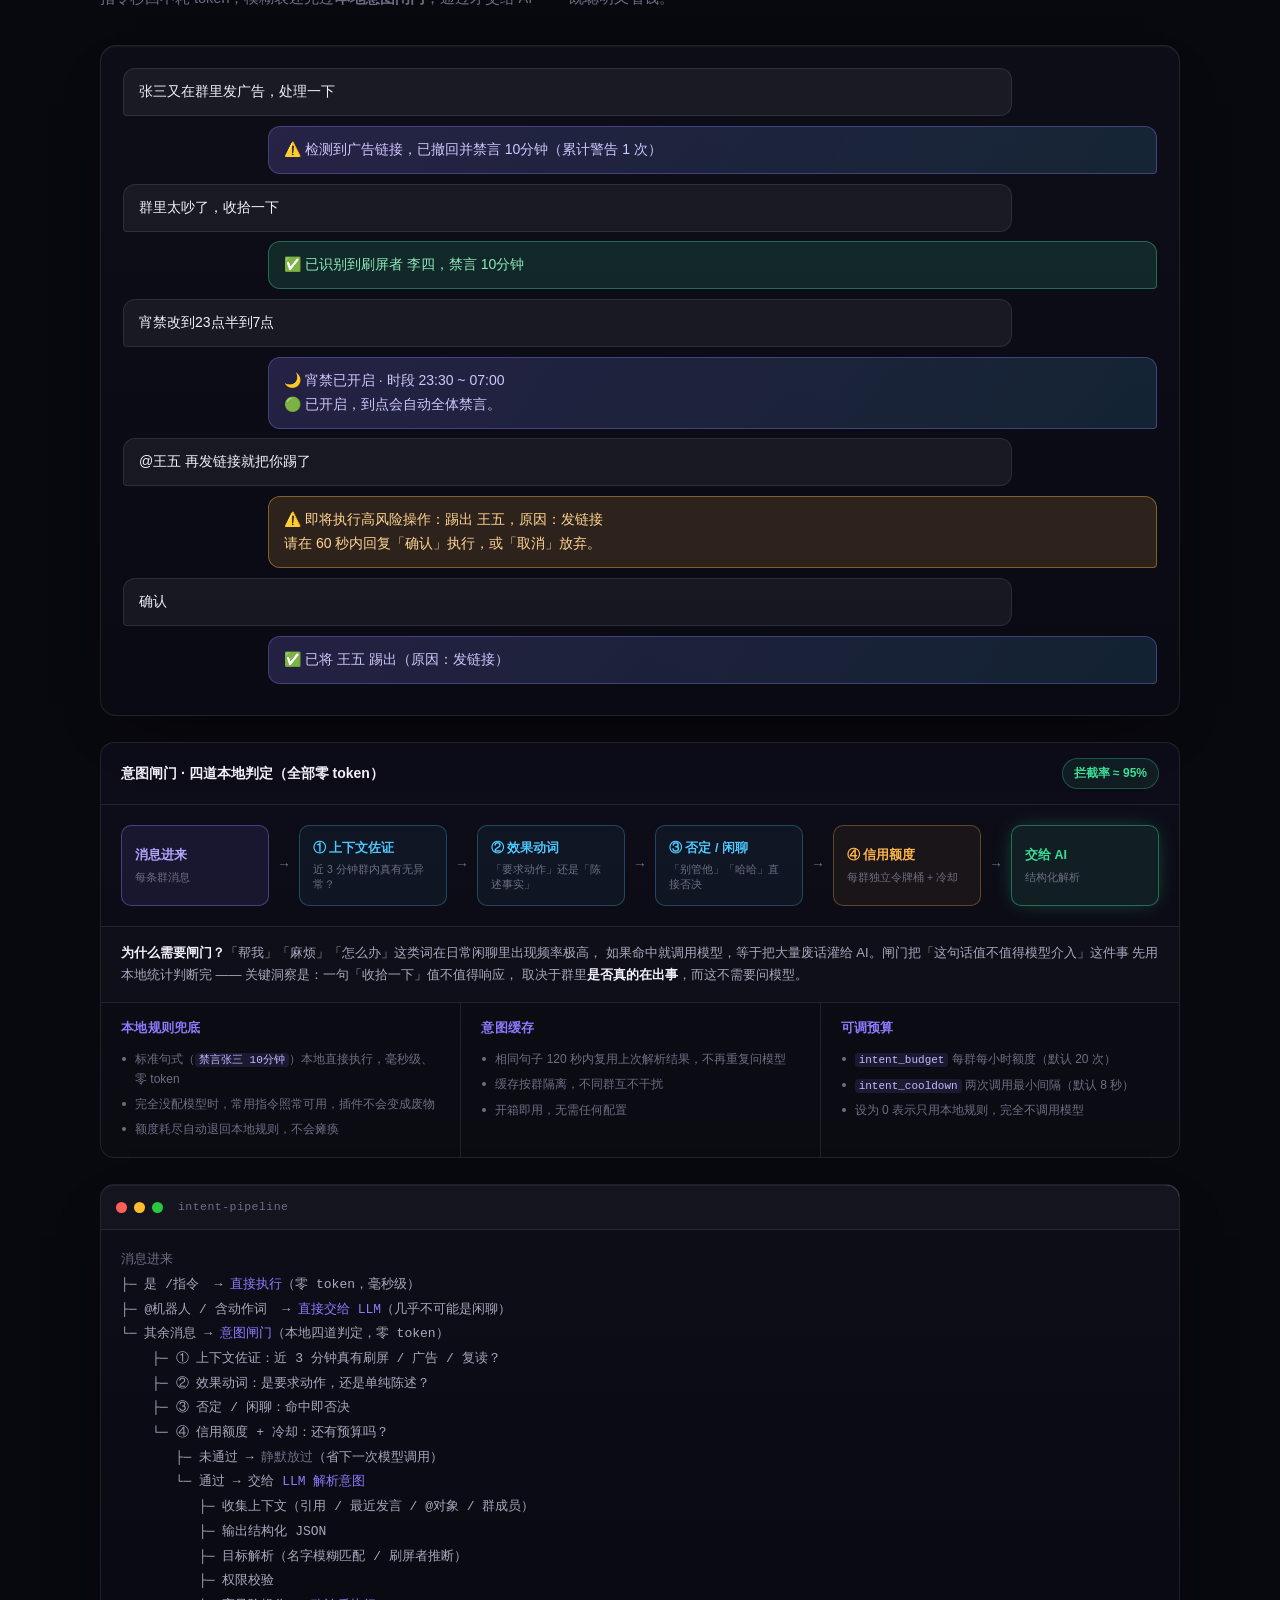
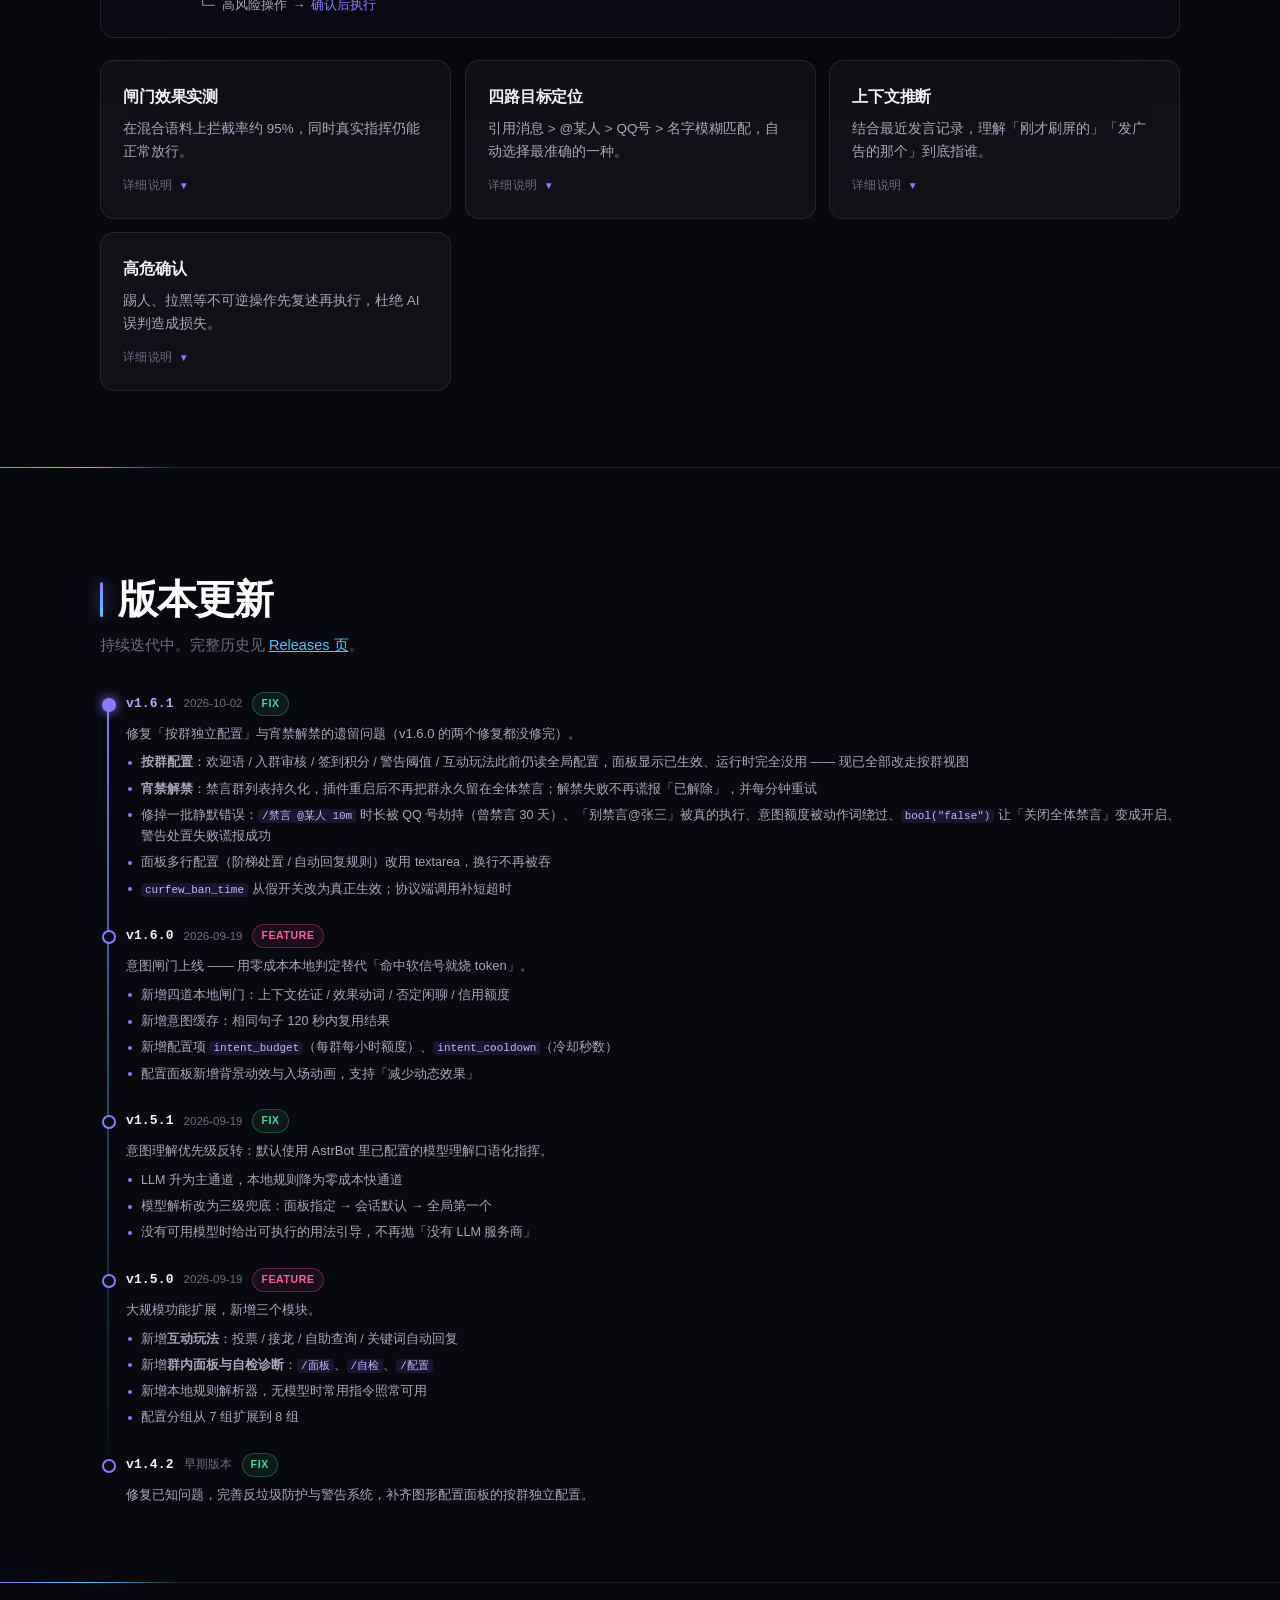
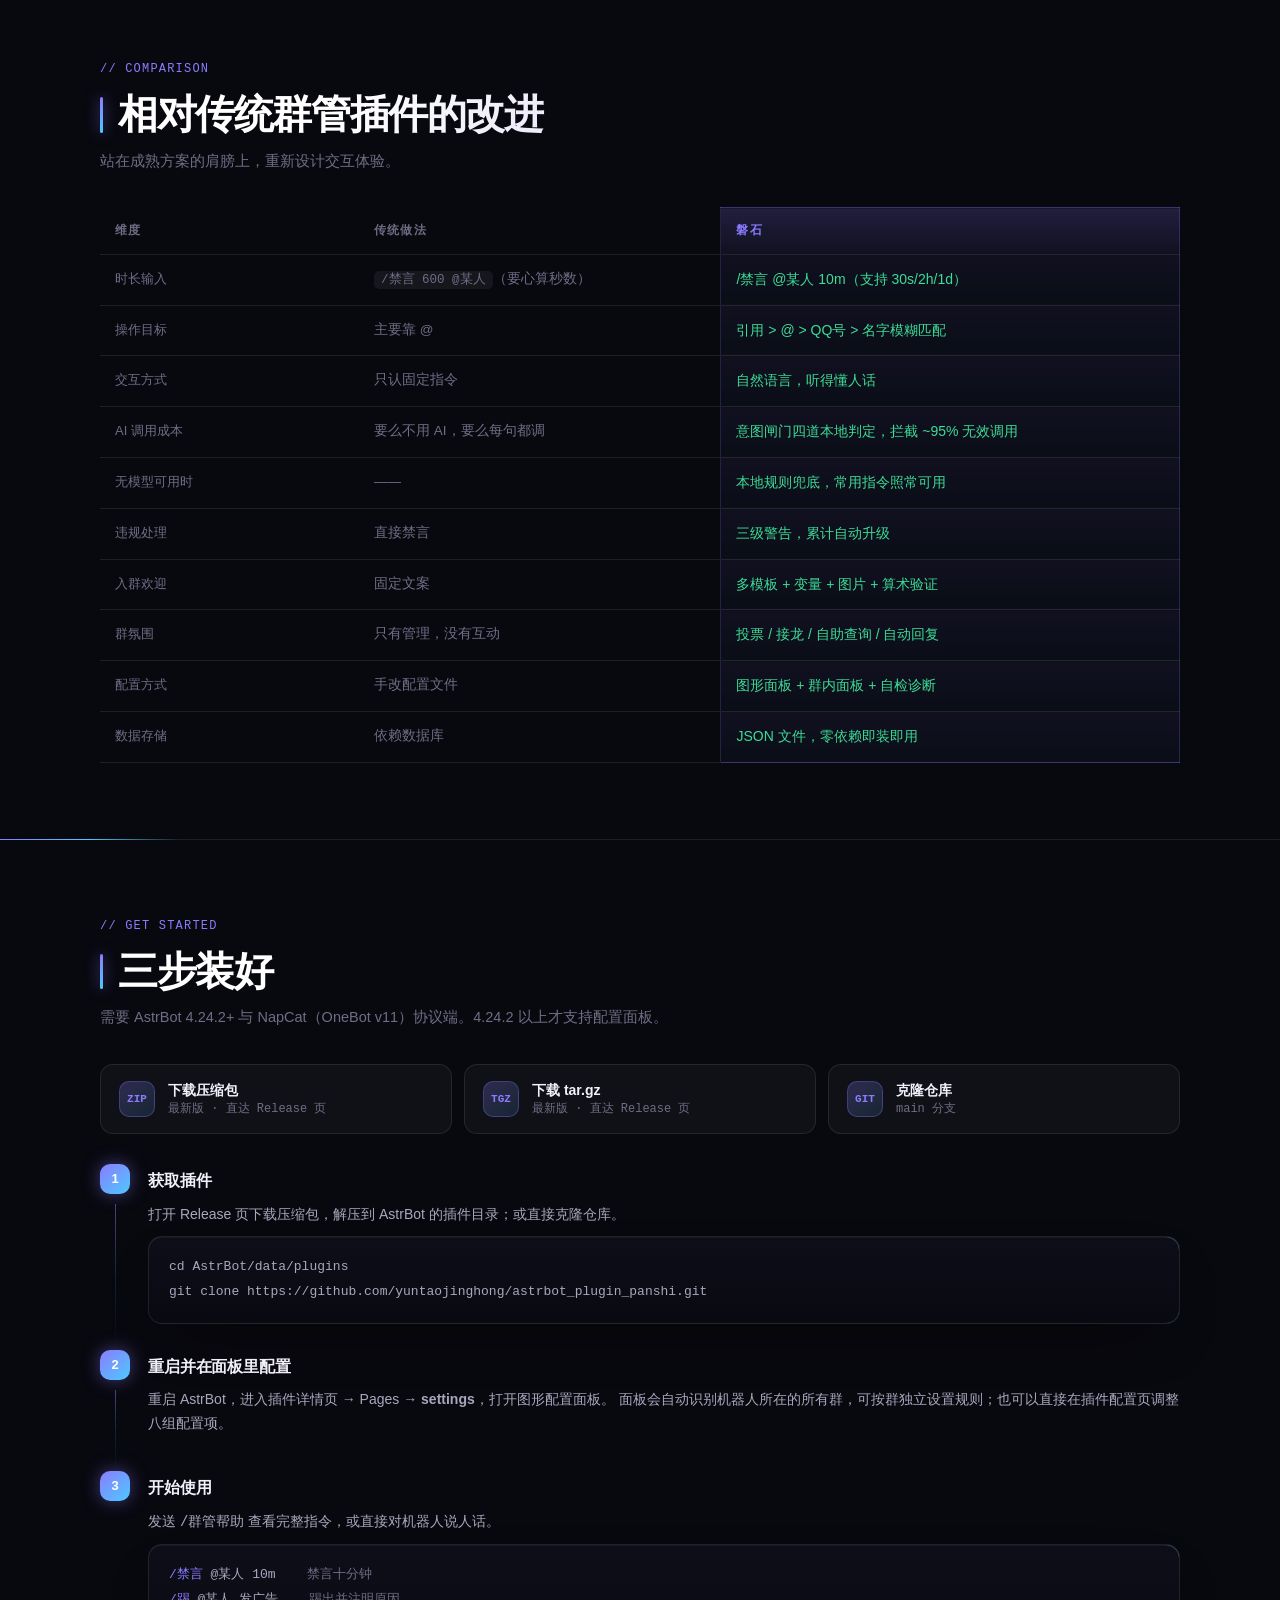
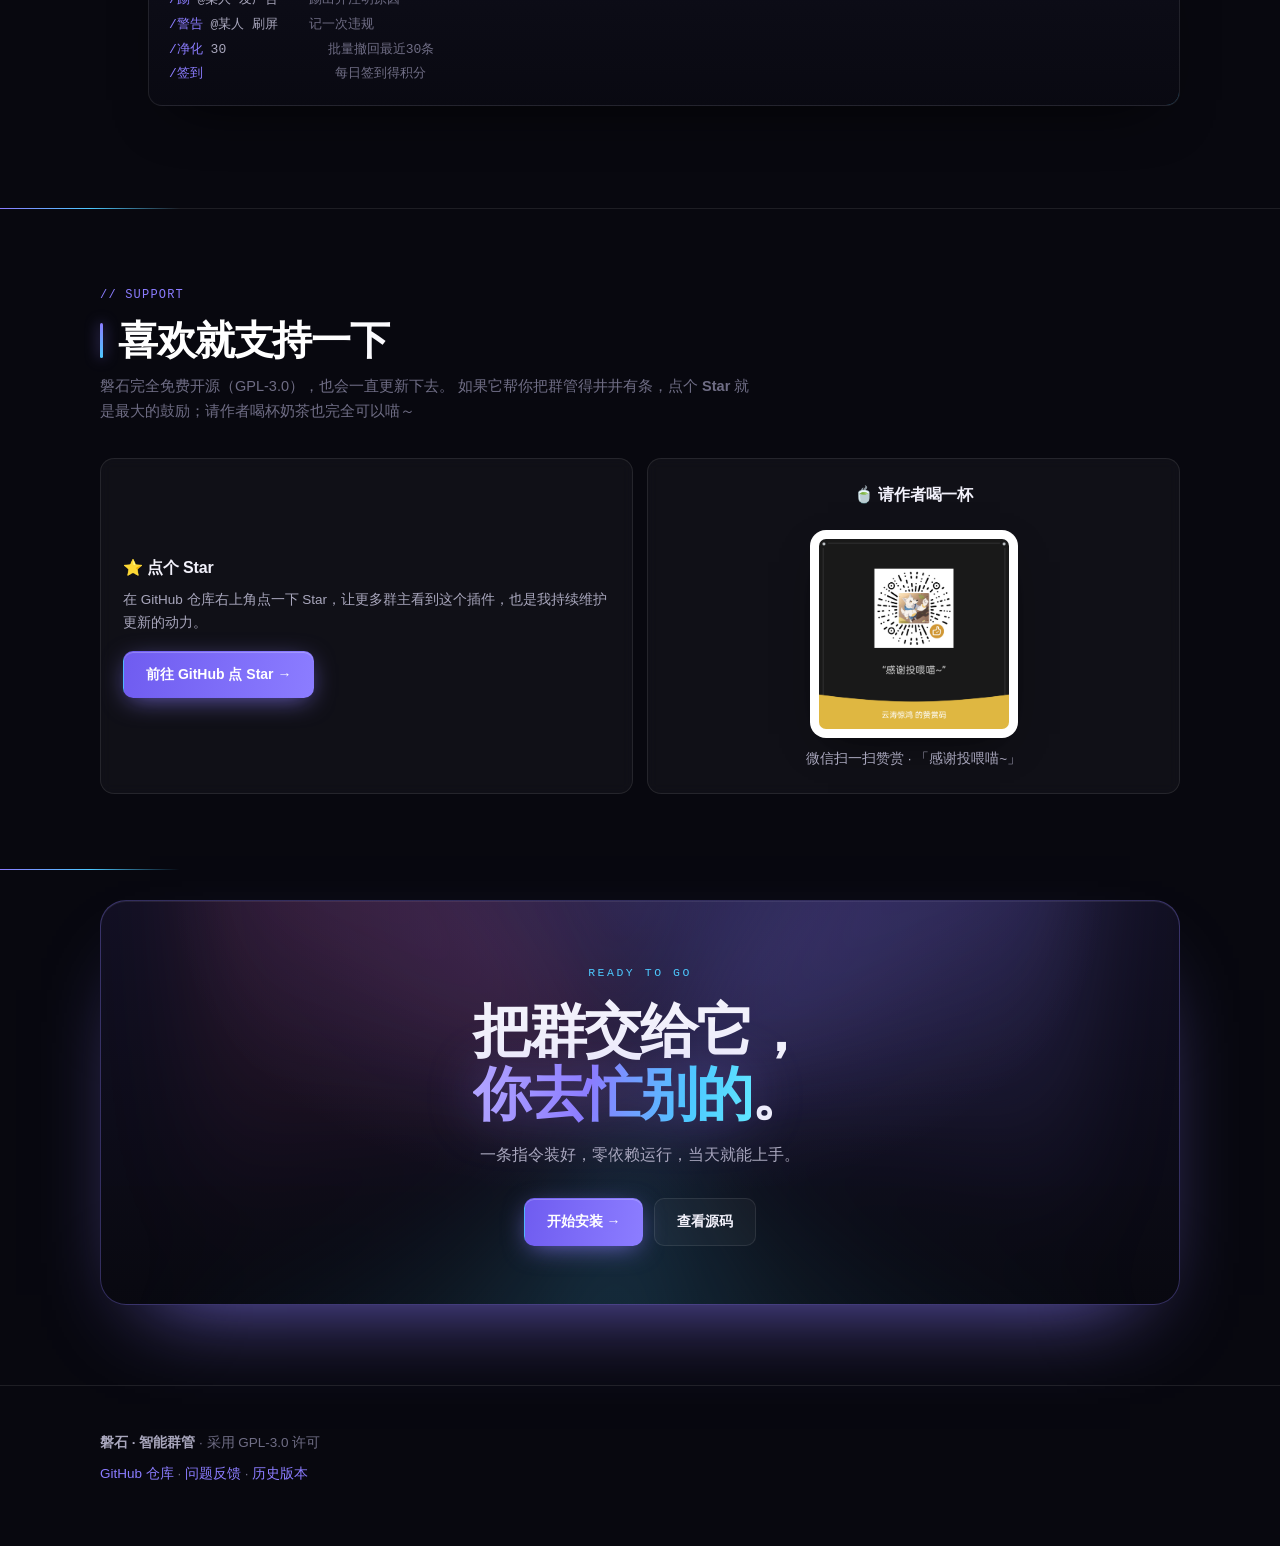
==== commit 0427ce84: "feat(v1.7.0): 面板群头像 / 插件图标 / 切换更跟手 / 恢复默认改用页面内确认框 针对三条反馈逐一处理。  一、「改为独立配置后改不回默认配置」 先把后端整条链路验了一遍（面板写入 " ====
--- a/docs/index.html
+++ b/docs/index.html
@@ -1228,7 +1228,7 @@
           更难得的是：它用<b>本地意图闸门</b>把闲聊挡在模型之外 —— 该花 token 的时候才花。
         </p>
         <div class="ver-row">
-          <span class="ver-badge"><i></i>v1.6.2 已发布</span>
+          <span class="ver-badge"><i></i>v1.7.0 已发布</span>
           <span class="ver-meta">32 指令 · 8 LLM 工具 · 9 类功能 · 8 组配置</span>
         </div>
         <div class="btns">
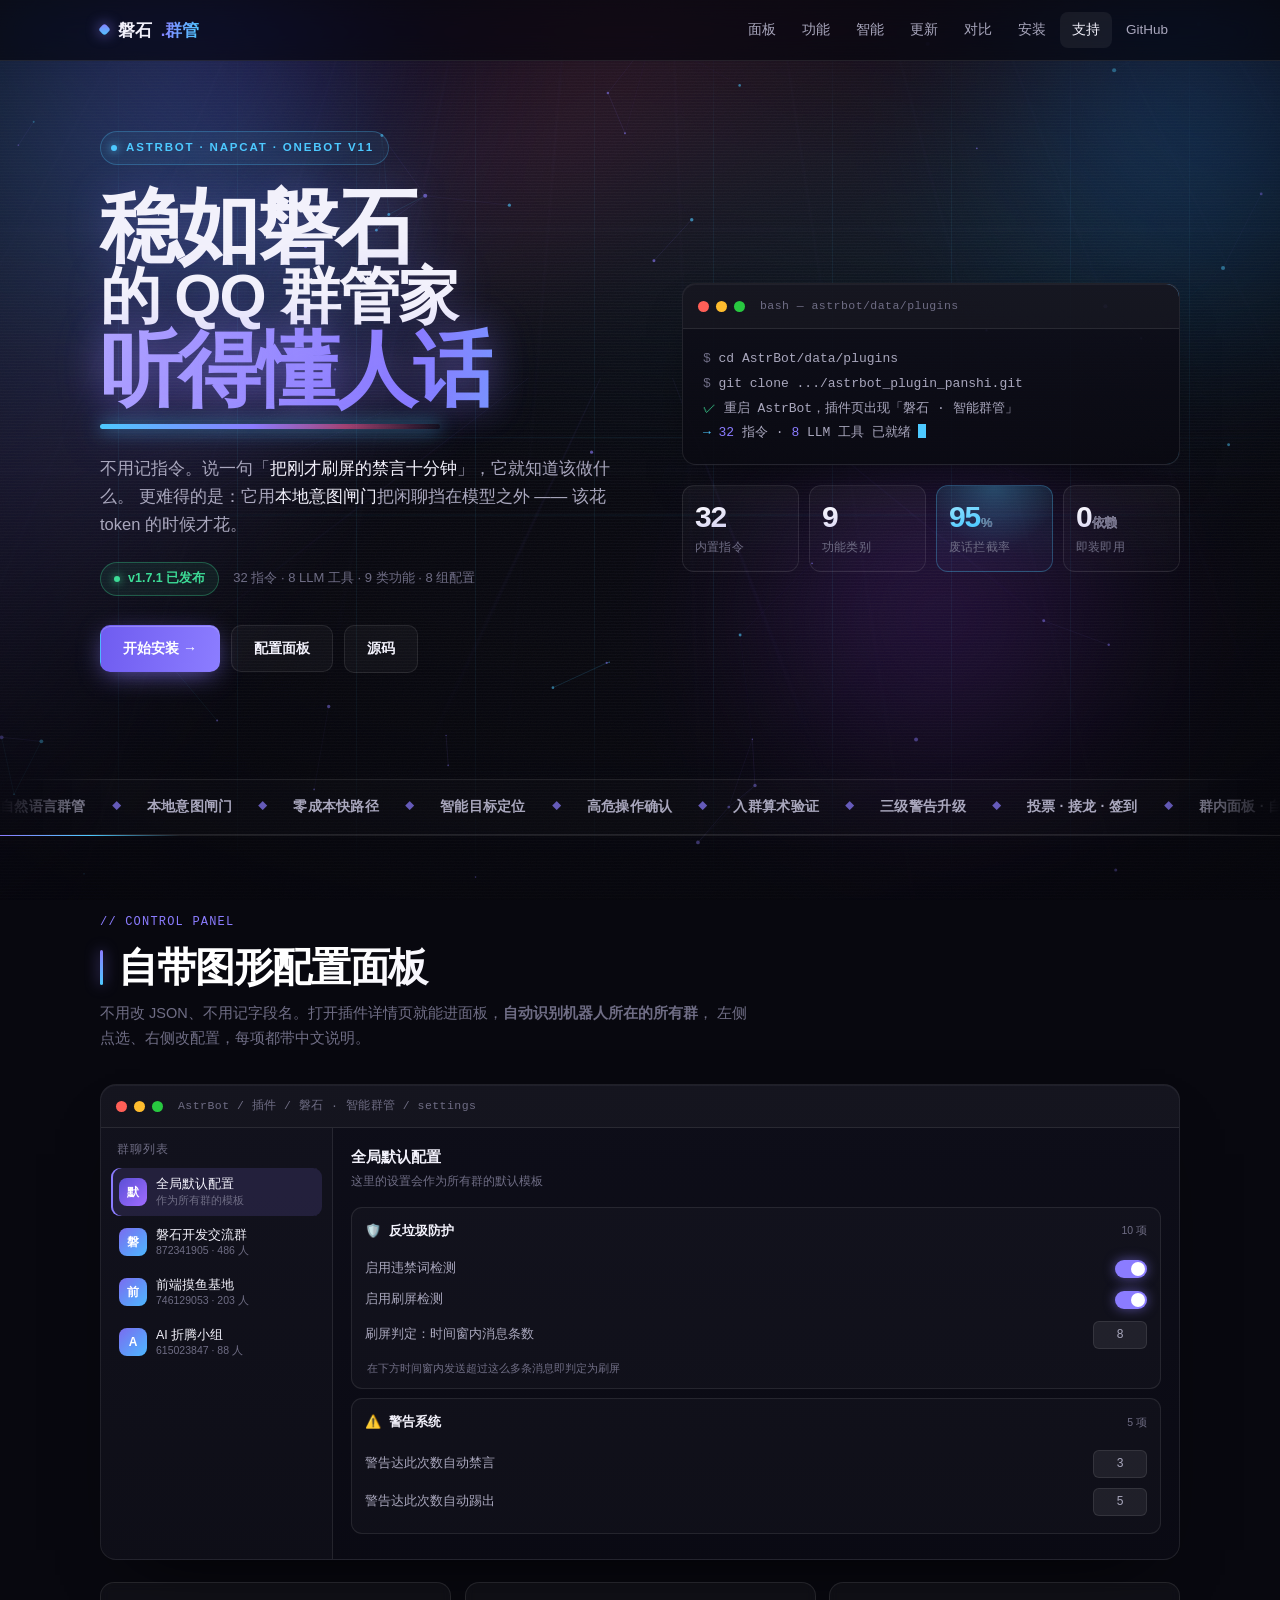
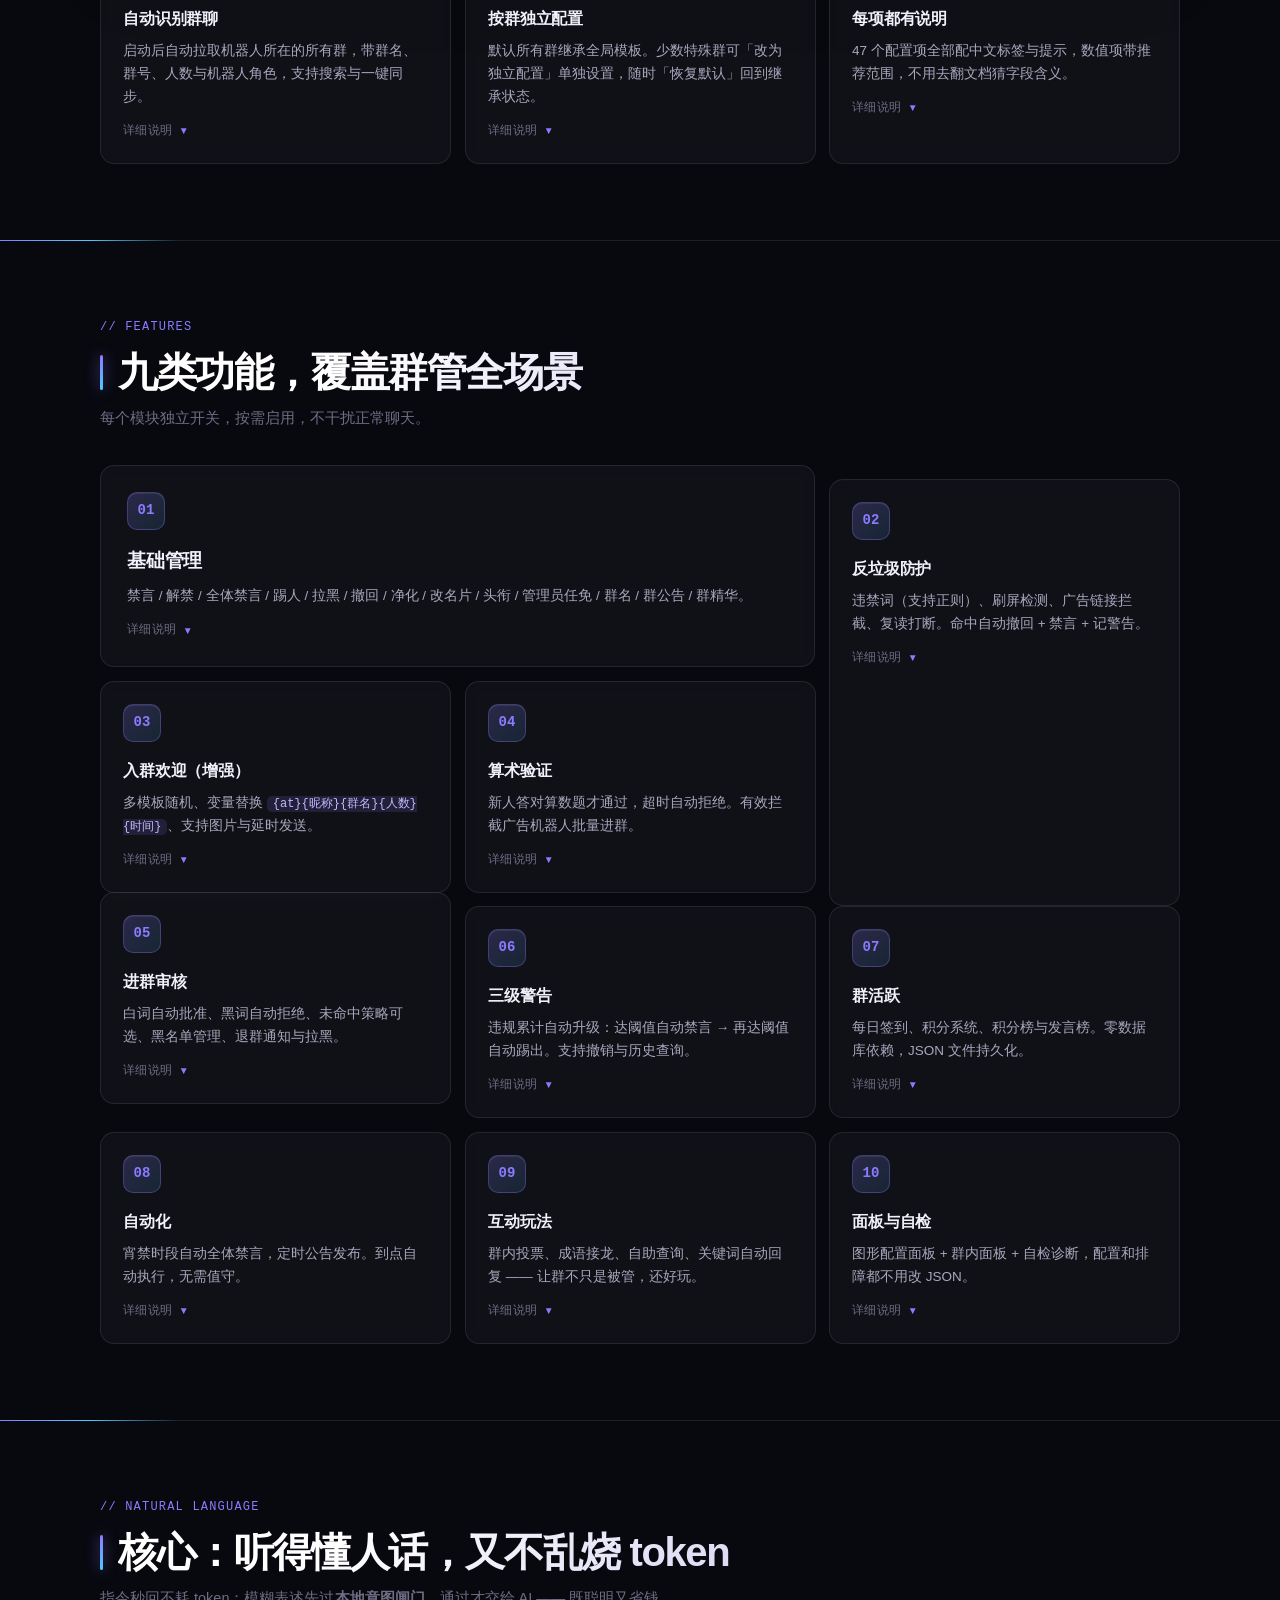
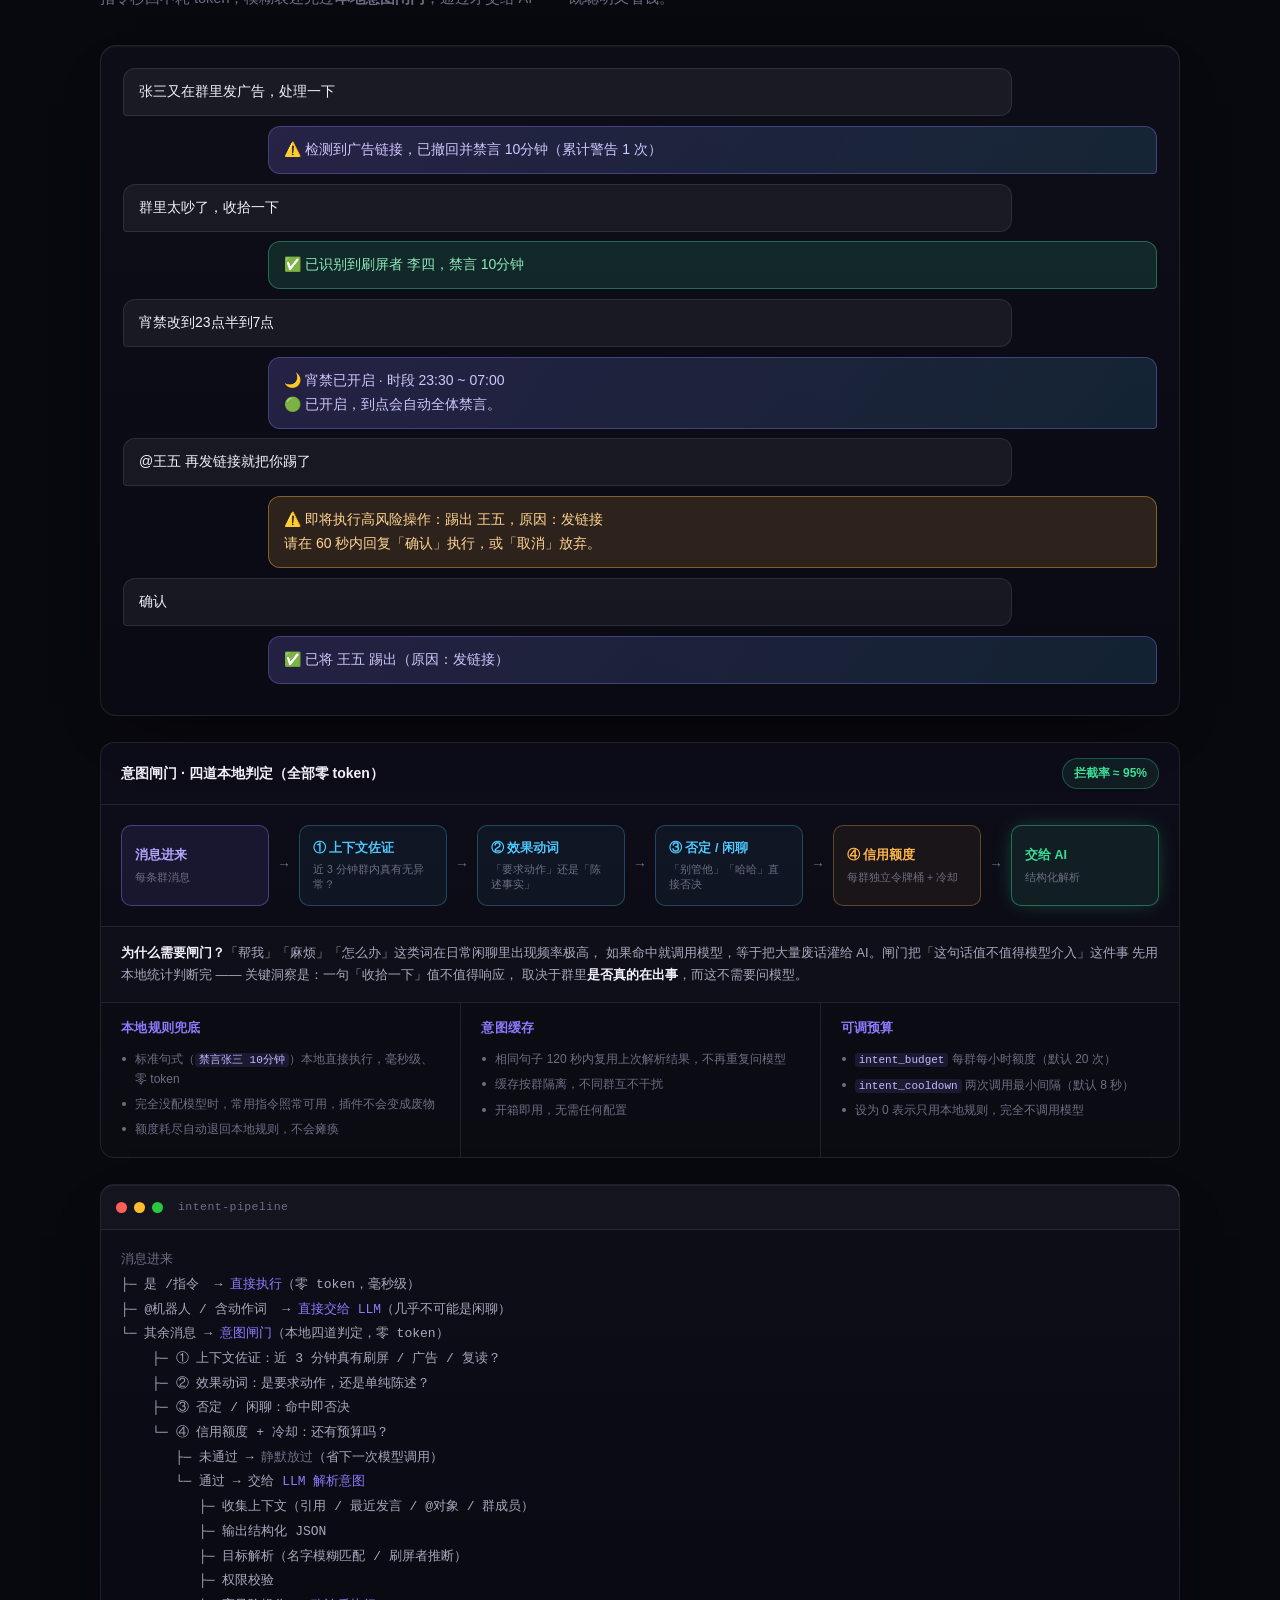
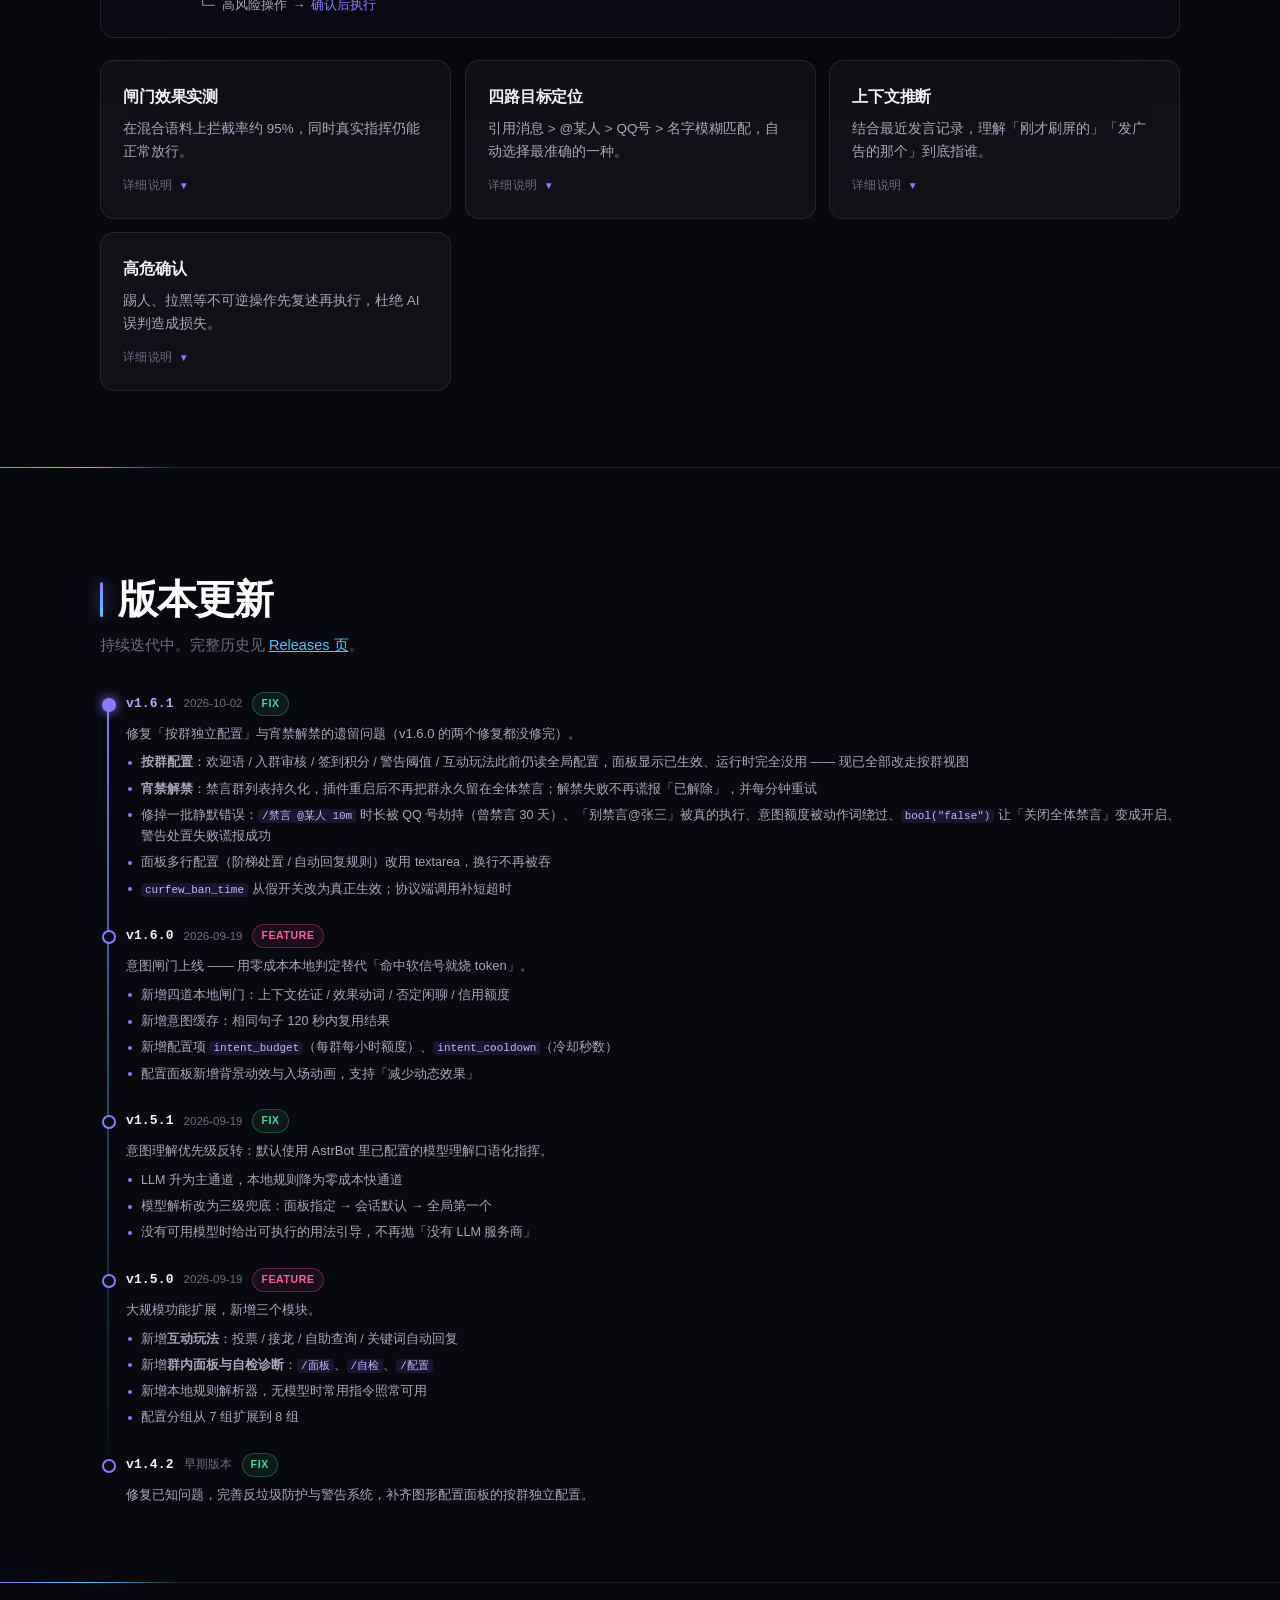
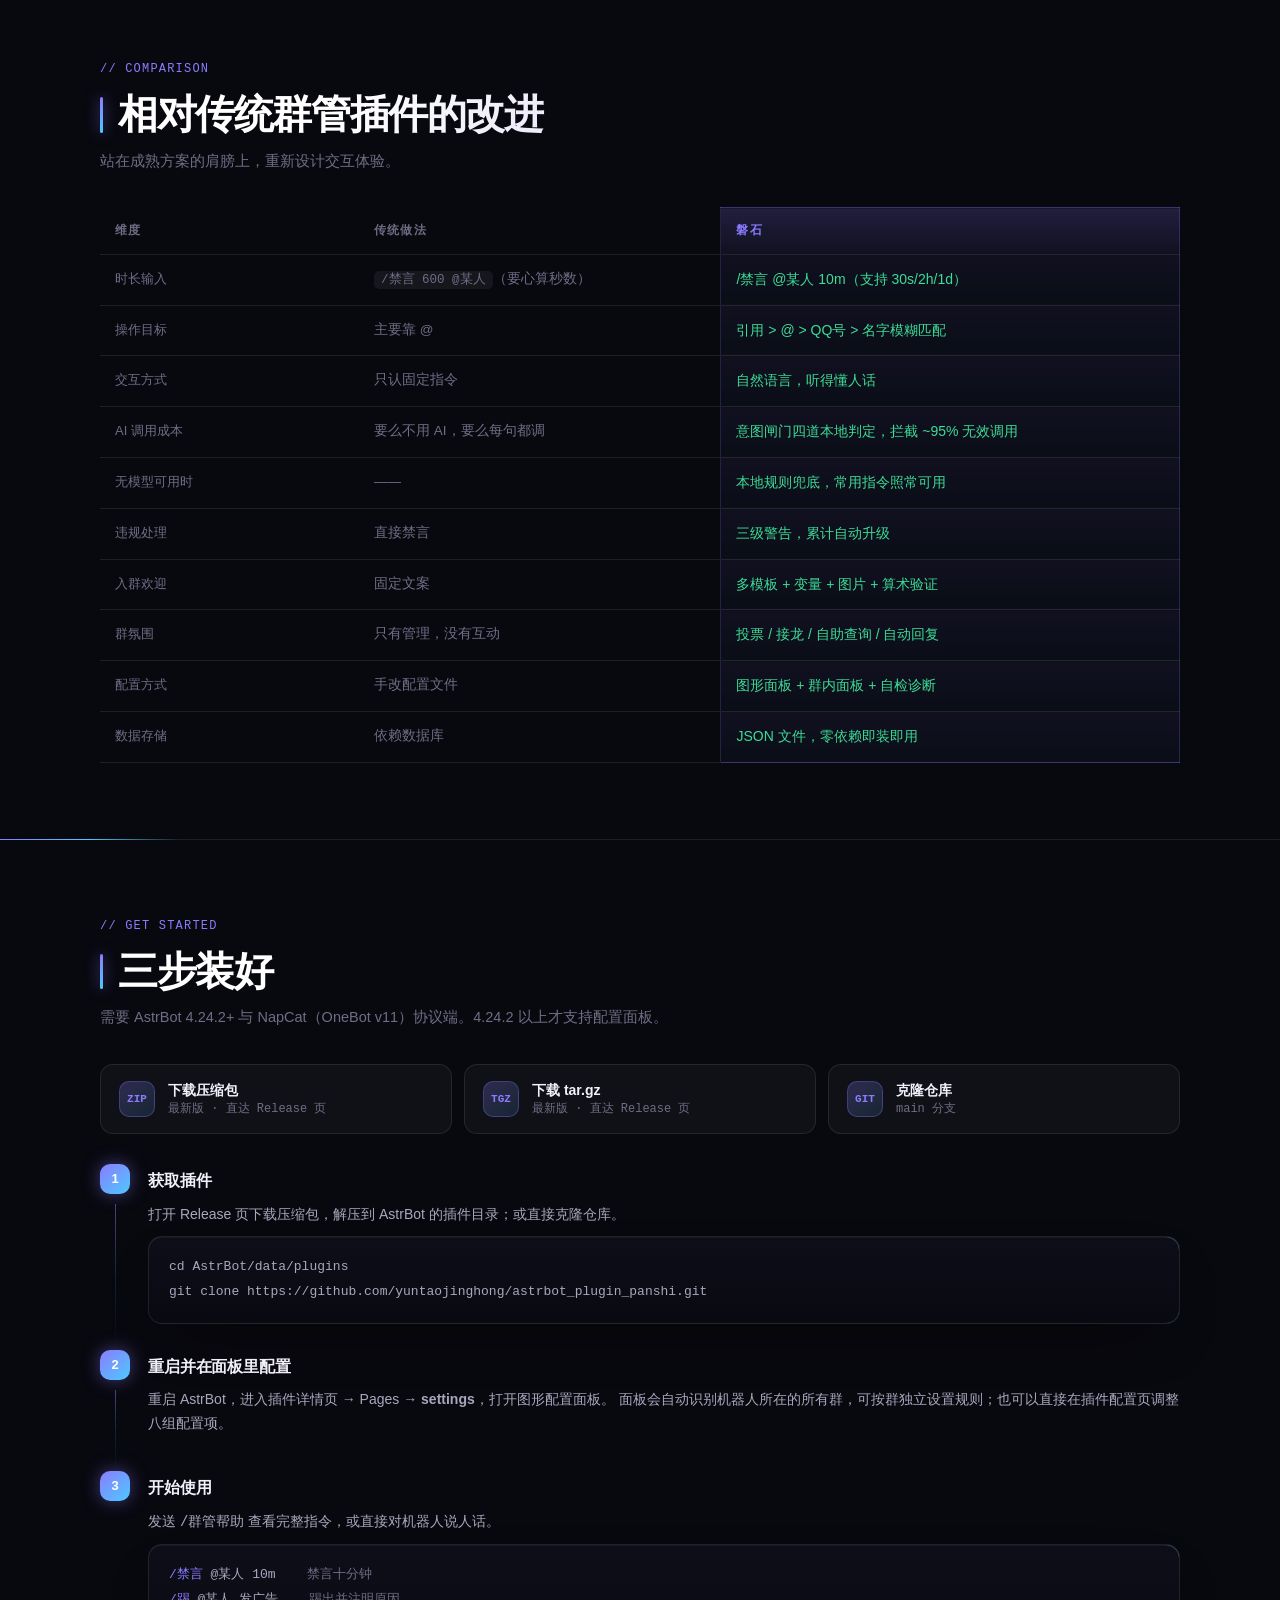
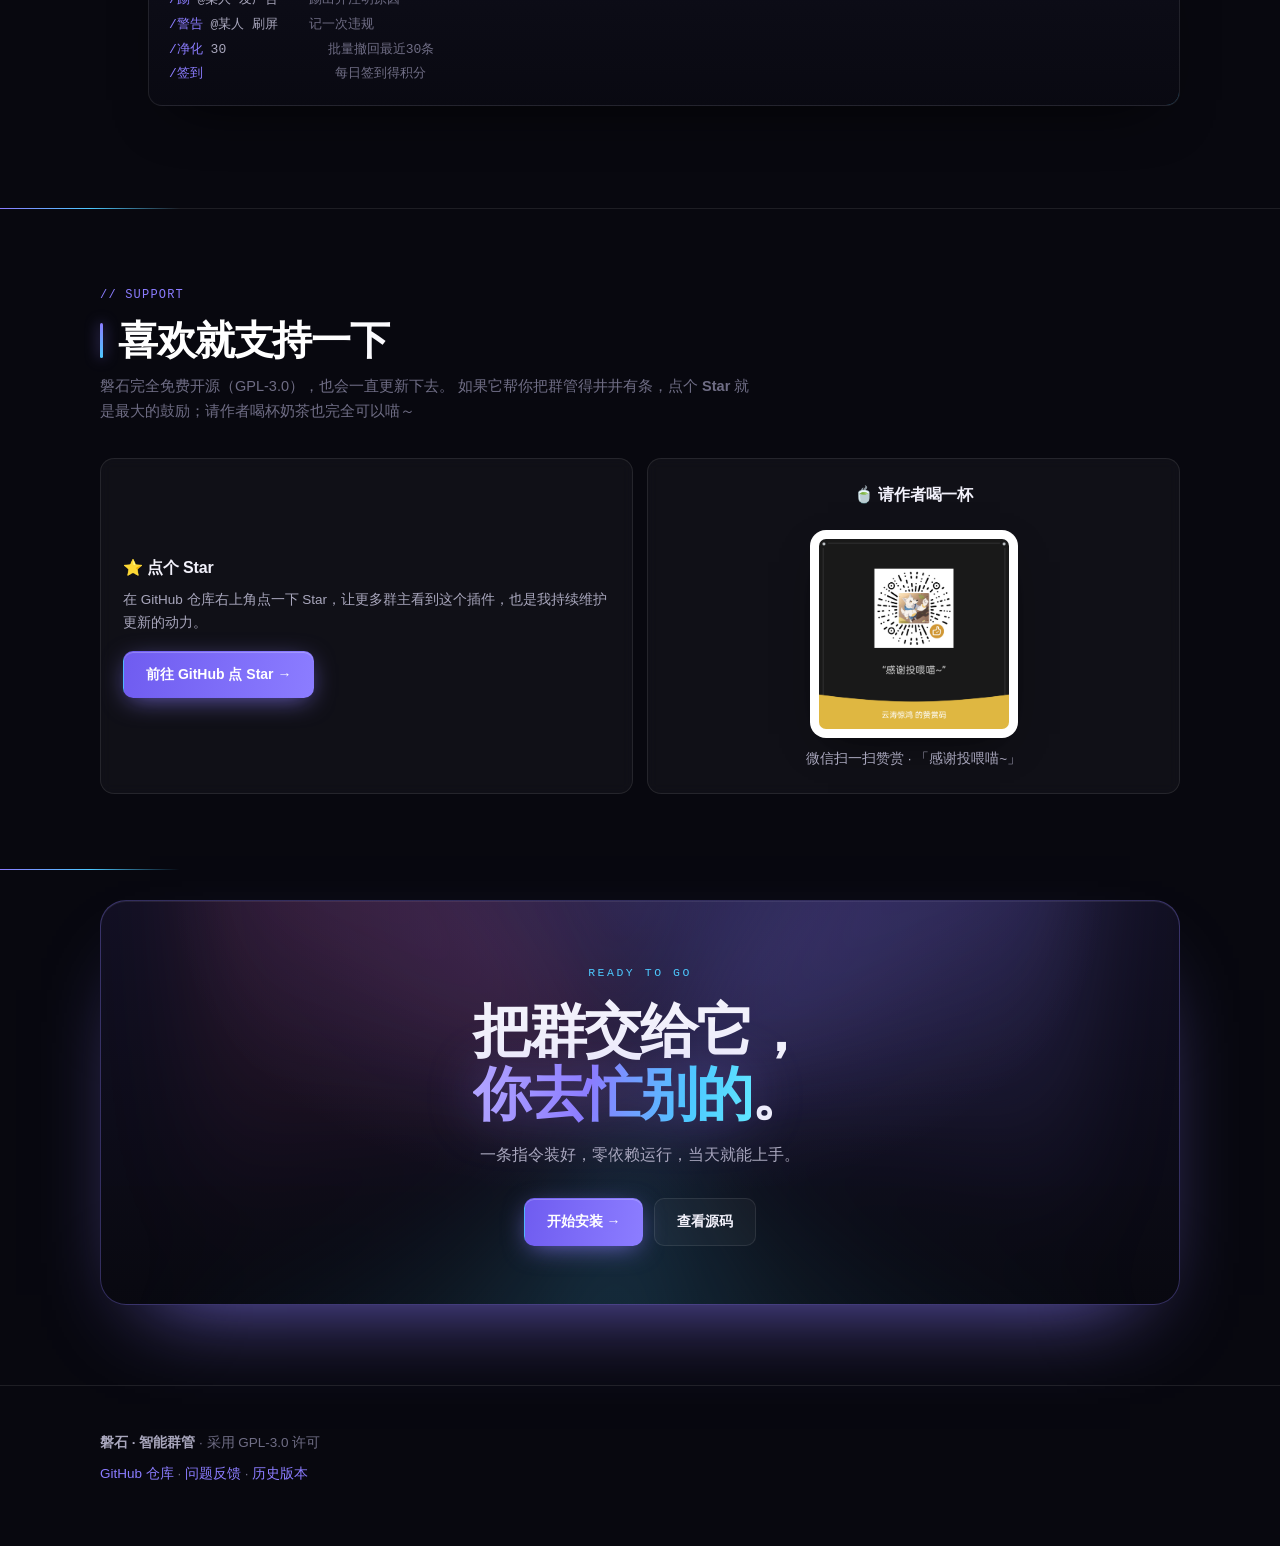
==== commit 9d97bfd0: "fix(v1.7.1): 修复「按群配置静默失效」与「关闭全体禁言反被开启」 按用户提供的日志定位并修复两个线上 bug。  一、按群独立配置静默失效（cannot pickle '_thread.l" ====
--- a/docs/index.html
+++ b/docs/index.html
@@ -1228,7 +1228,7 @@
           更难得的是：它用<b>本地意图闸门</b>把闲聊挡在模型之外 —— 该花 token 的时候才花。
         </p>
         <div class="ver-row">
-          <span class="ver-badge"><i></i>v1.7.0 已发布</span>
+          <span class="ver-badge"><i></i>v1.7.1 已发布</span>
           <span class="ver-meta">32 指令 · 8 LLM 工具 · 9 类功能 · 8 组配置</span>
         </div>
         <div class="btns">
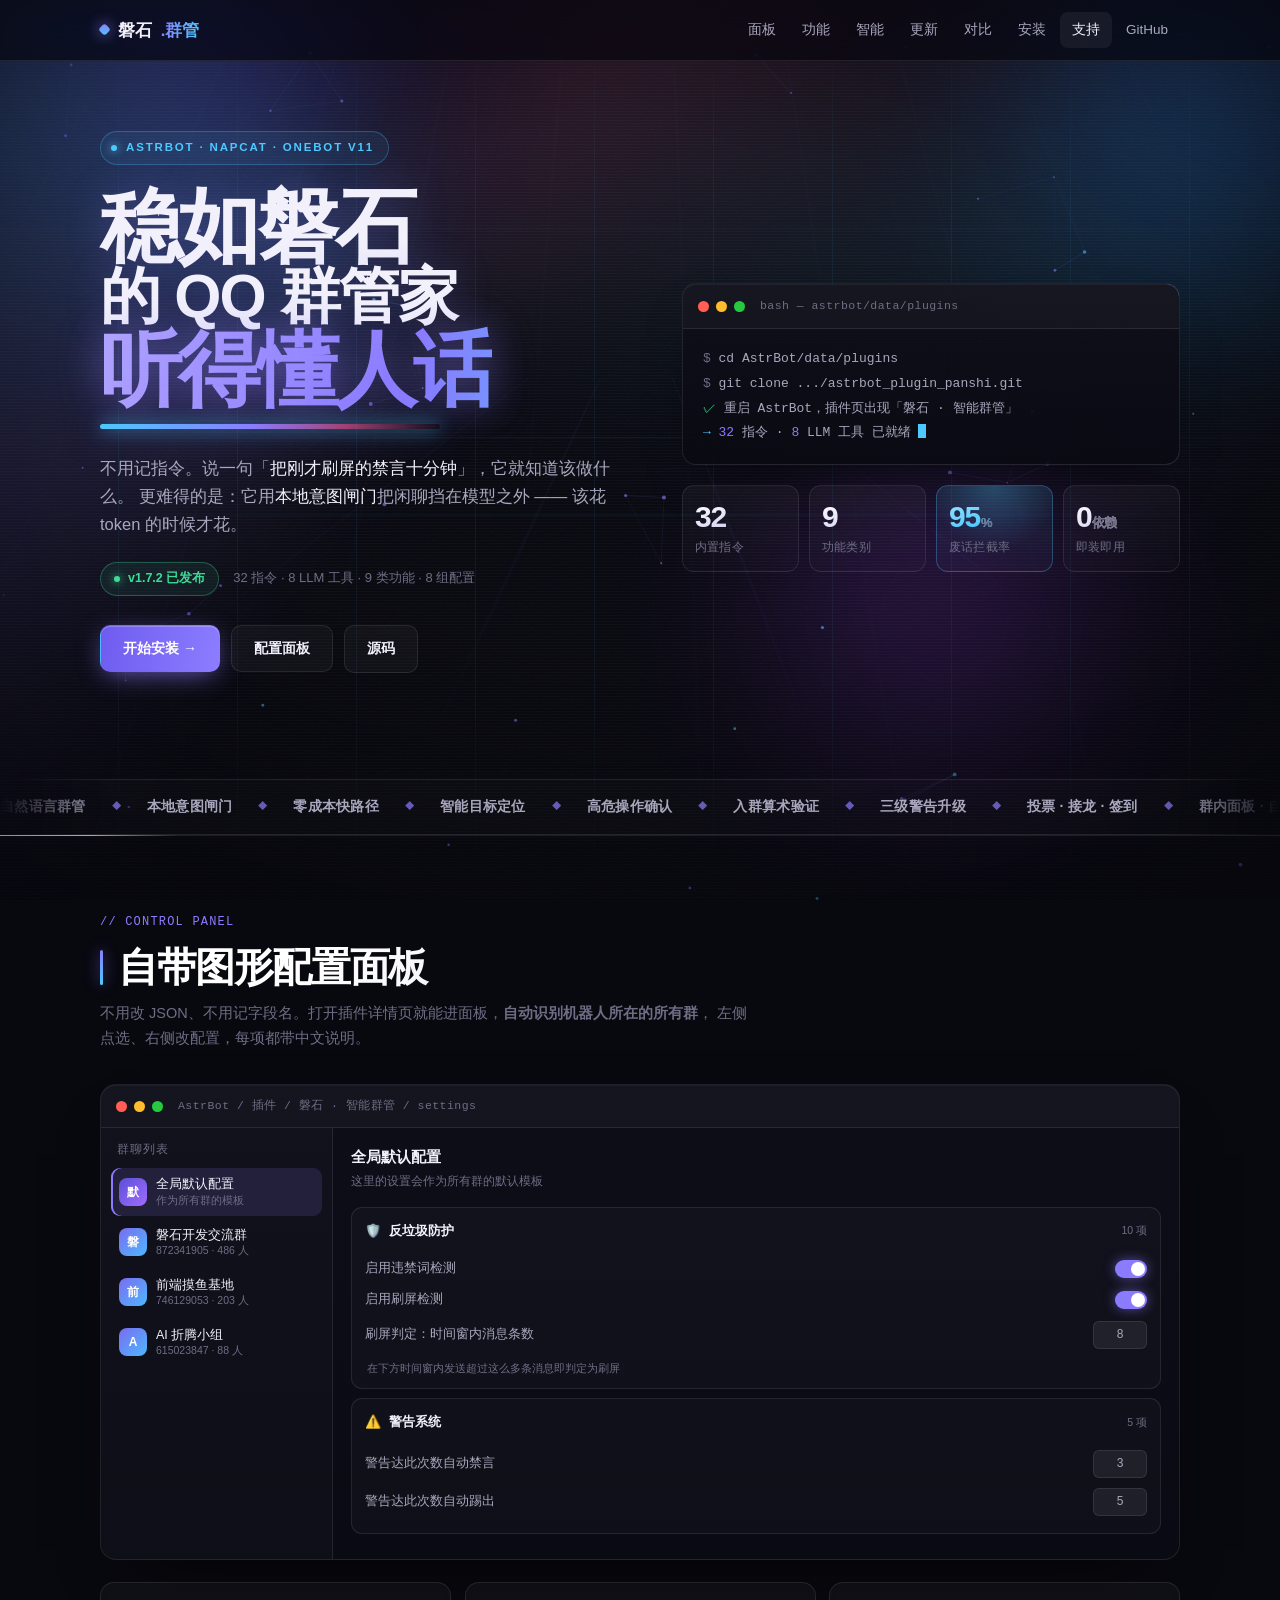
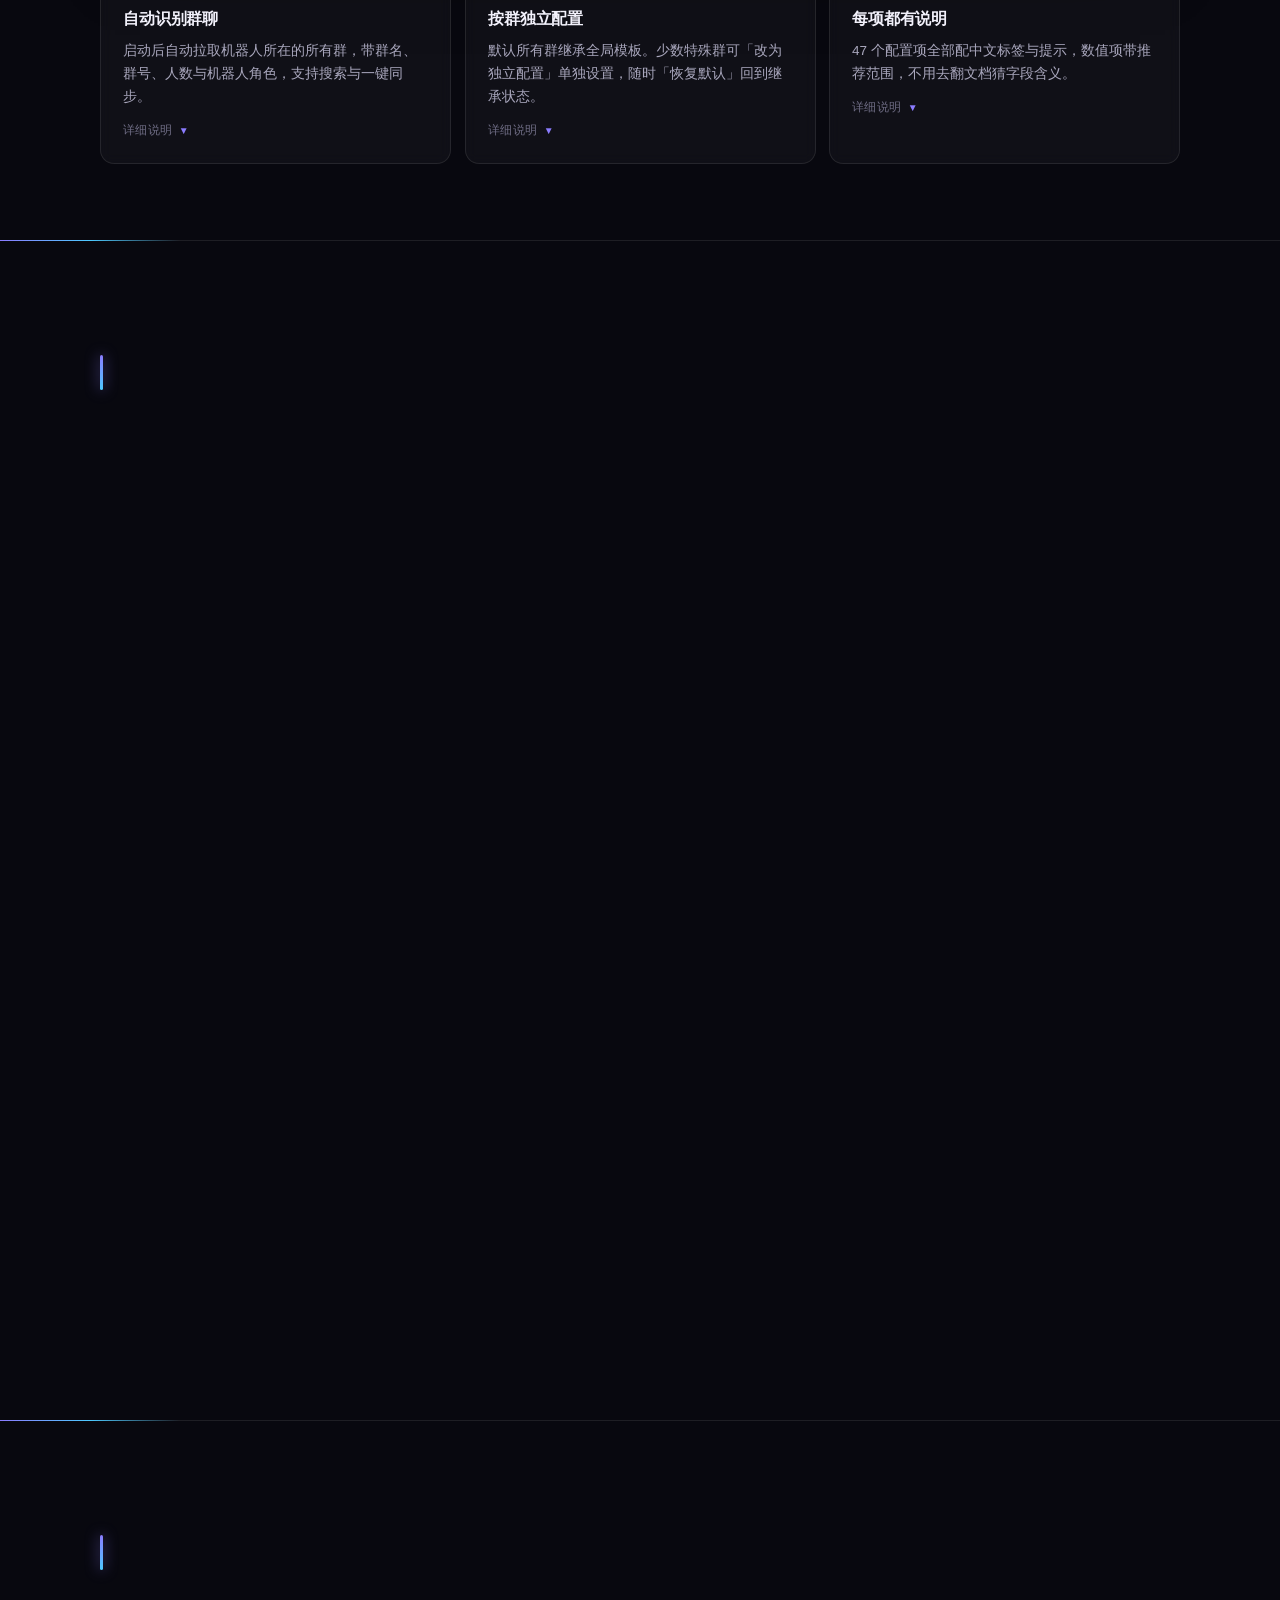
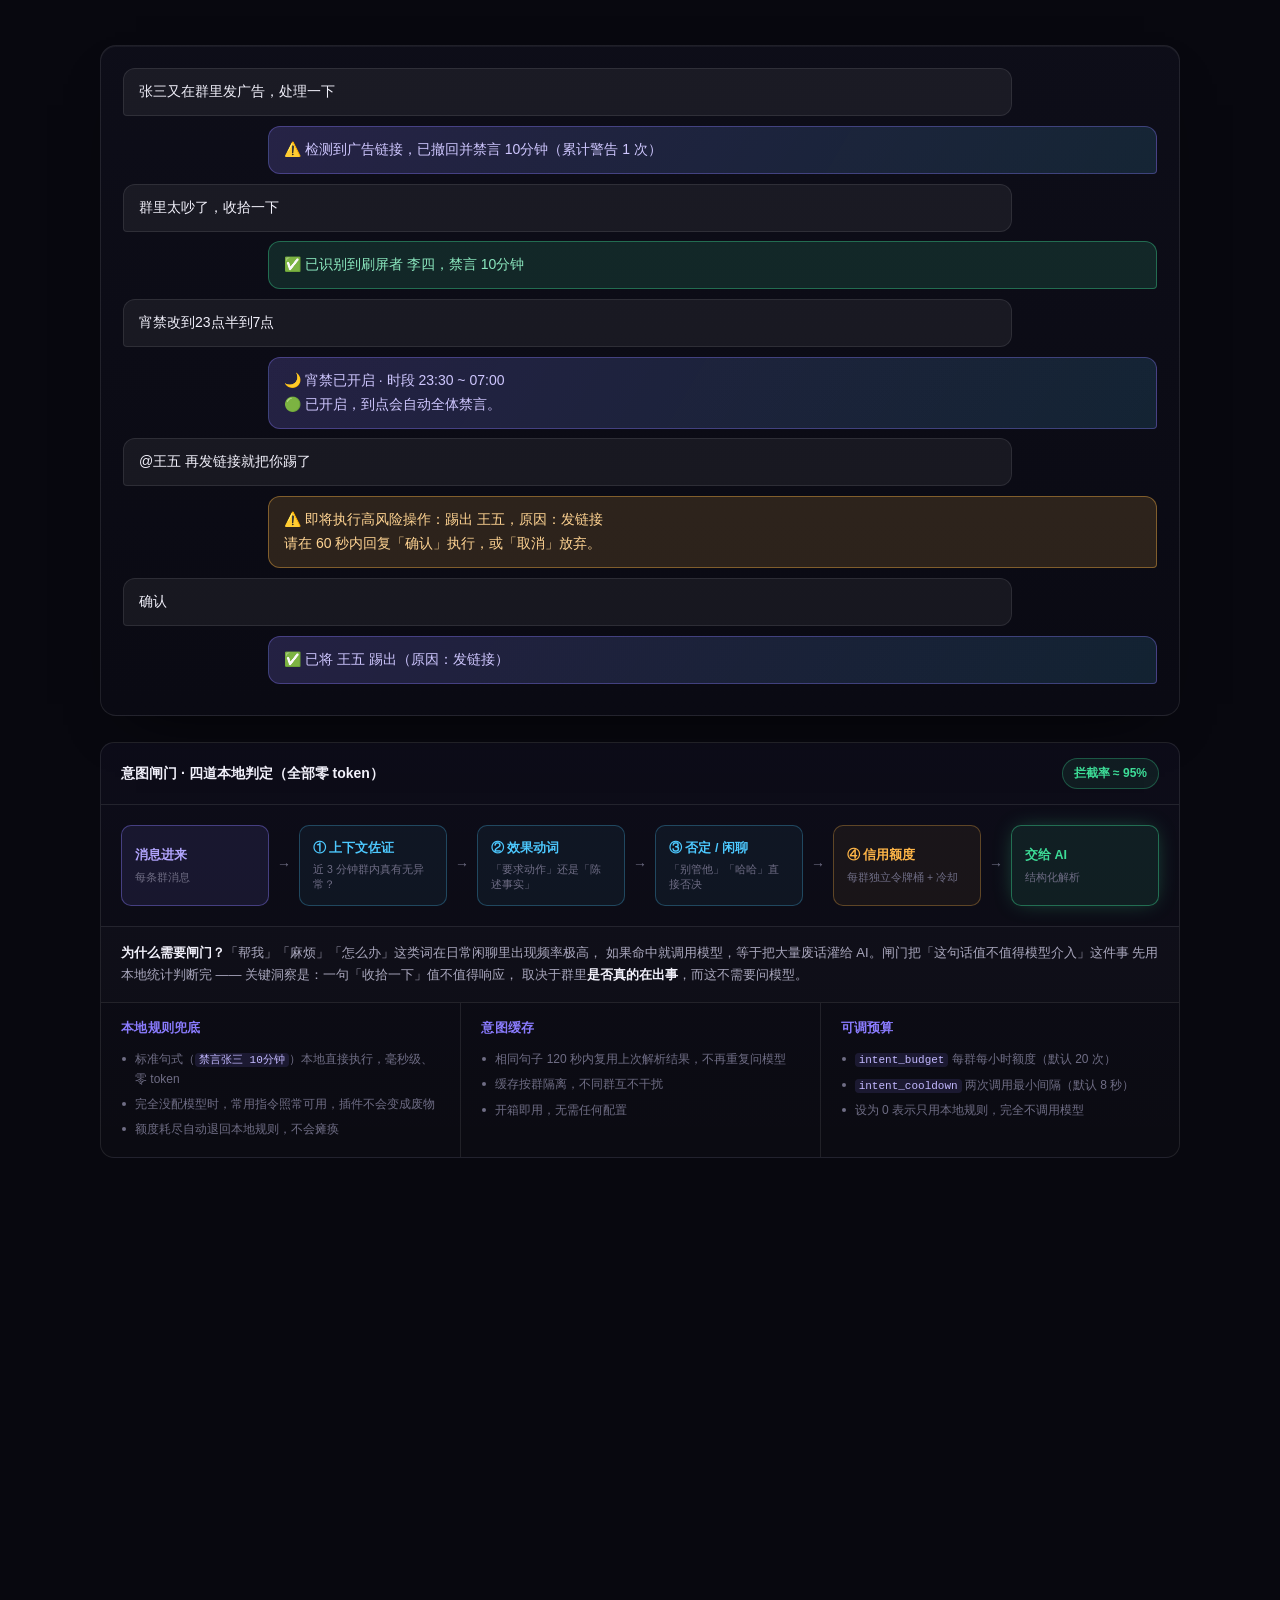
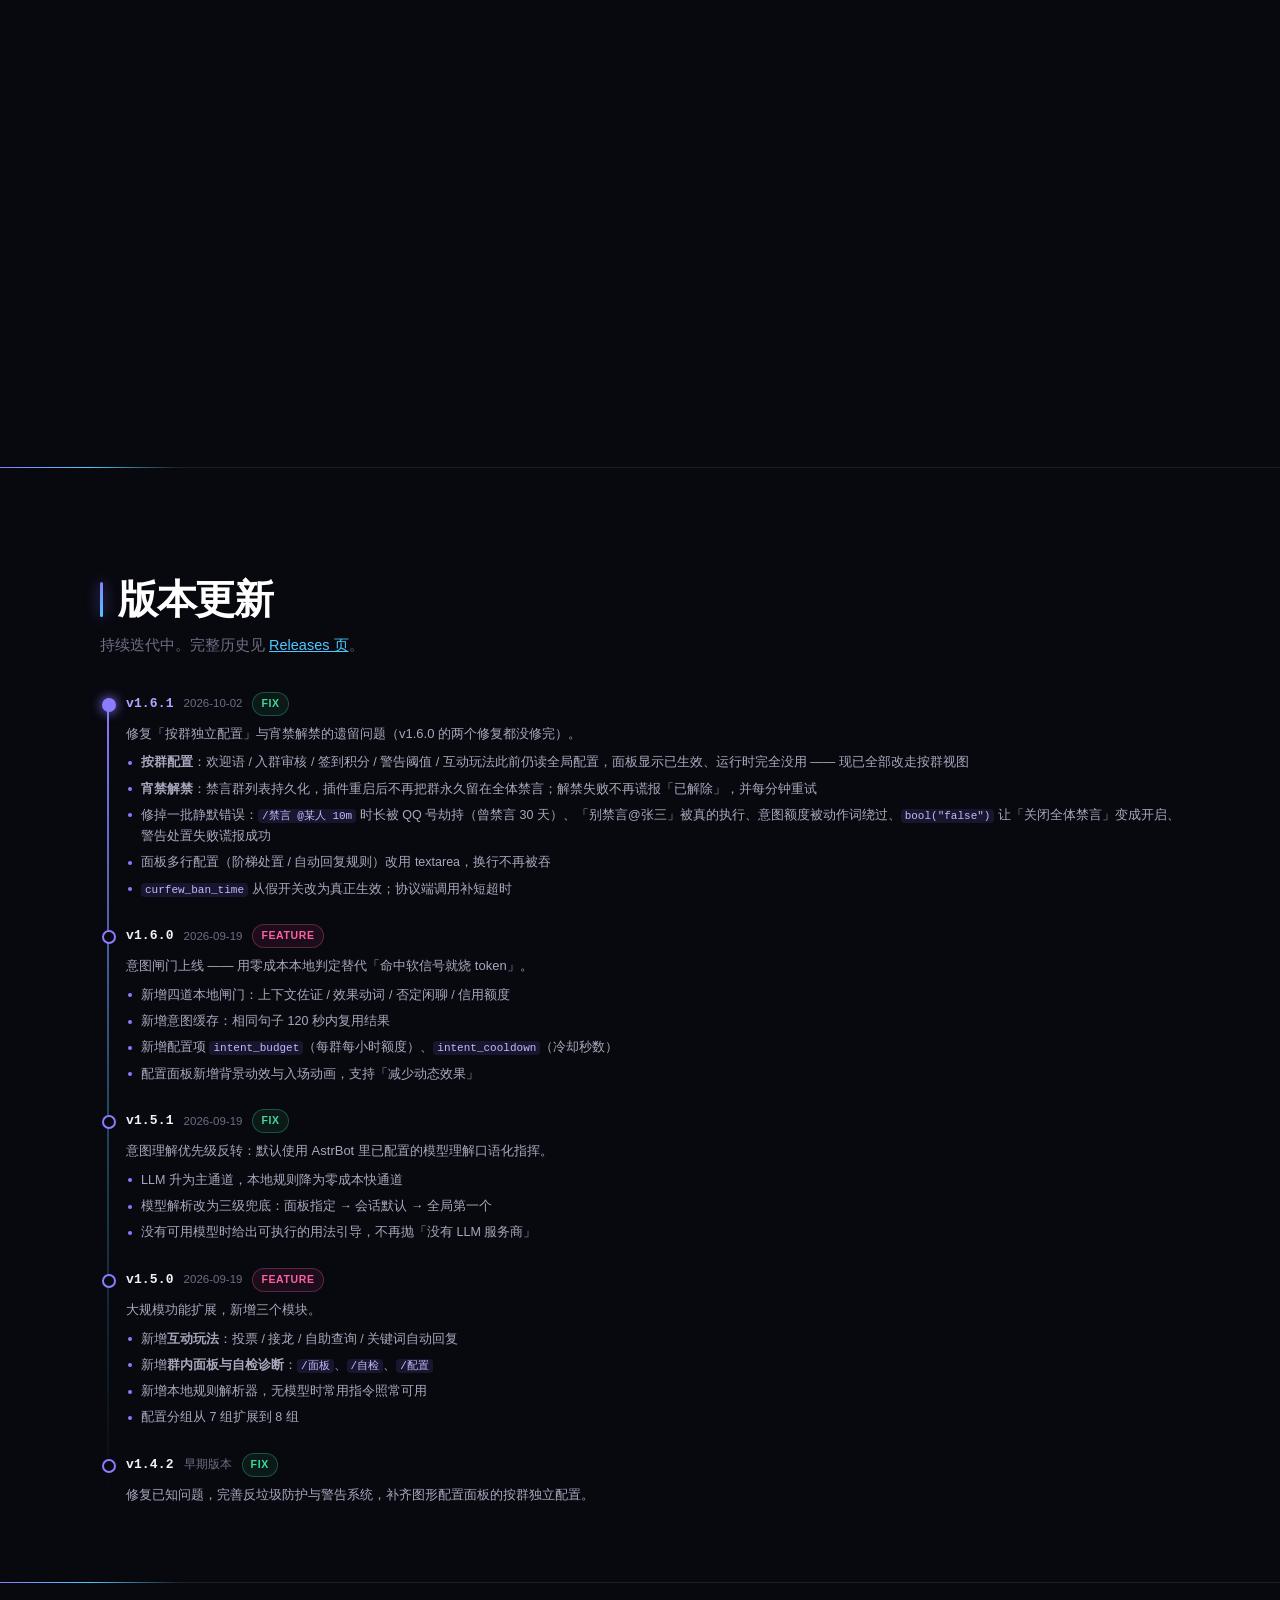
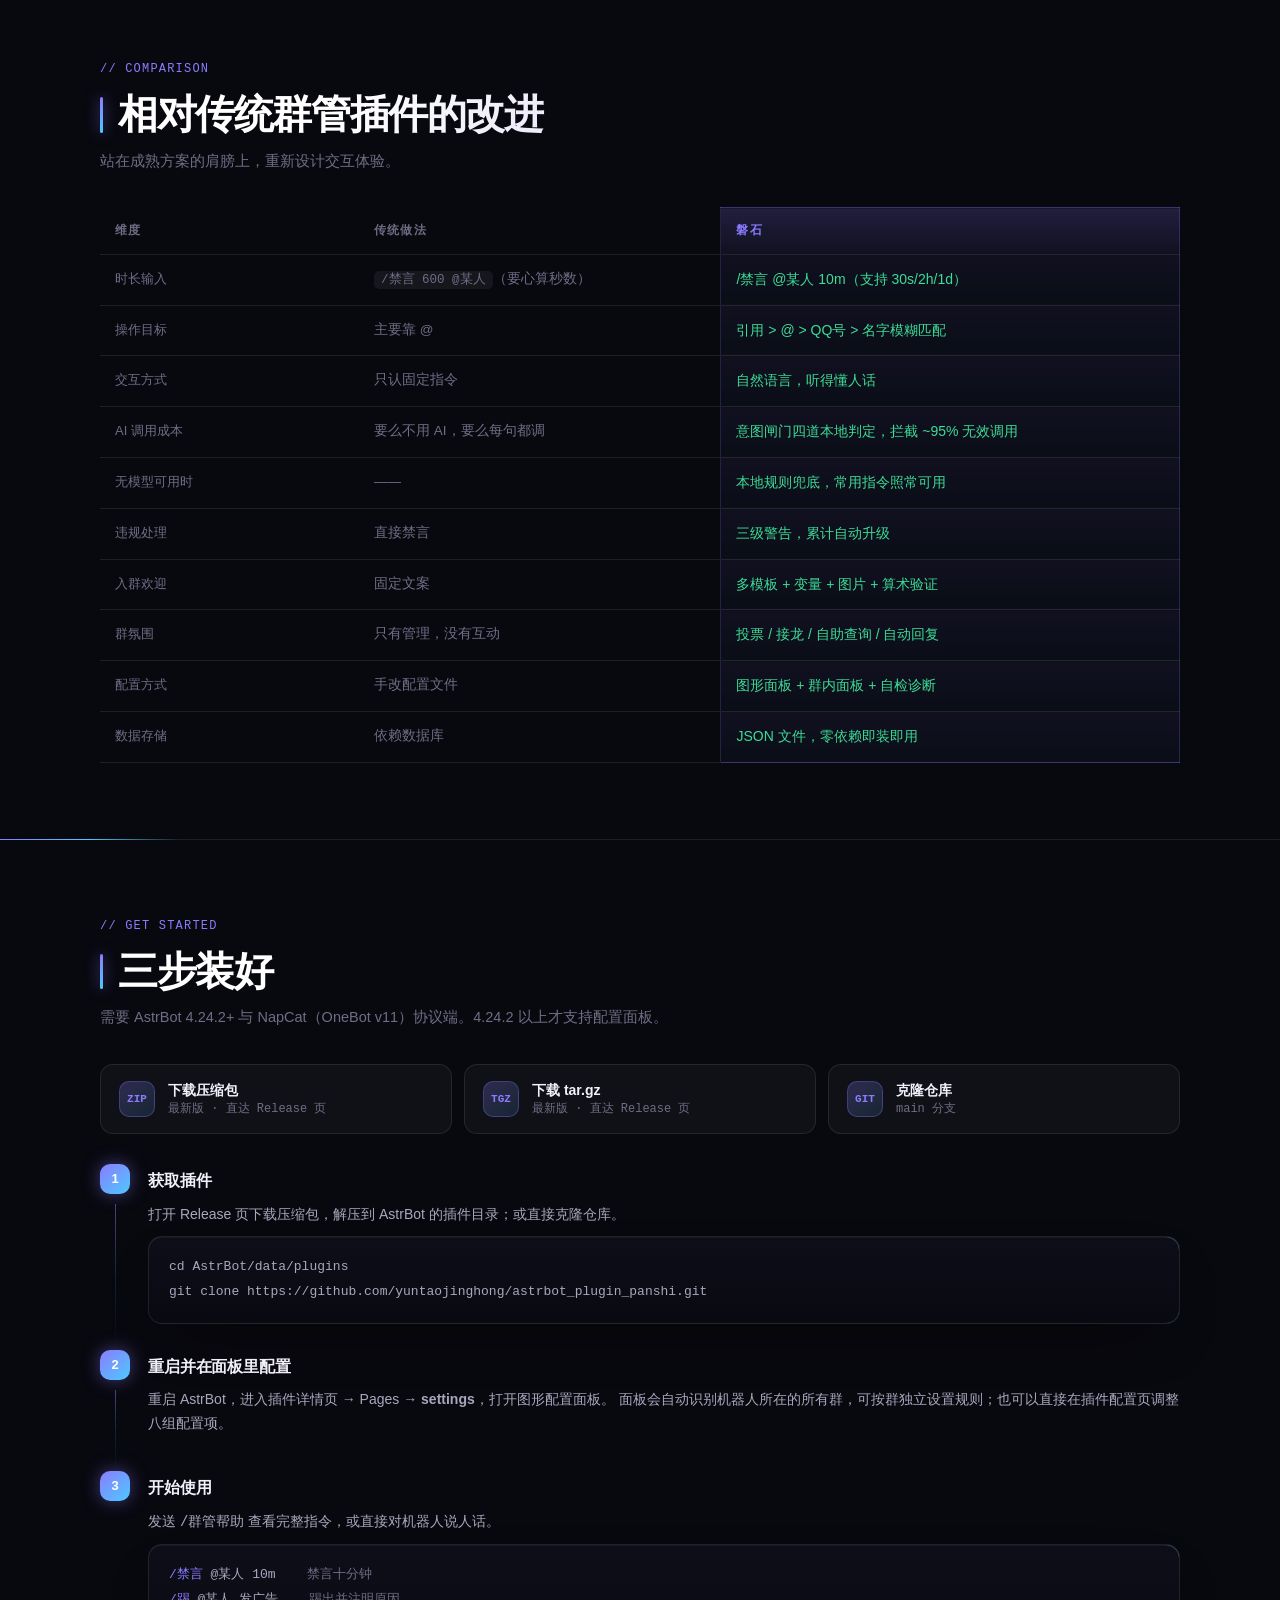
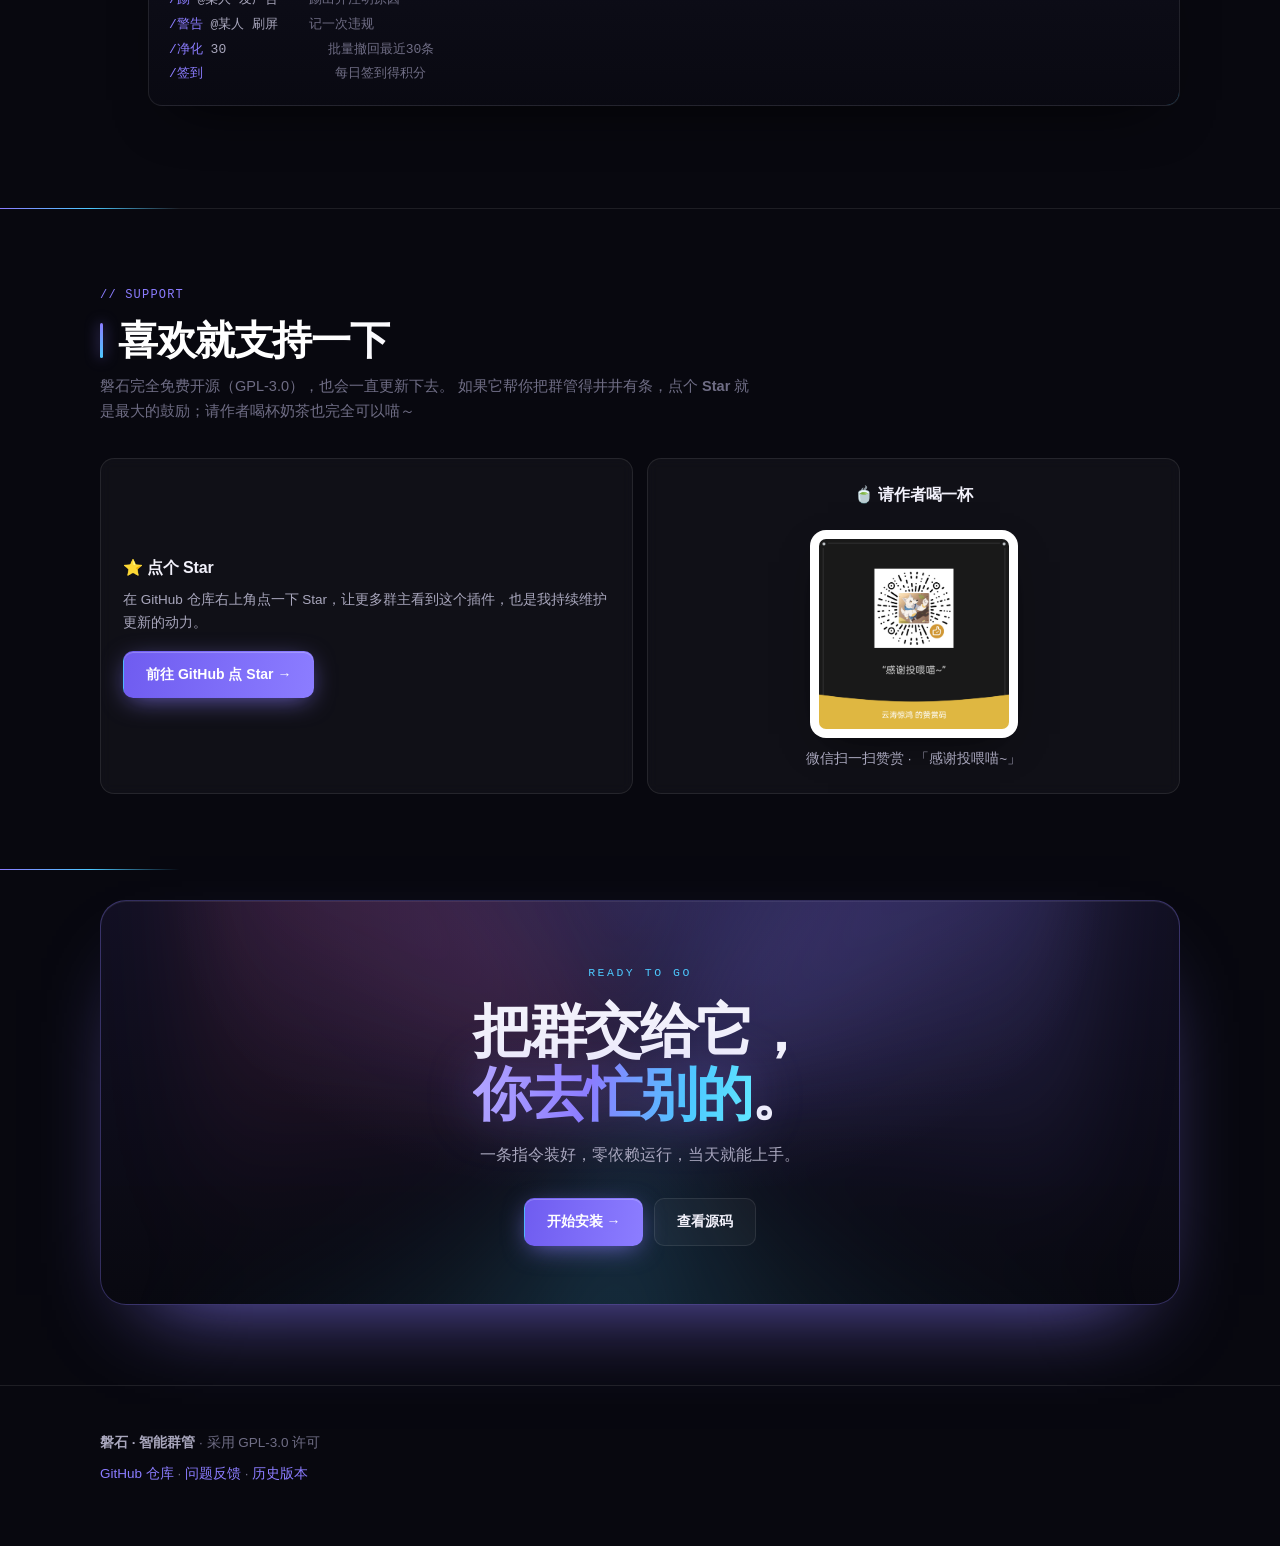
==== commit abb80cca: "chore(v1.7.2): 消费消息时留下 panshi.consumed 标记；v1.7.1 补发 tag 一、补发 v1.7.1 的 tag  v1.7.1（按群配置静默失效 + 关闭全体禁言被" ====
--- a/docs/index.html
+++ b/docs/index.html
@@ -1228,7 +1228,7 @@
           更难得的是：它用<b>本地意图闸门</b>把闲聊挡在模型之外 —— 该花 token 的时候才花。
         </p>
         <div class="ver-row">
-          <span class="ver-badge"><i></i>v1.7.1 已发布</span>
+          <span class="ver-badge"><i></i>v1.7.2 已发布</span>
           <span class="ver-meta">32 指令 · 8 LLM 工具 · 9 类功能 · 8 组配置</span>
         </div>
         <div class="btns">
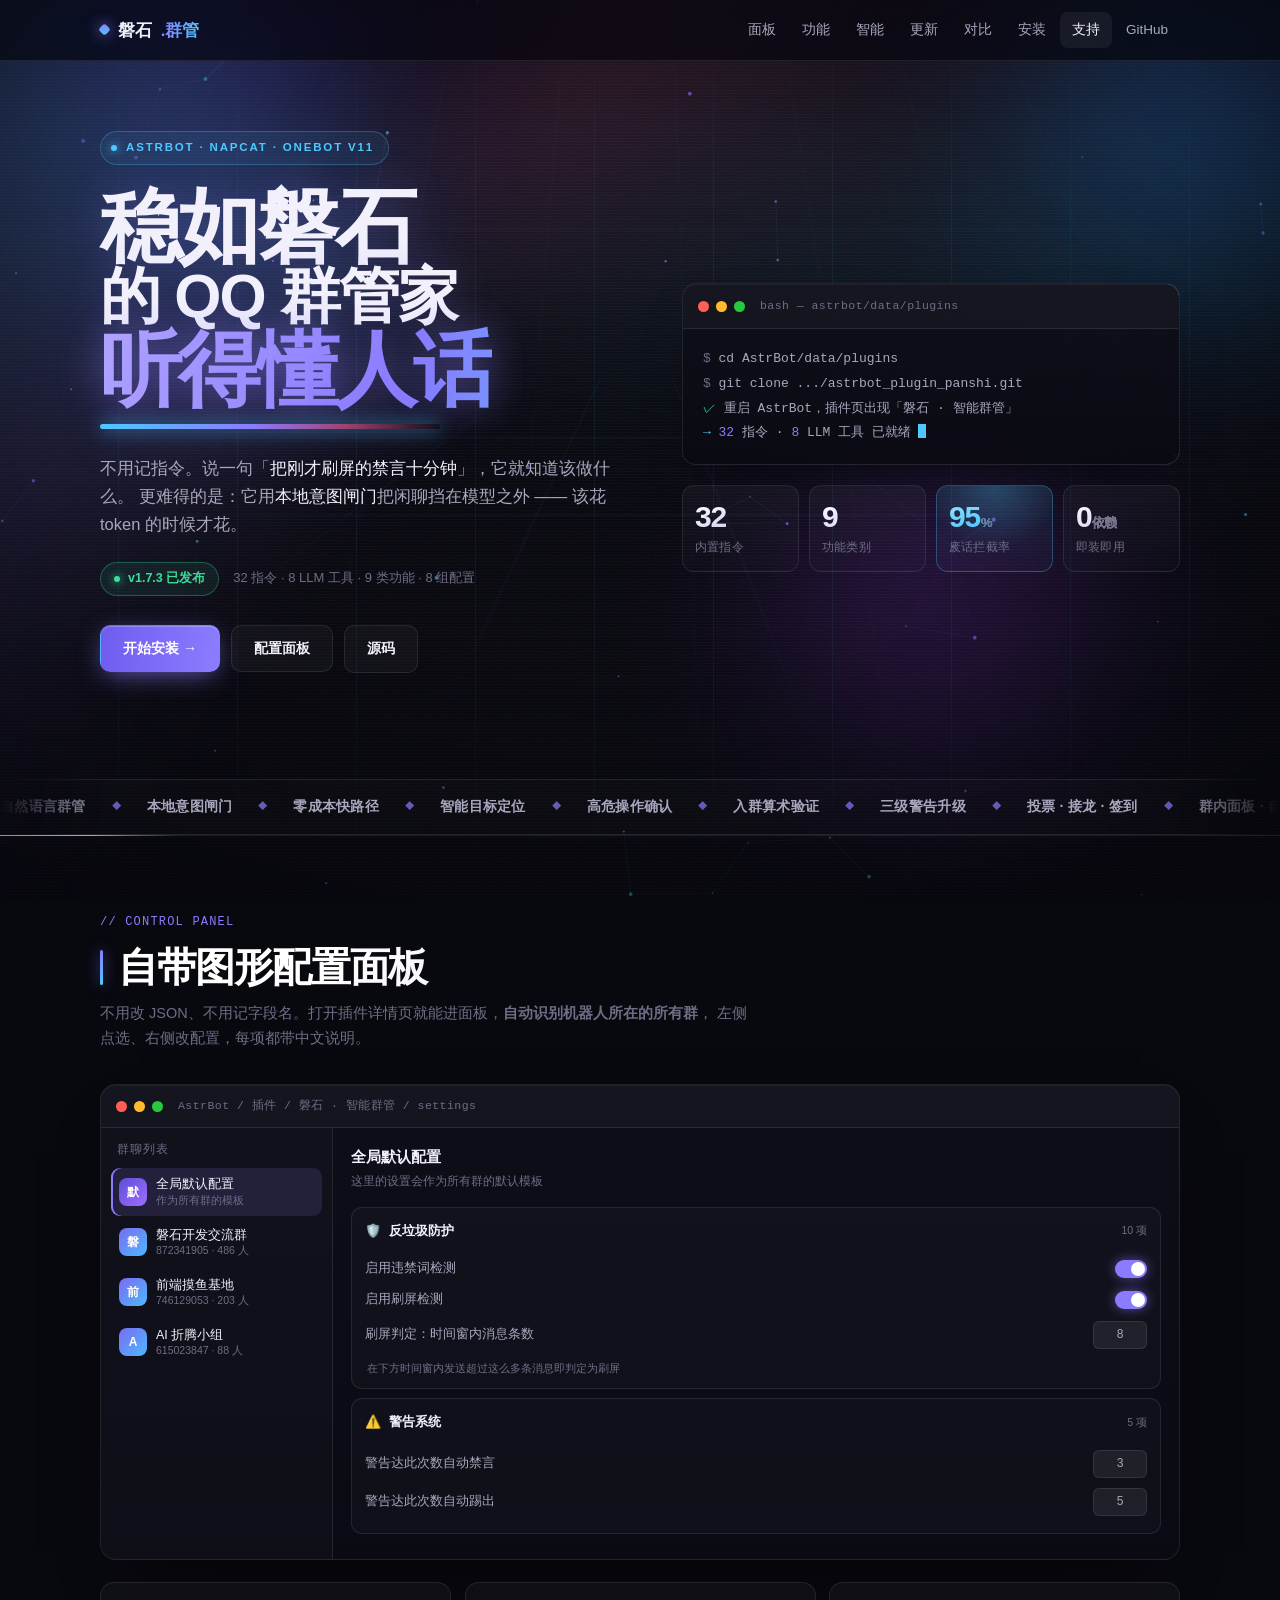
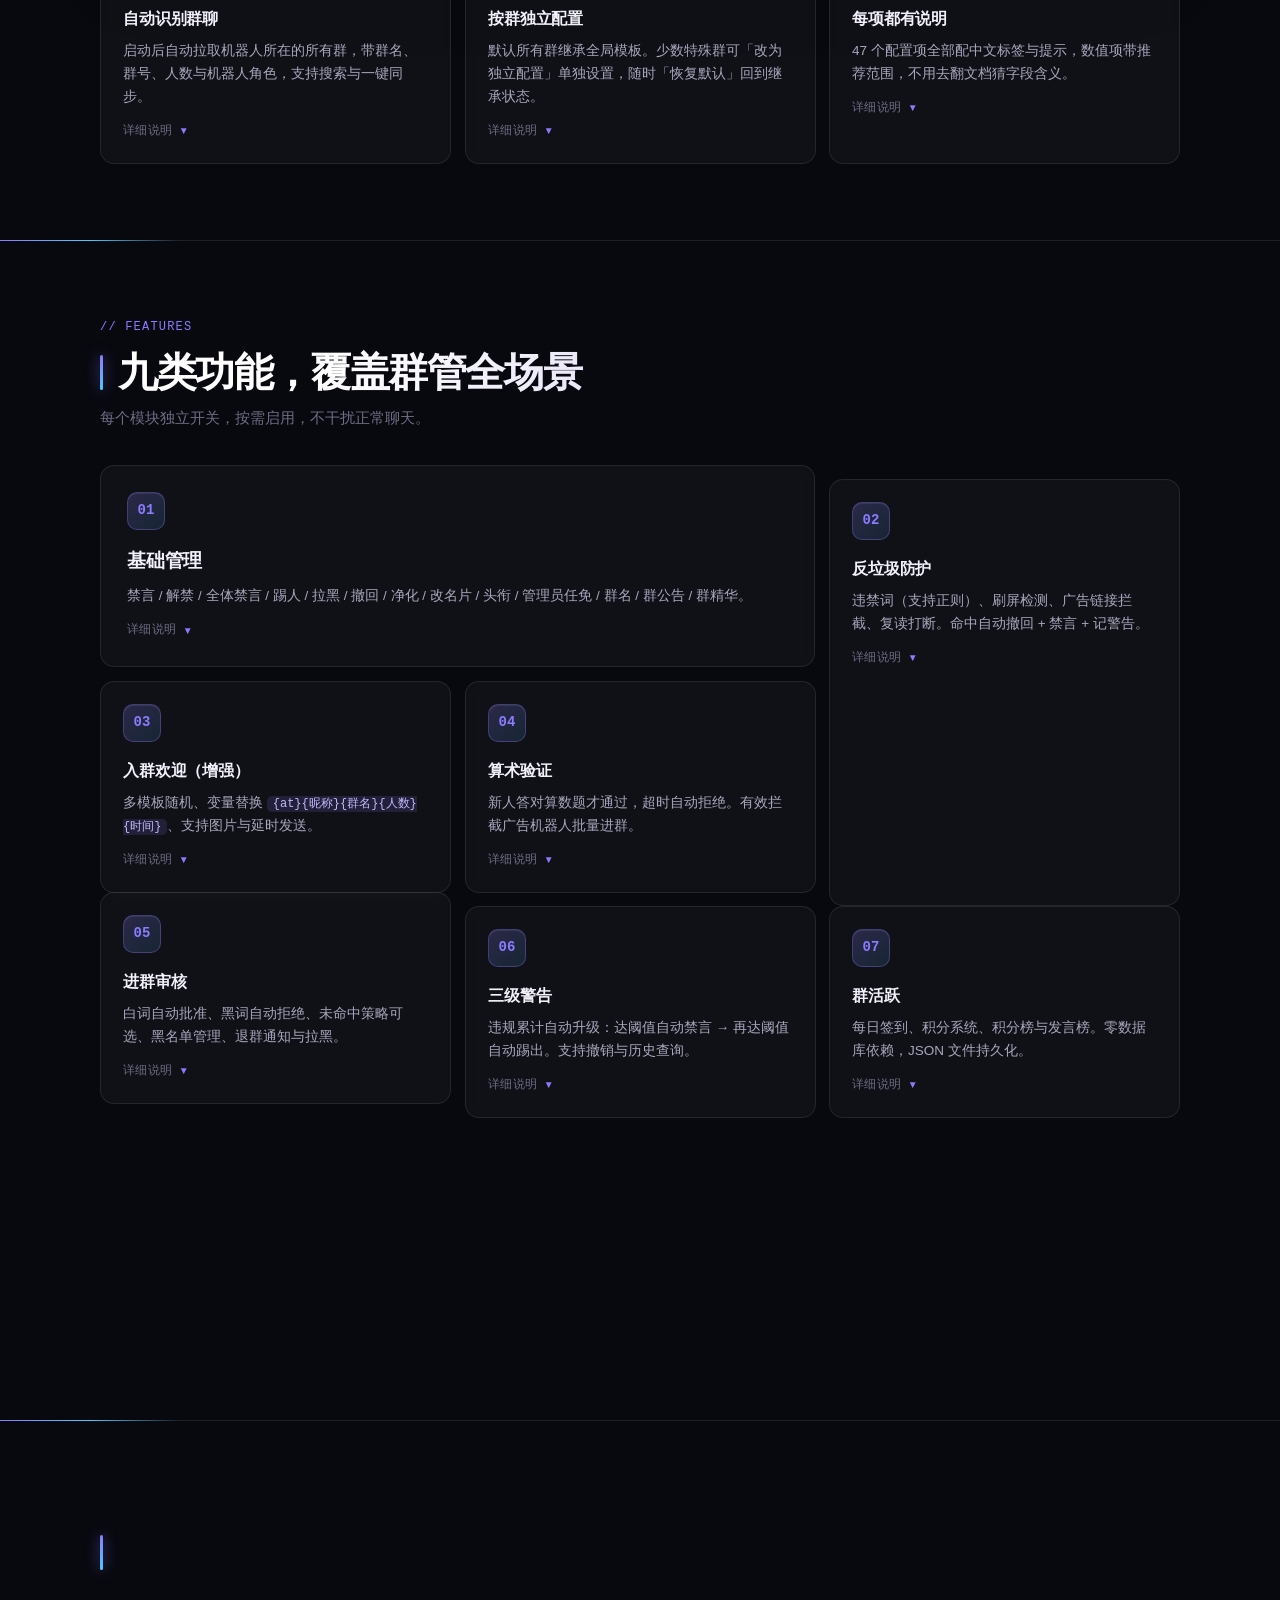
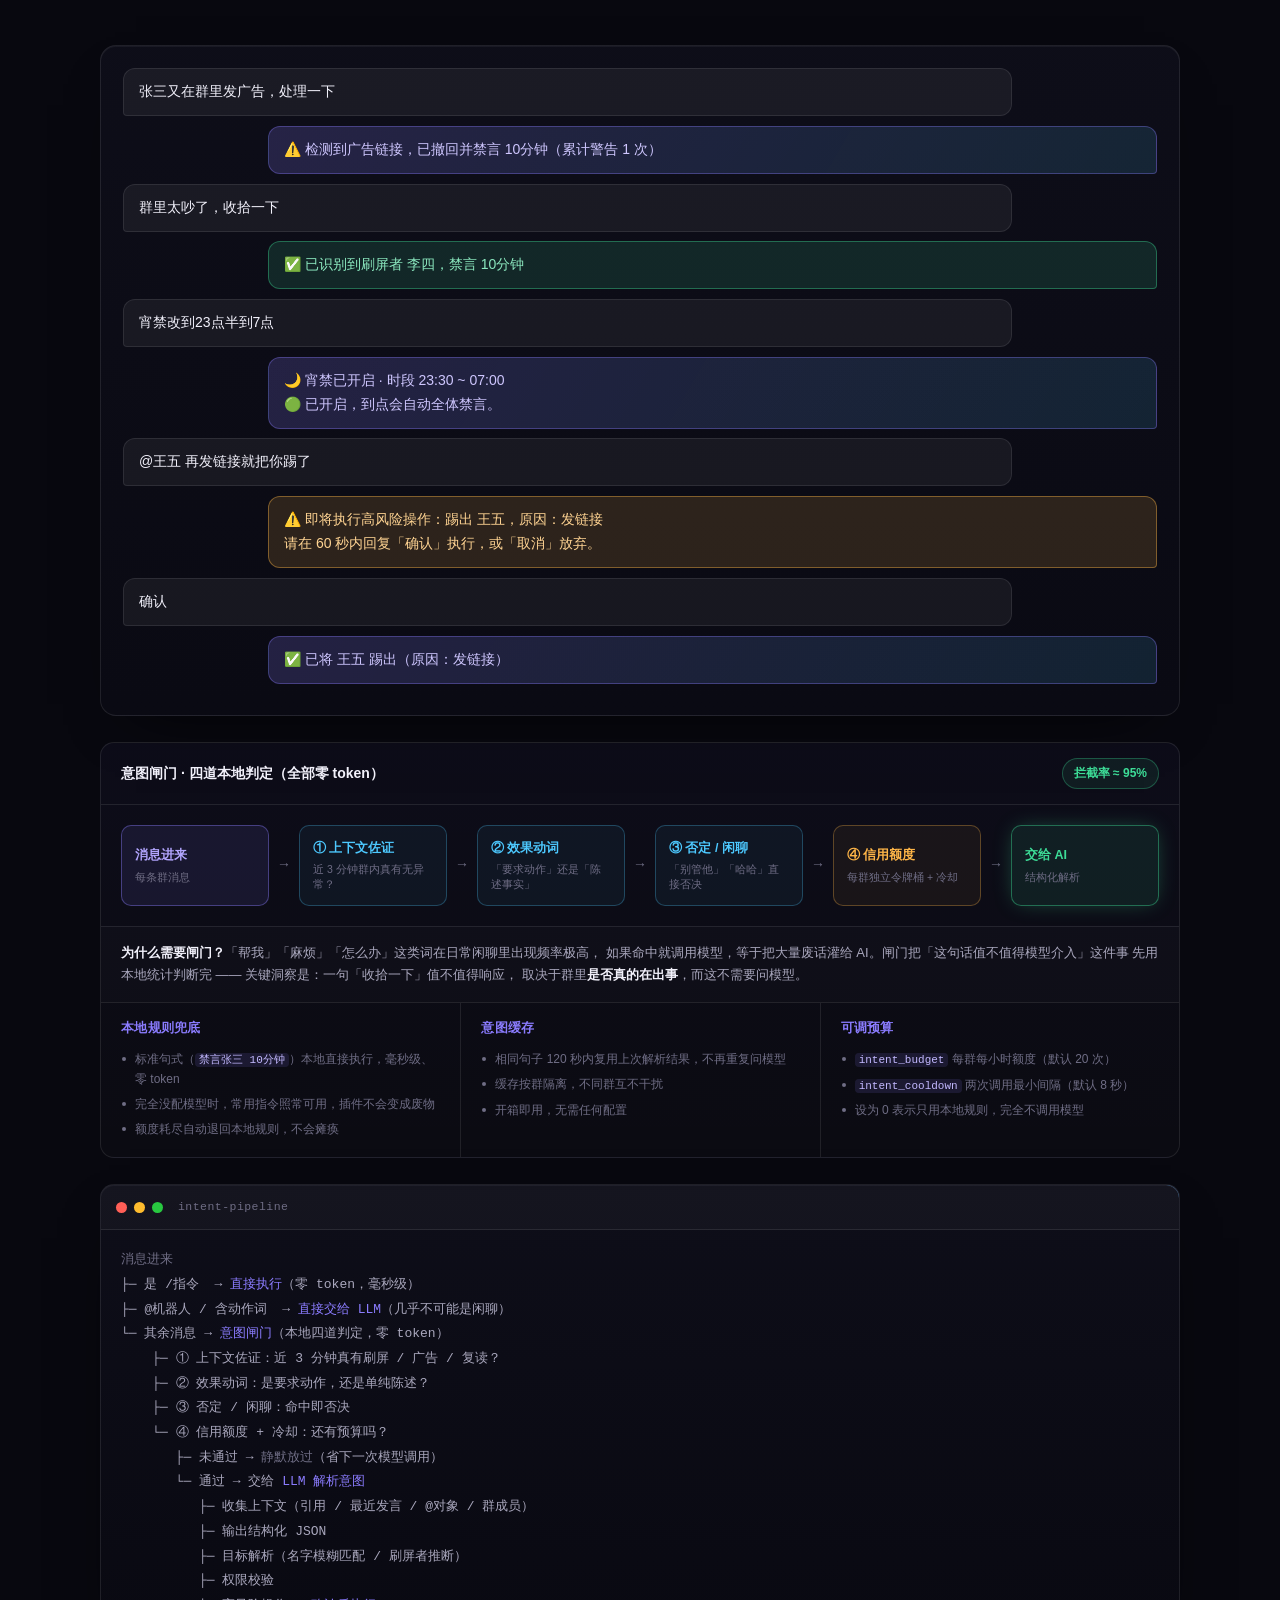
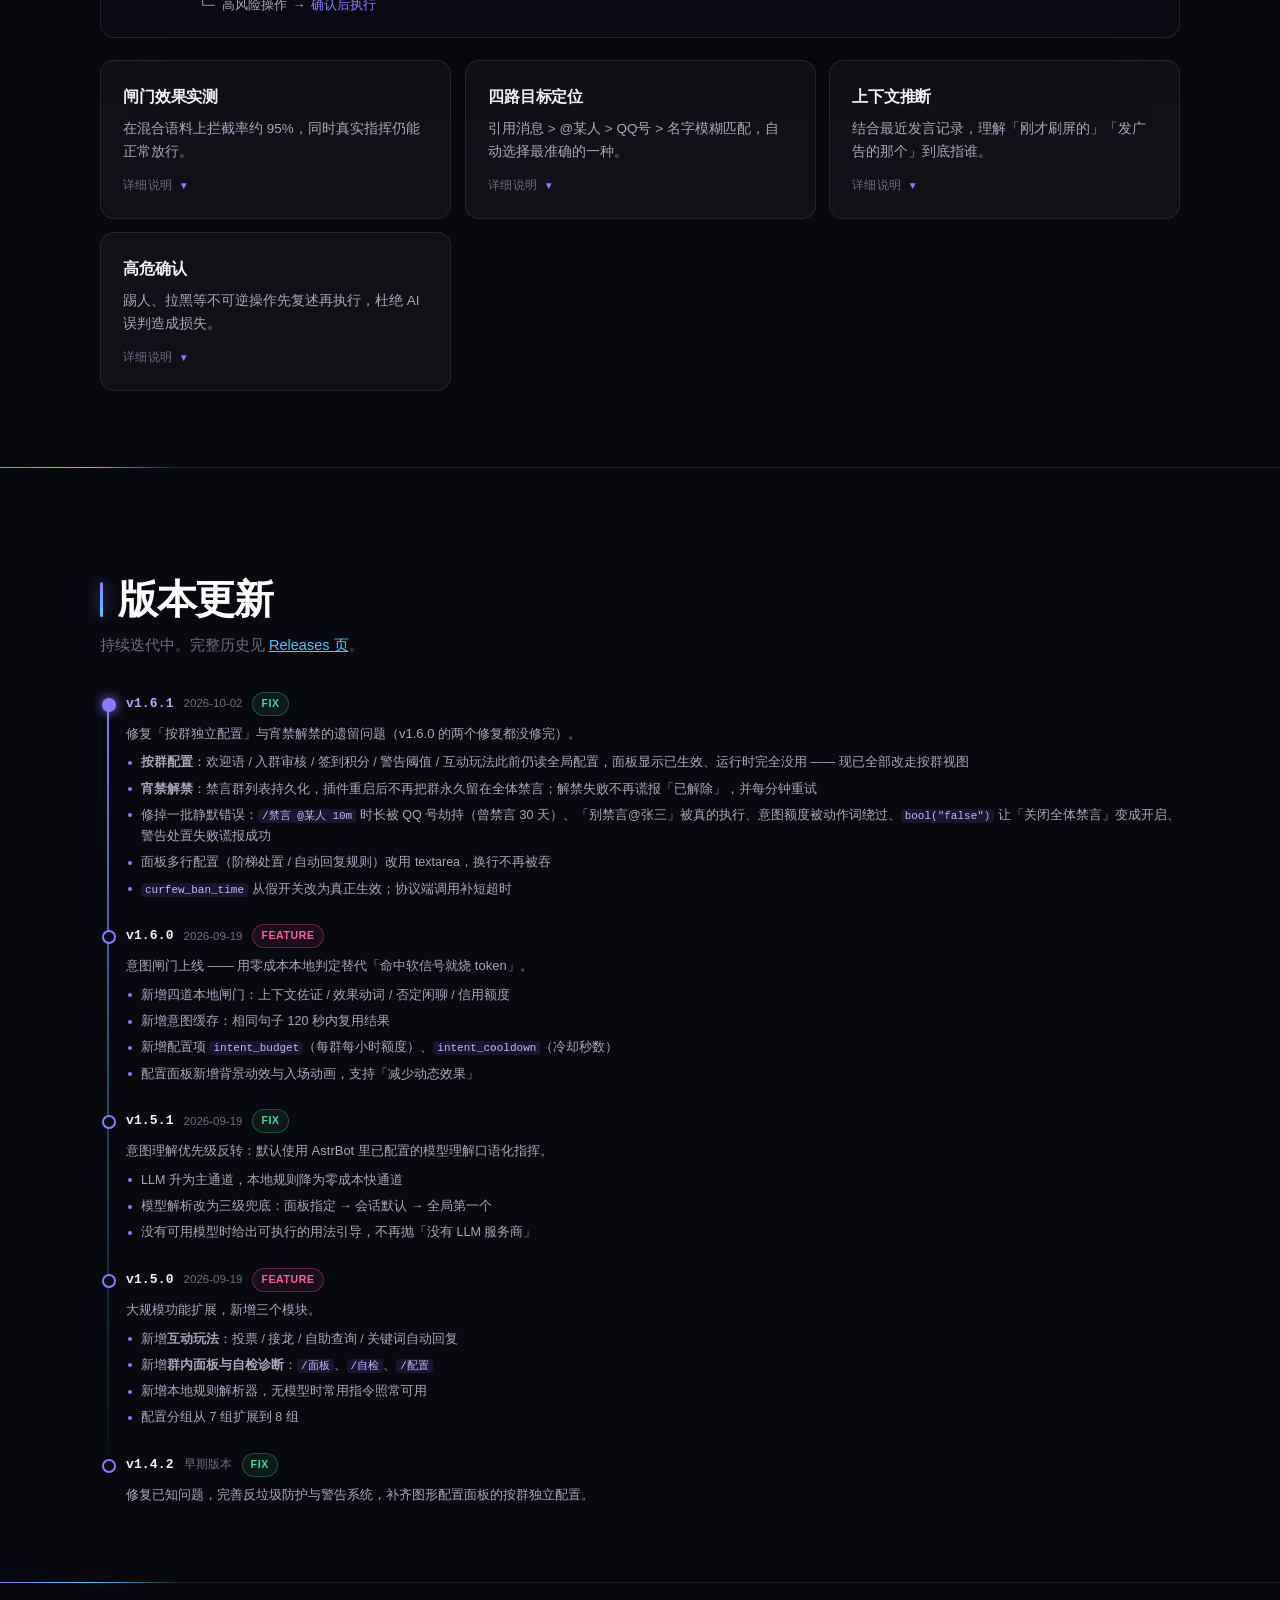
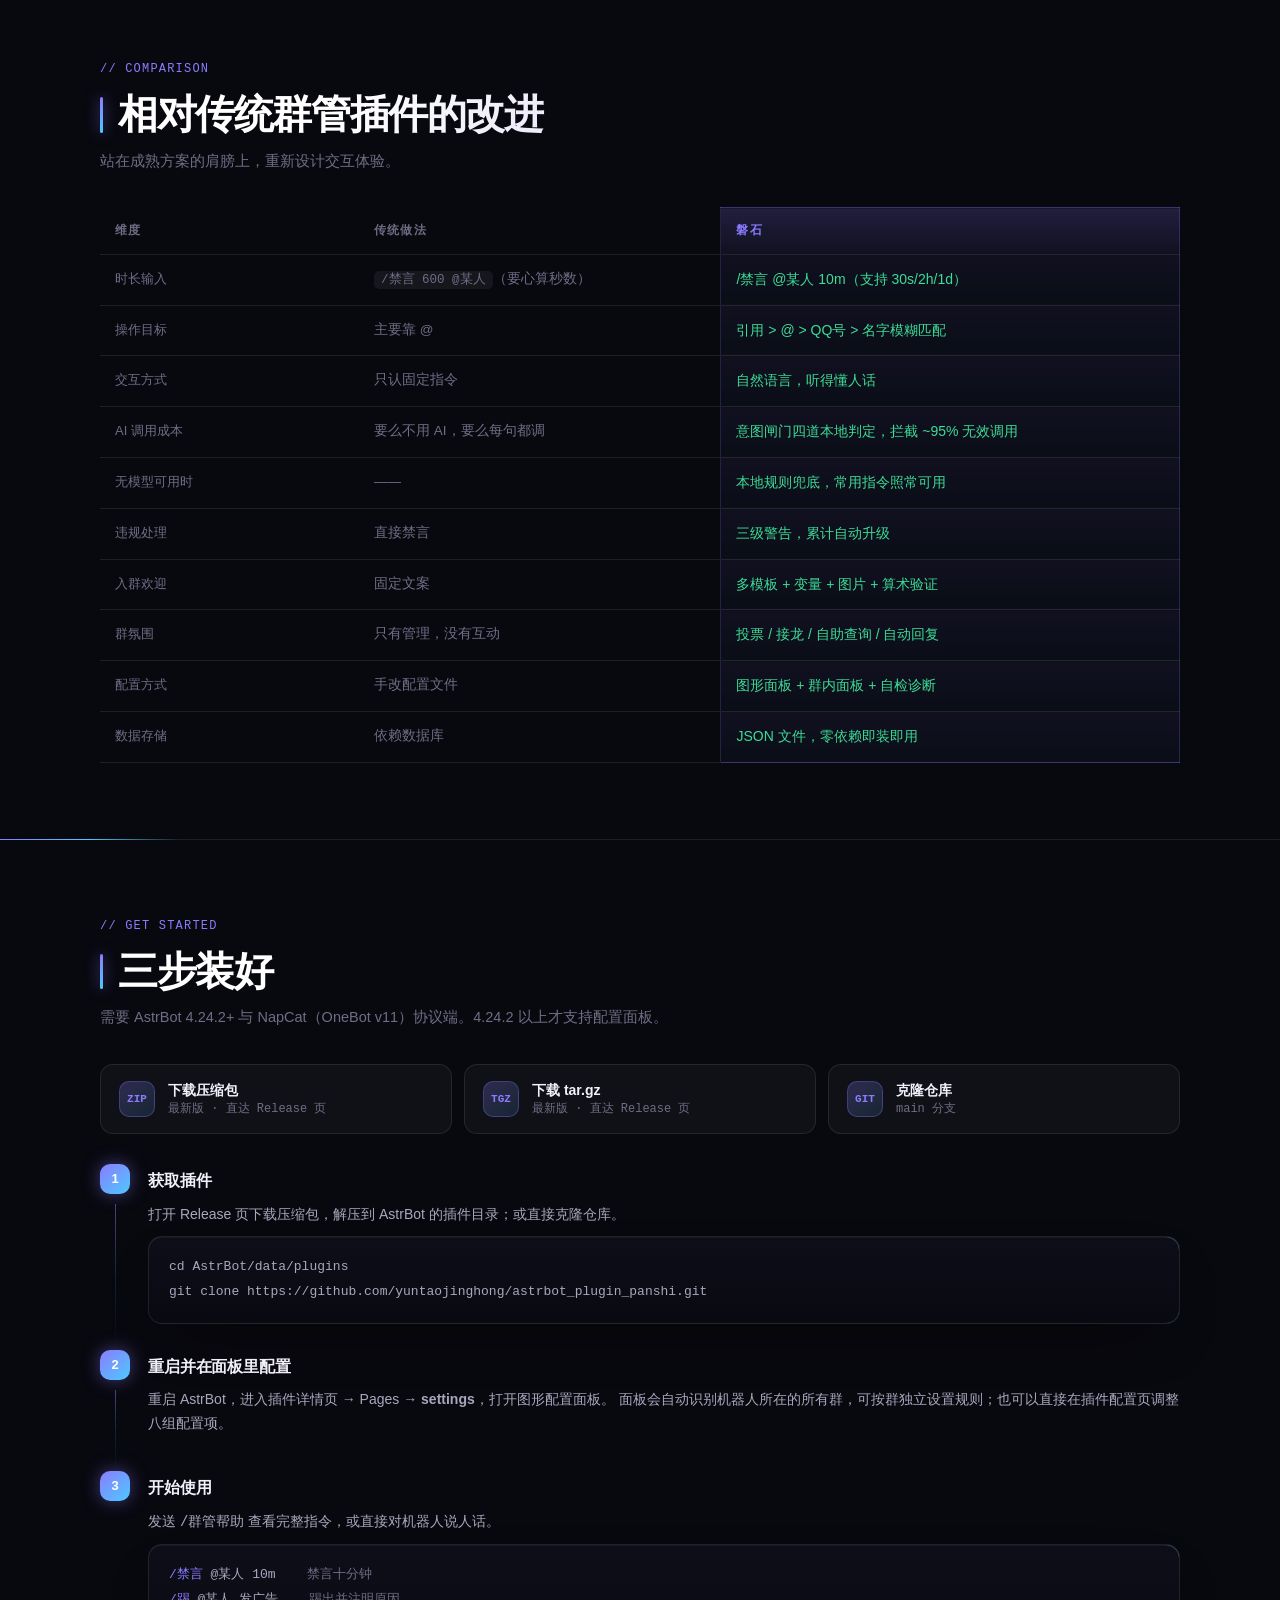
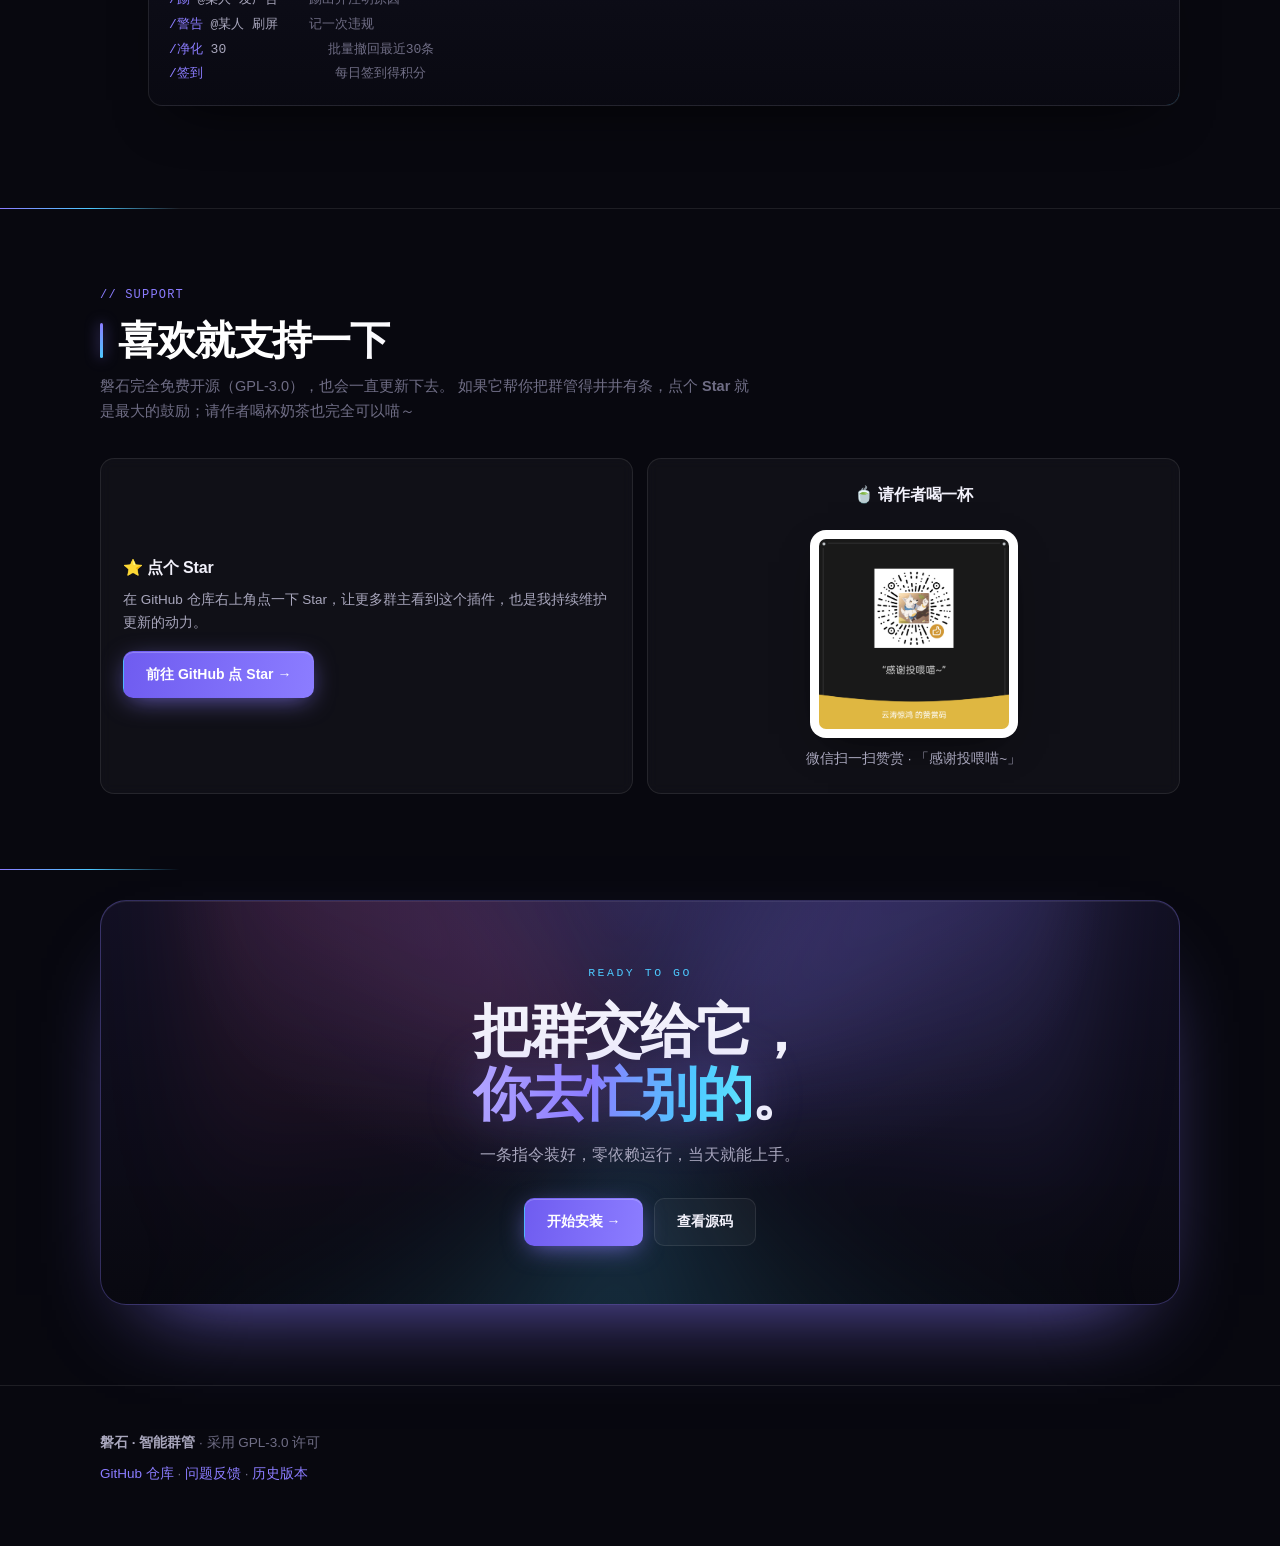
==== commit 06abe2cb: "fix(v1.7.3): 权限分流、自我目标保护、入群通知不再被静默丢弃 三个线上问题，都来自同一次实测。  一、无权限时的分流（日志与行为矛盾）  日志里反复出现：      [磐石] 智能识别命中" ====
--- a/docs/index.html
+++ b/docs/index.html
@@ -1228,7 +1228,7 @@
           更难得的是：它用<b>本地意图闸门</b>把闲聊挡在模型之外 —— 该花 token 的时候才花。
         </p>
         <div class="ver-row">
-          <span class="ver-badge"><i></i>v1.7.2 已发布</span>
+          <span class="ver-badge"><i></i>v1.7.3 已发布</span>
           <span class="ver-meta">32 指令 · 8 LLM 工具 · 9 类功能 · 8 组配置</span>
         </div>
         <div class="btns">
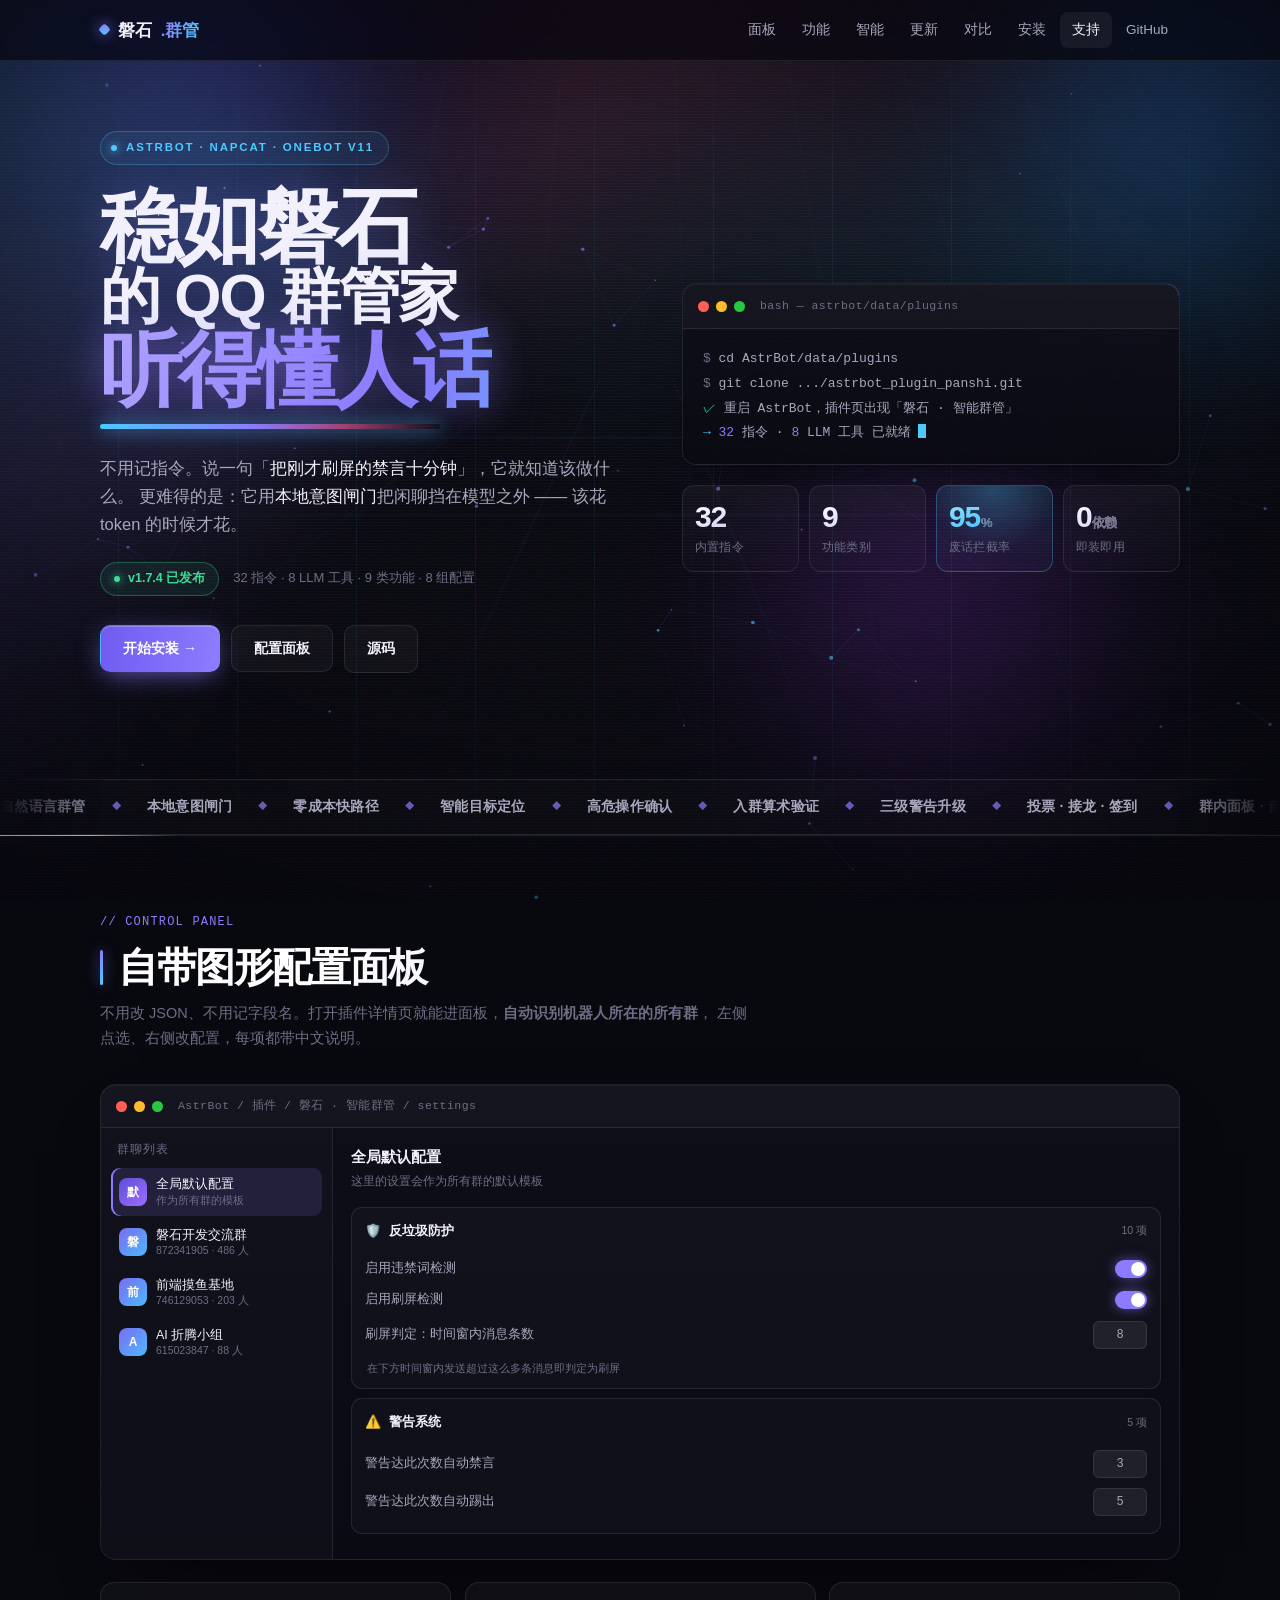
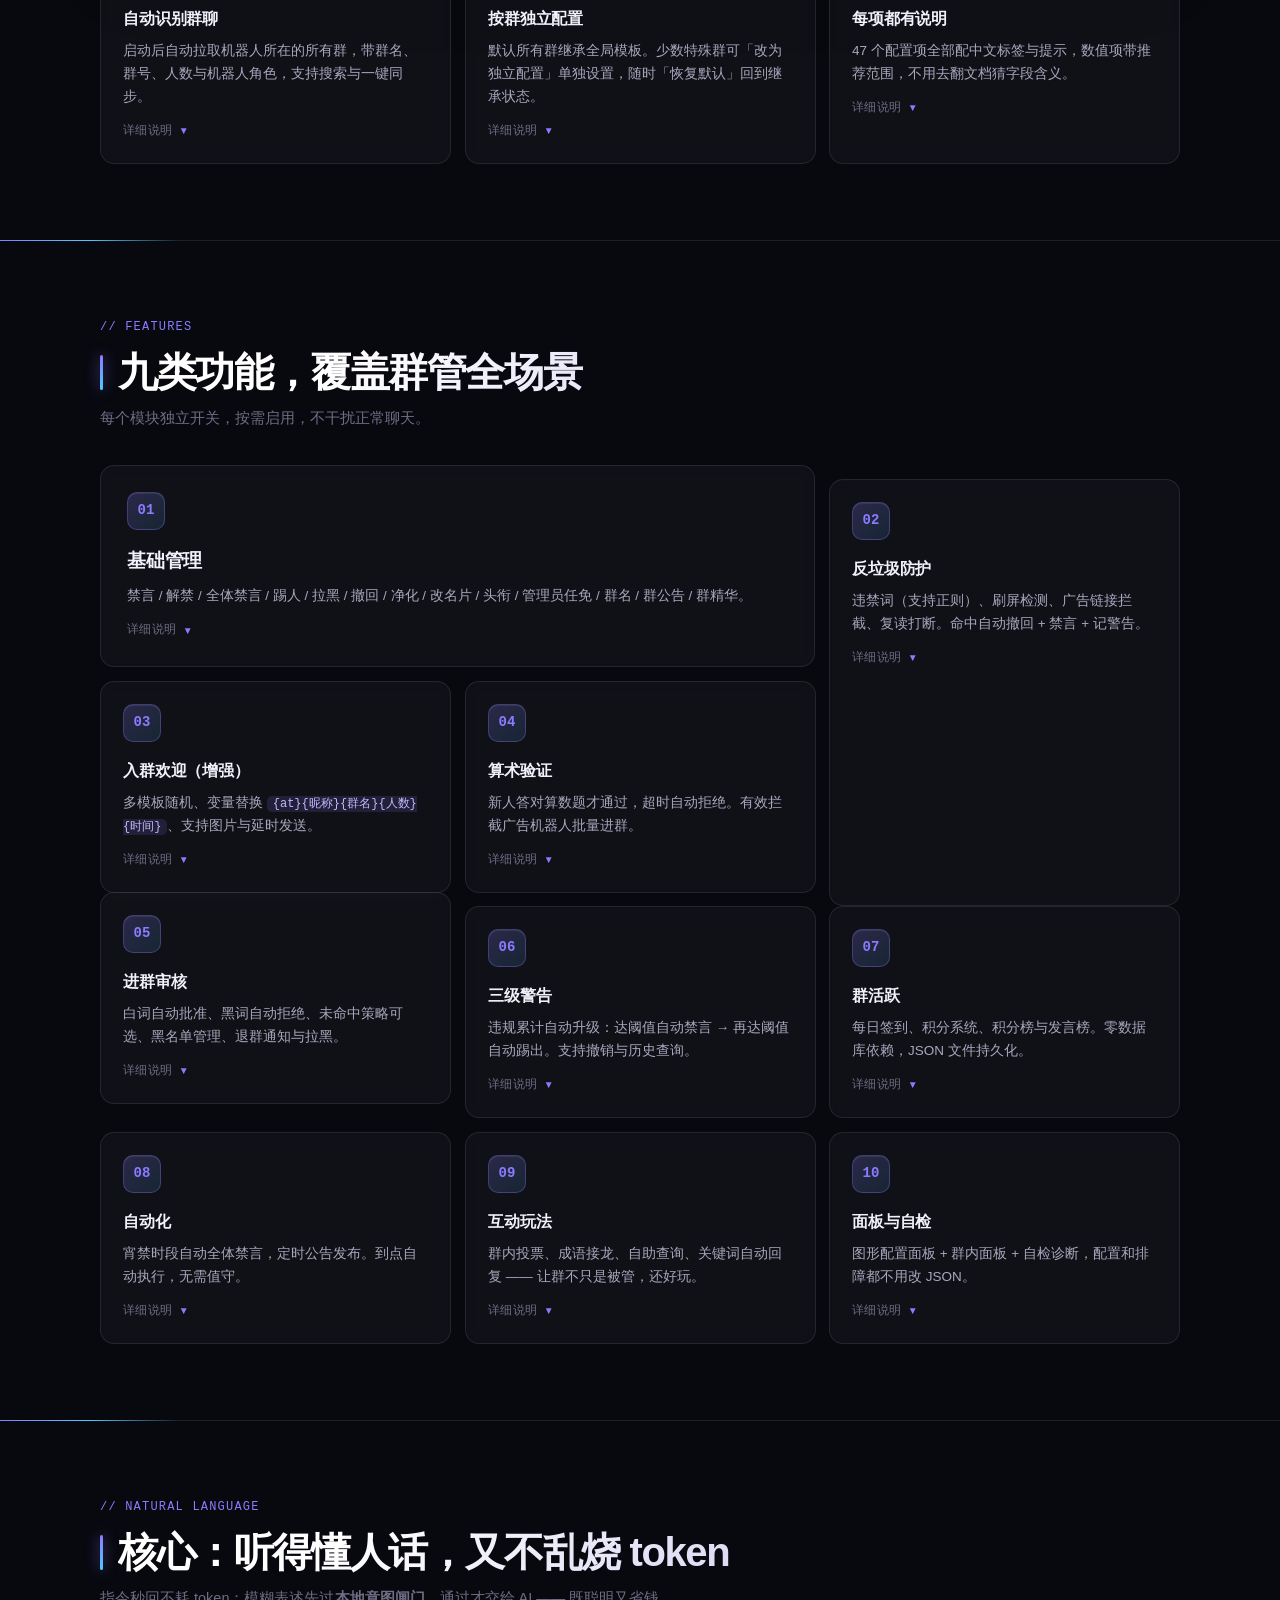
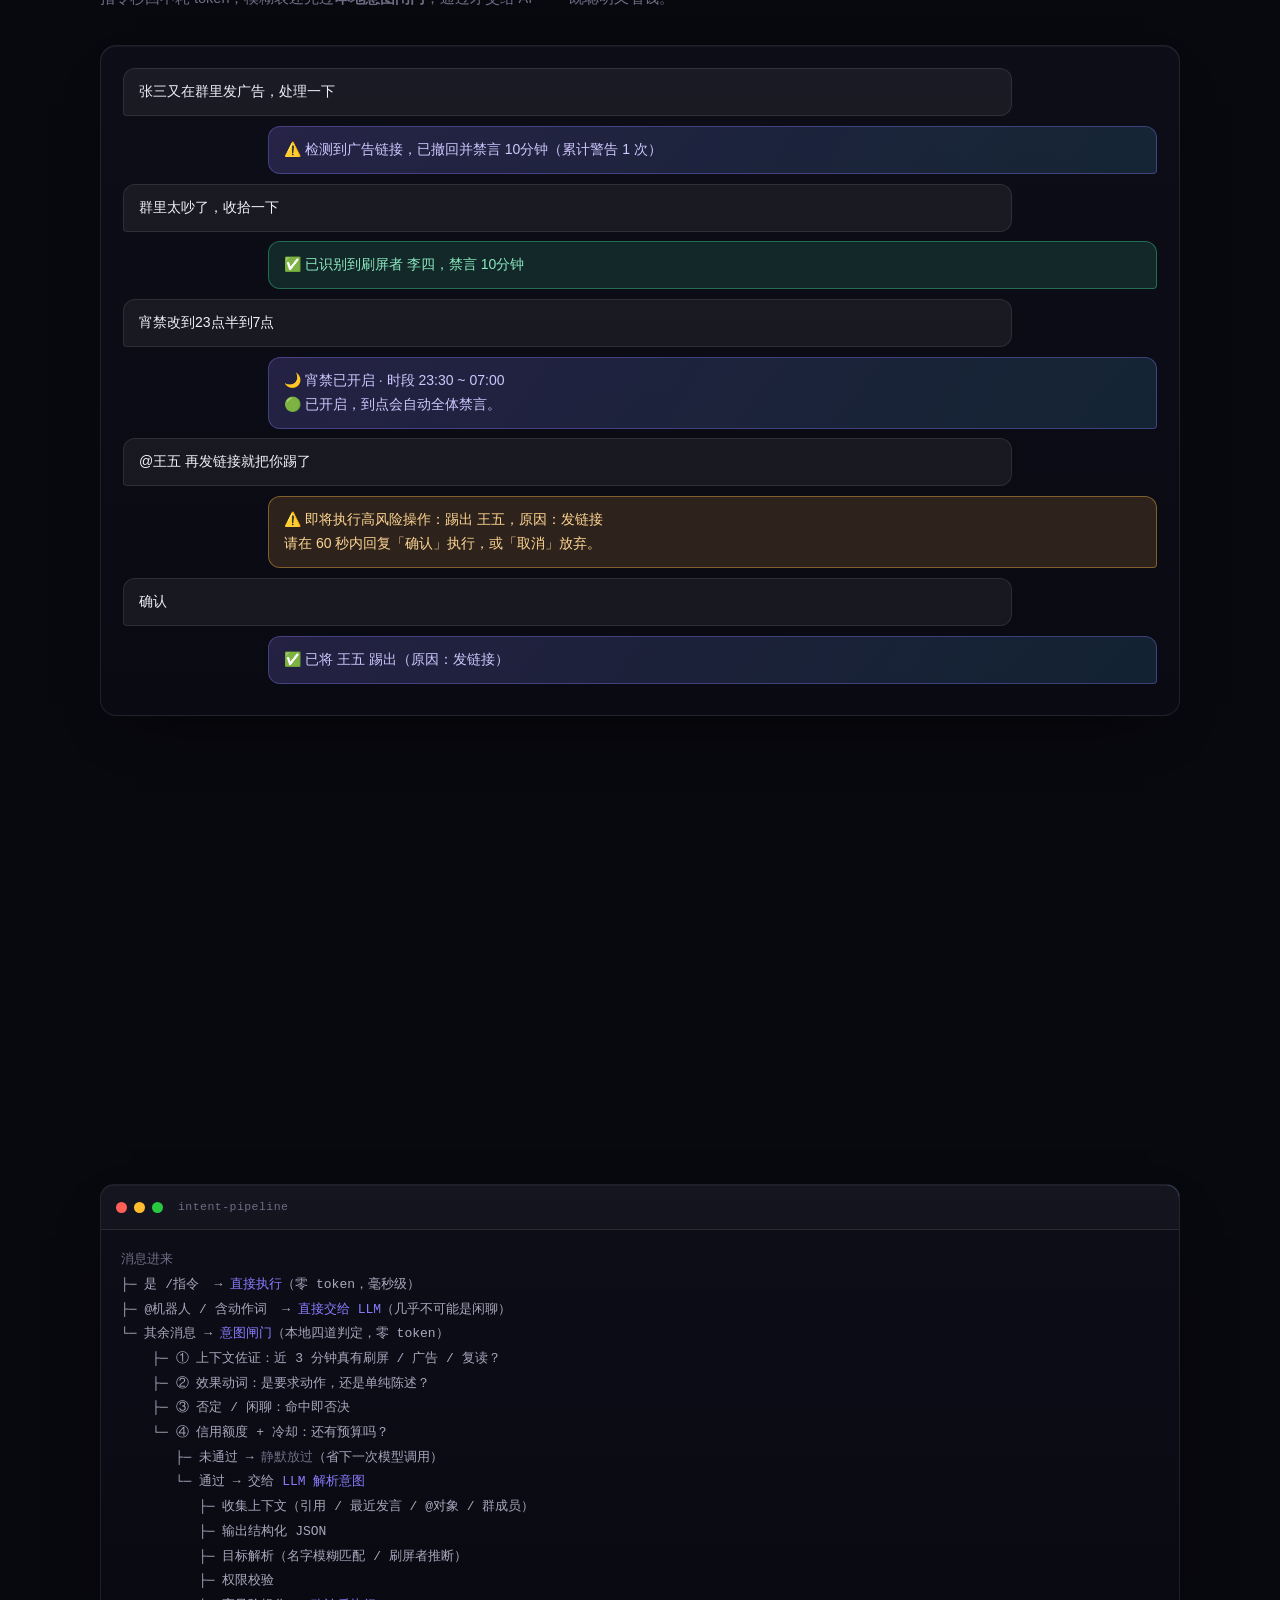
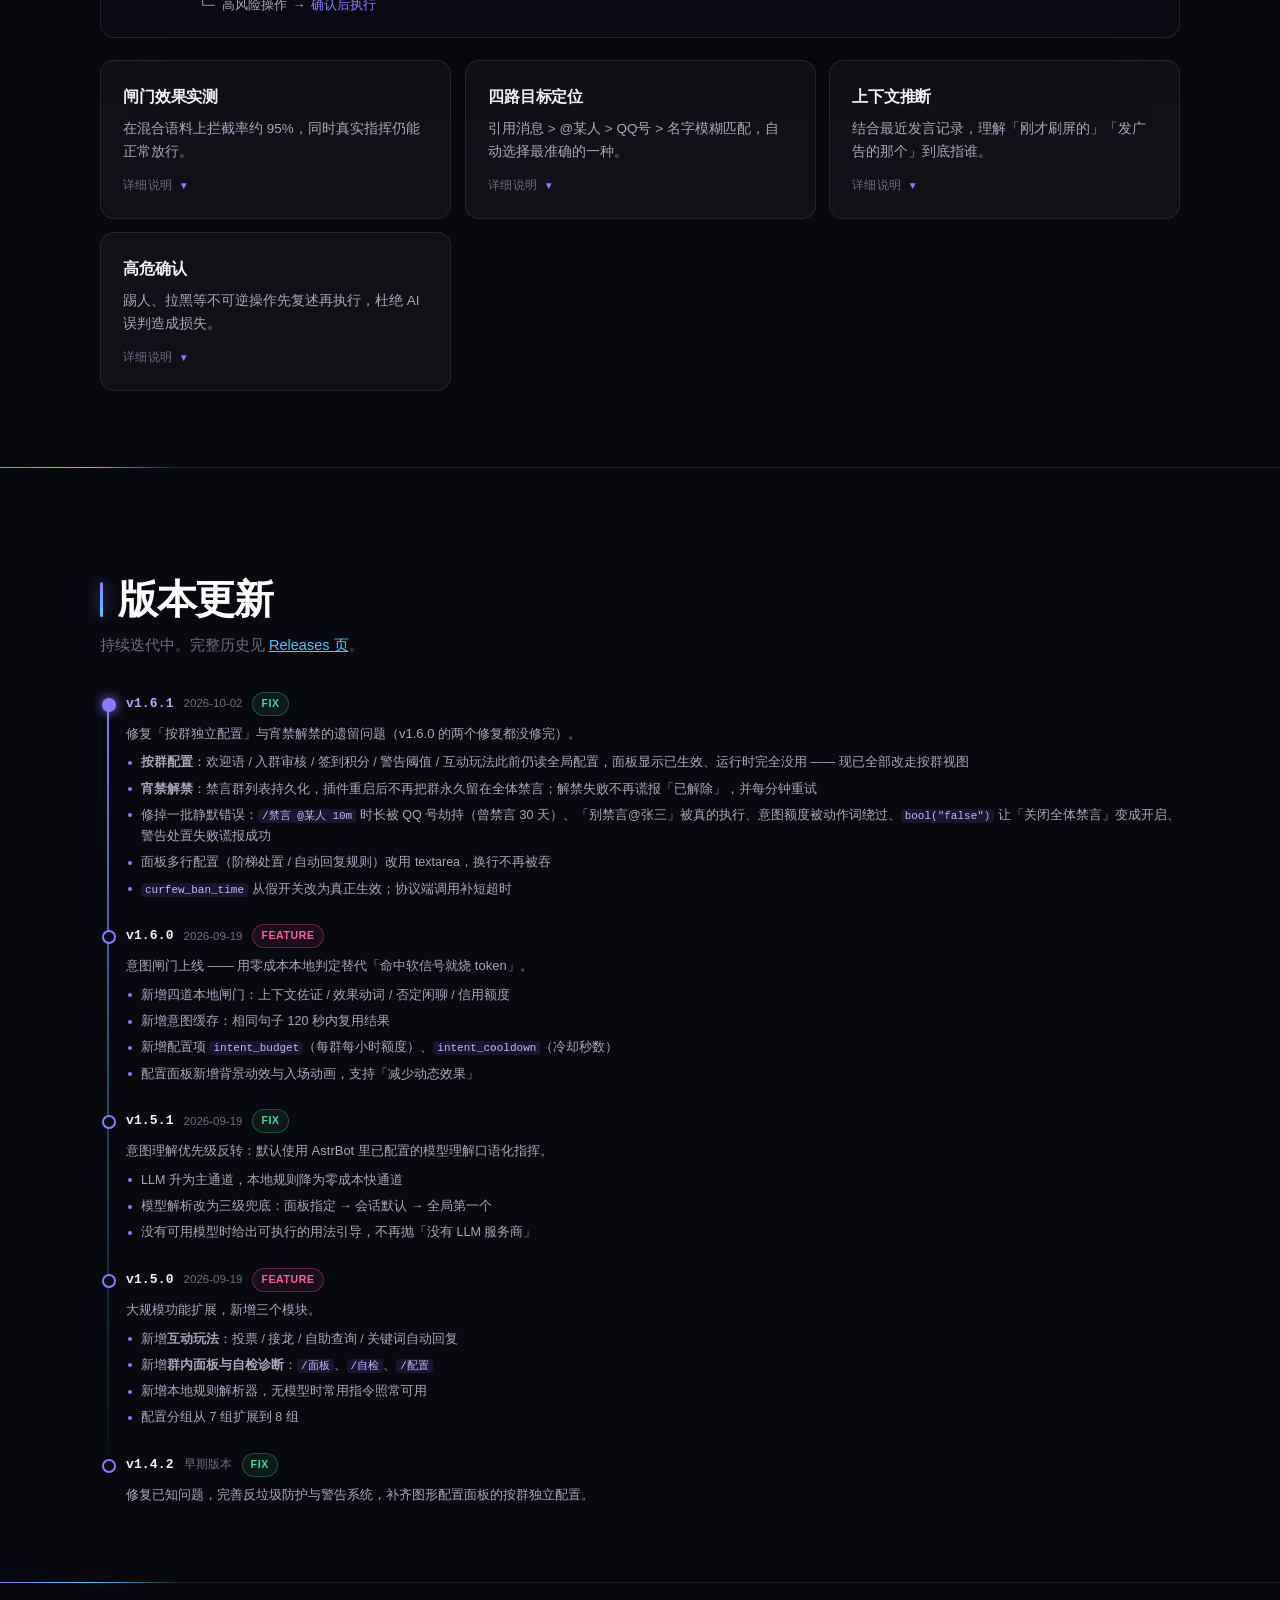
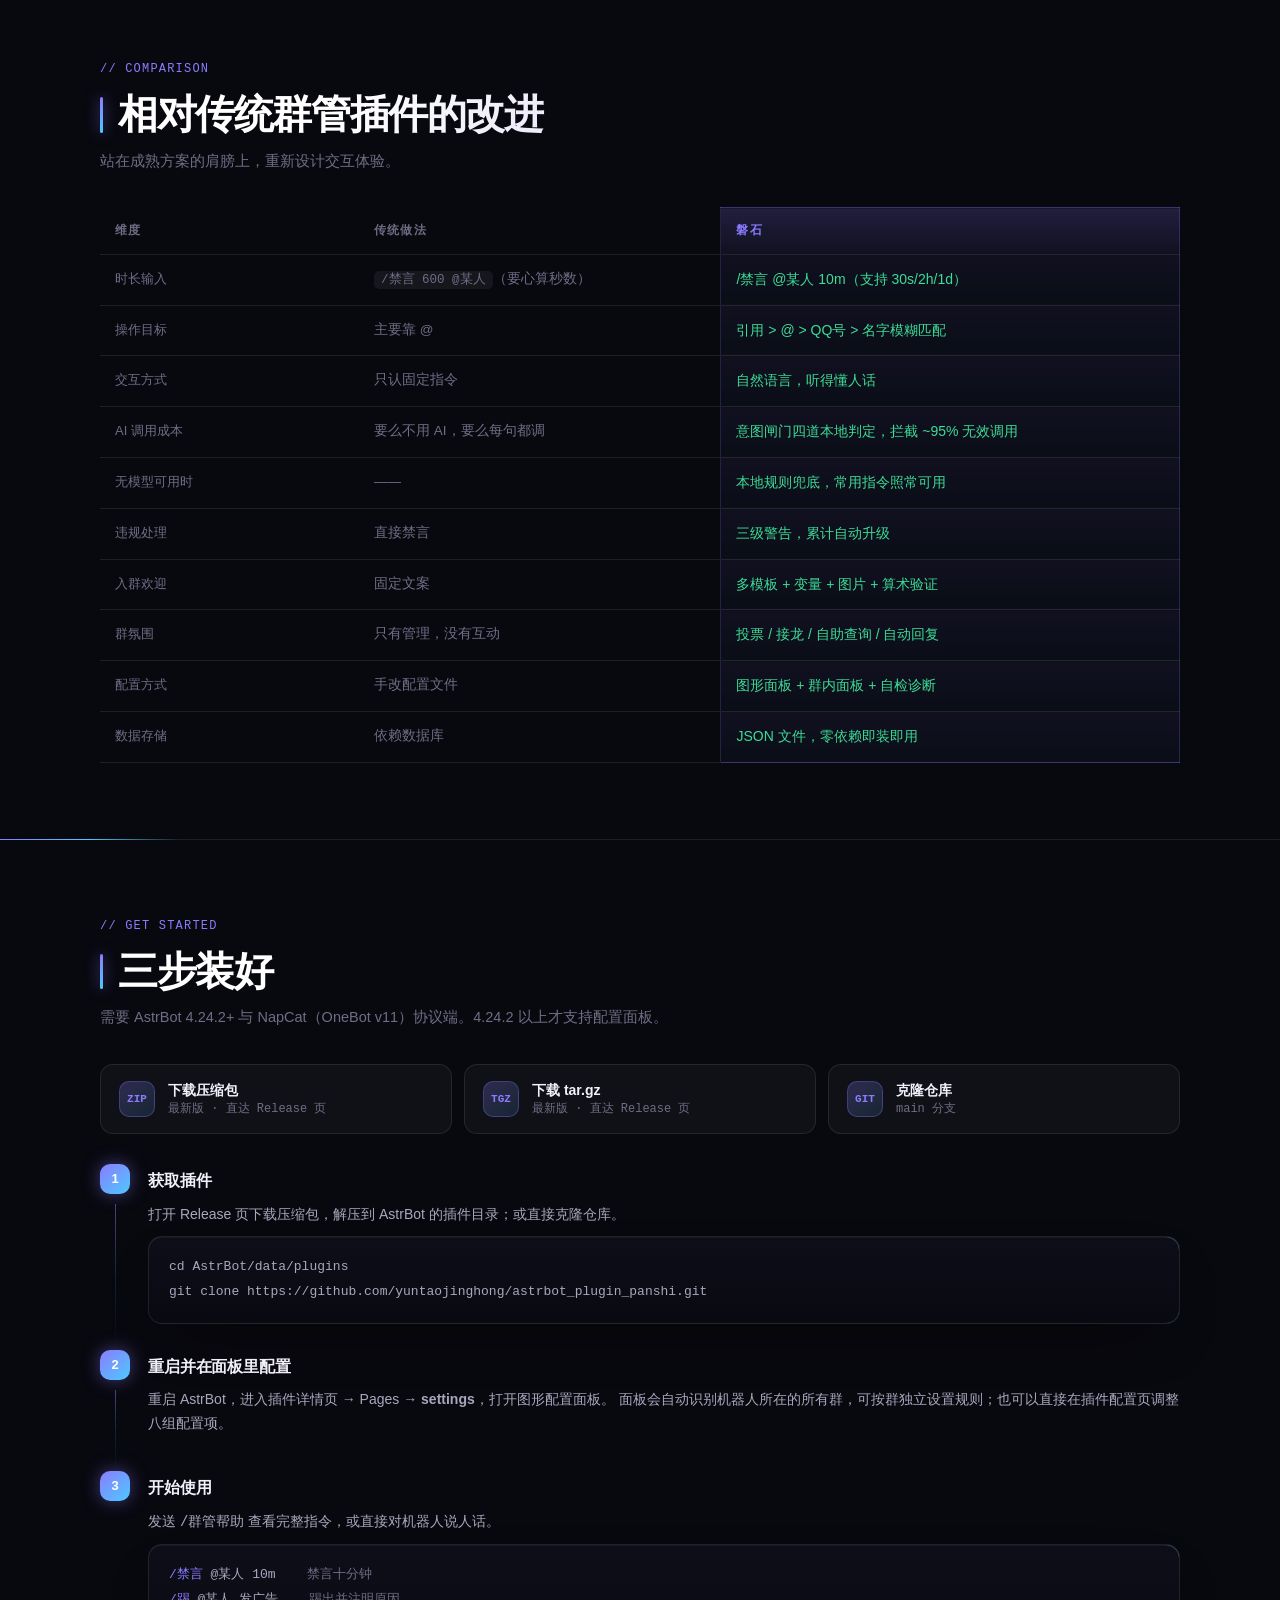
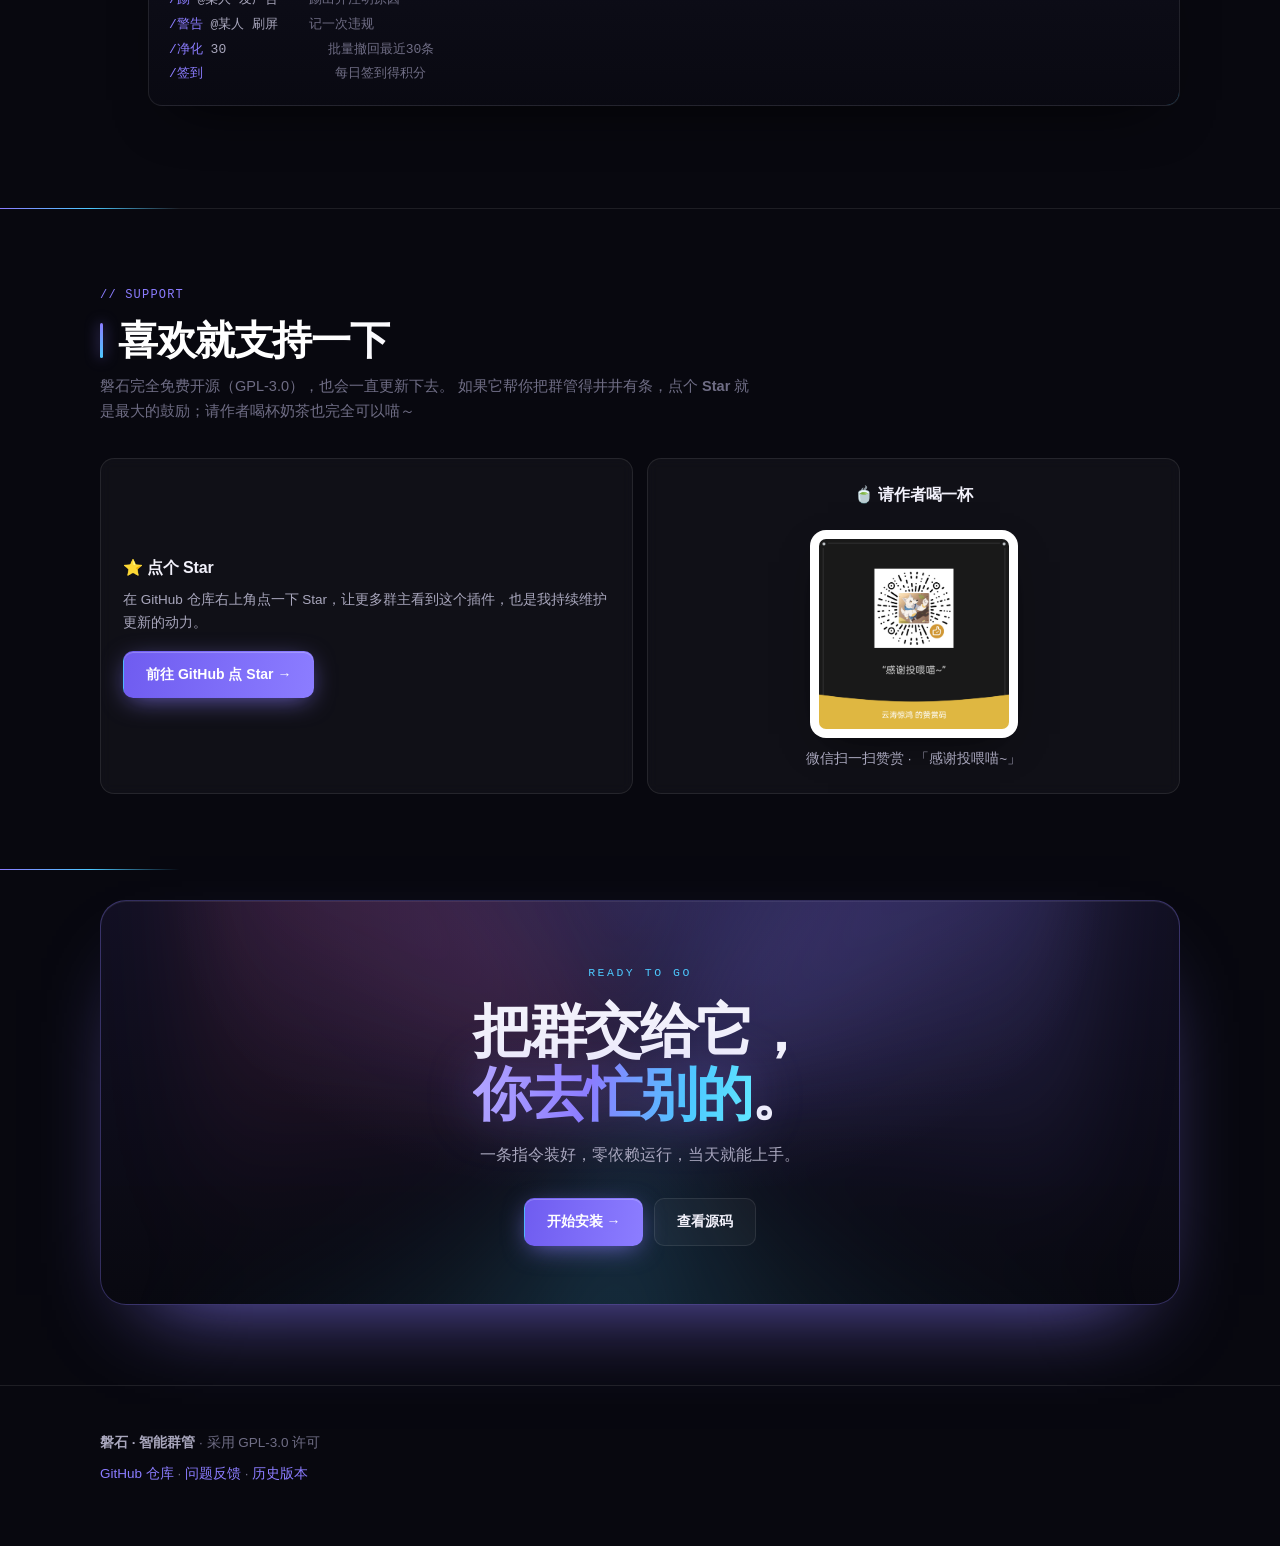
==== commit e9f0886e: "test(v1.7.4): 补入群通知的分派测试，并把入群事件写进日志 v1.7.3 去掉了 on_notice 上的 event_message_type 过滤（该过滤会把适配器标成 OTHER_M" ====
--- a/docs/index.html
+++ b/docs/index.html
@@ -1228,7 +1228,7 @@
           更难得的是：它用<b>本地意图闸门</b>把闲聊挡在模型之外 —— 该花 token 的时候才花。
         </p>
         <div class="ver-row">
-          <span class="ver-badge"><i></i>v1.7.3 已发布</span>
+          <span class="ver-badge"><i></i>v1.7.4 已发布</span>
           <span class="ver-meta">32 指令 · 8 LLM 工具 · 9 类功能 · 8 组配置</span>
         </div>
         <div class="btns">
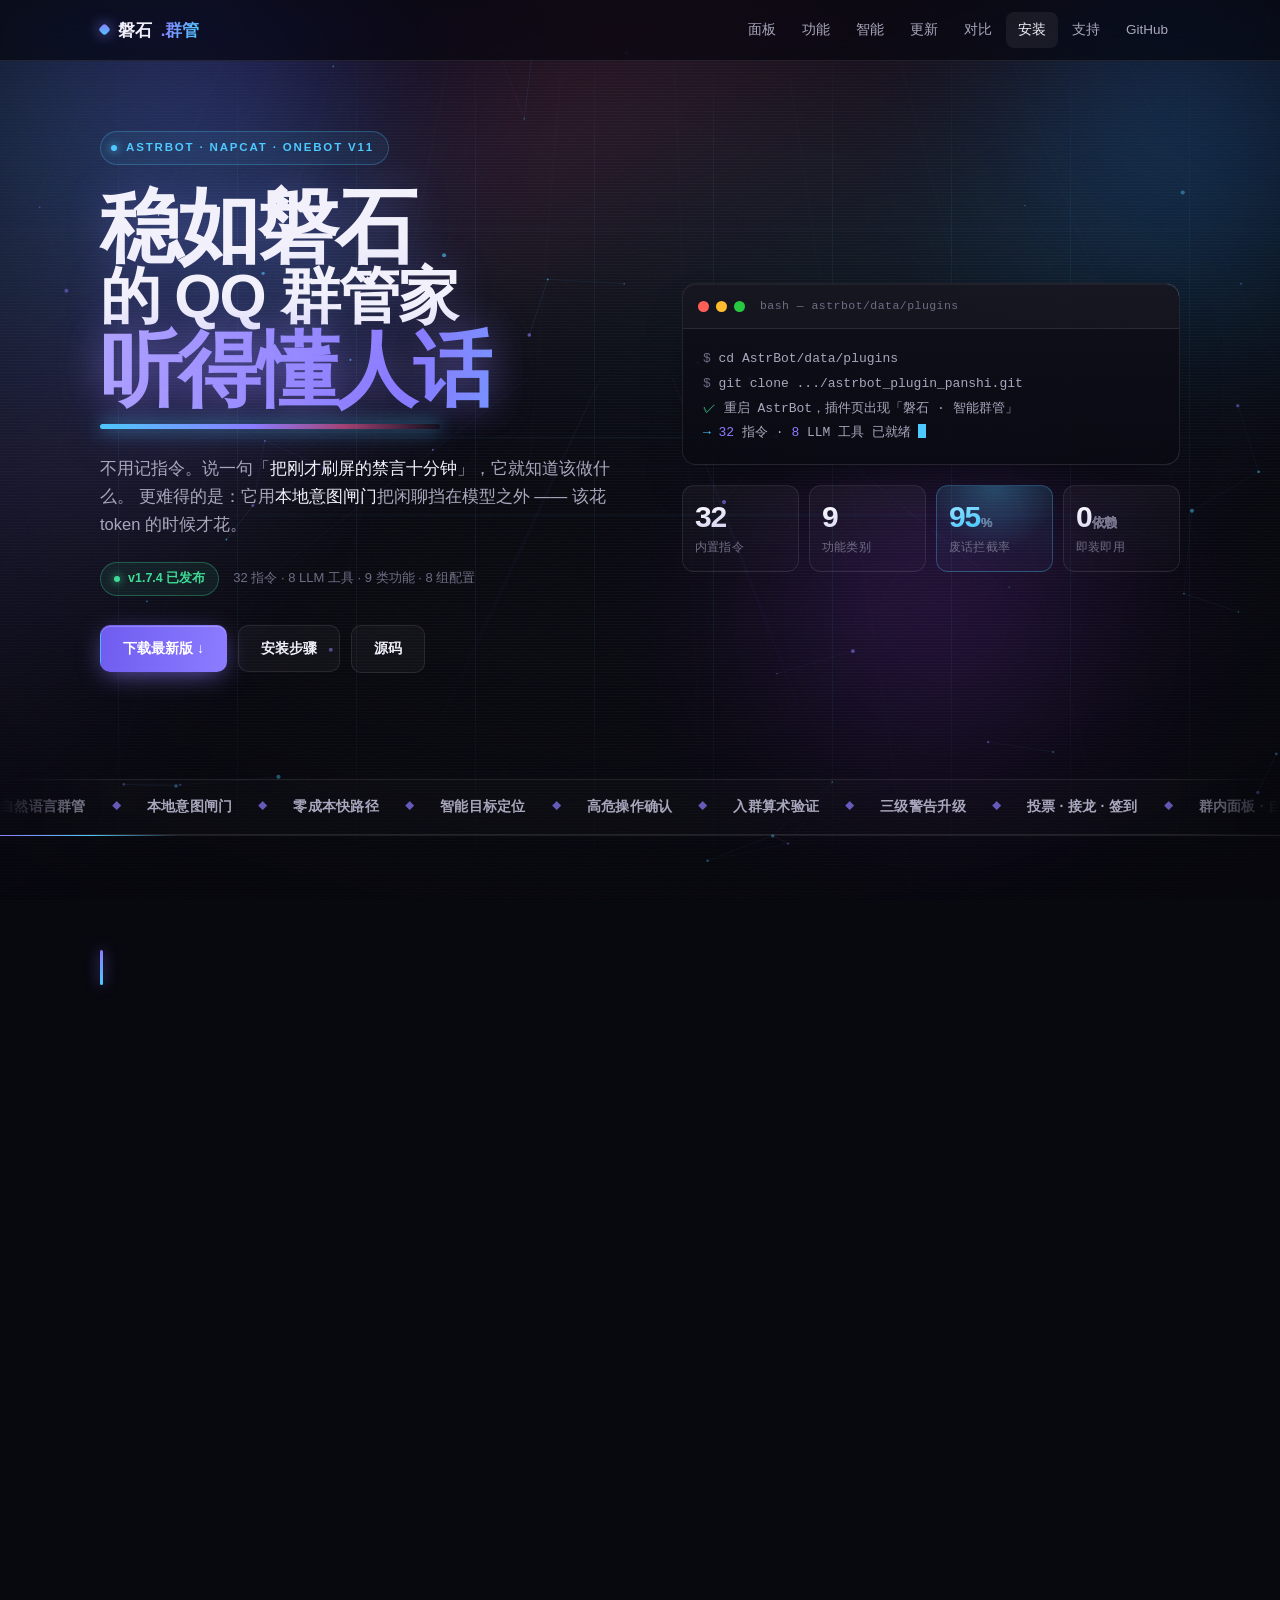
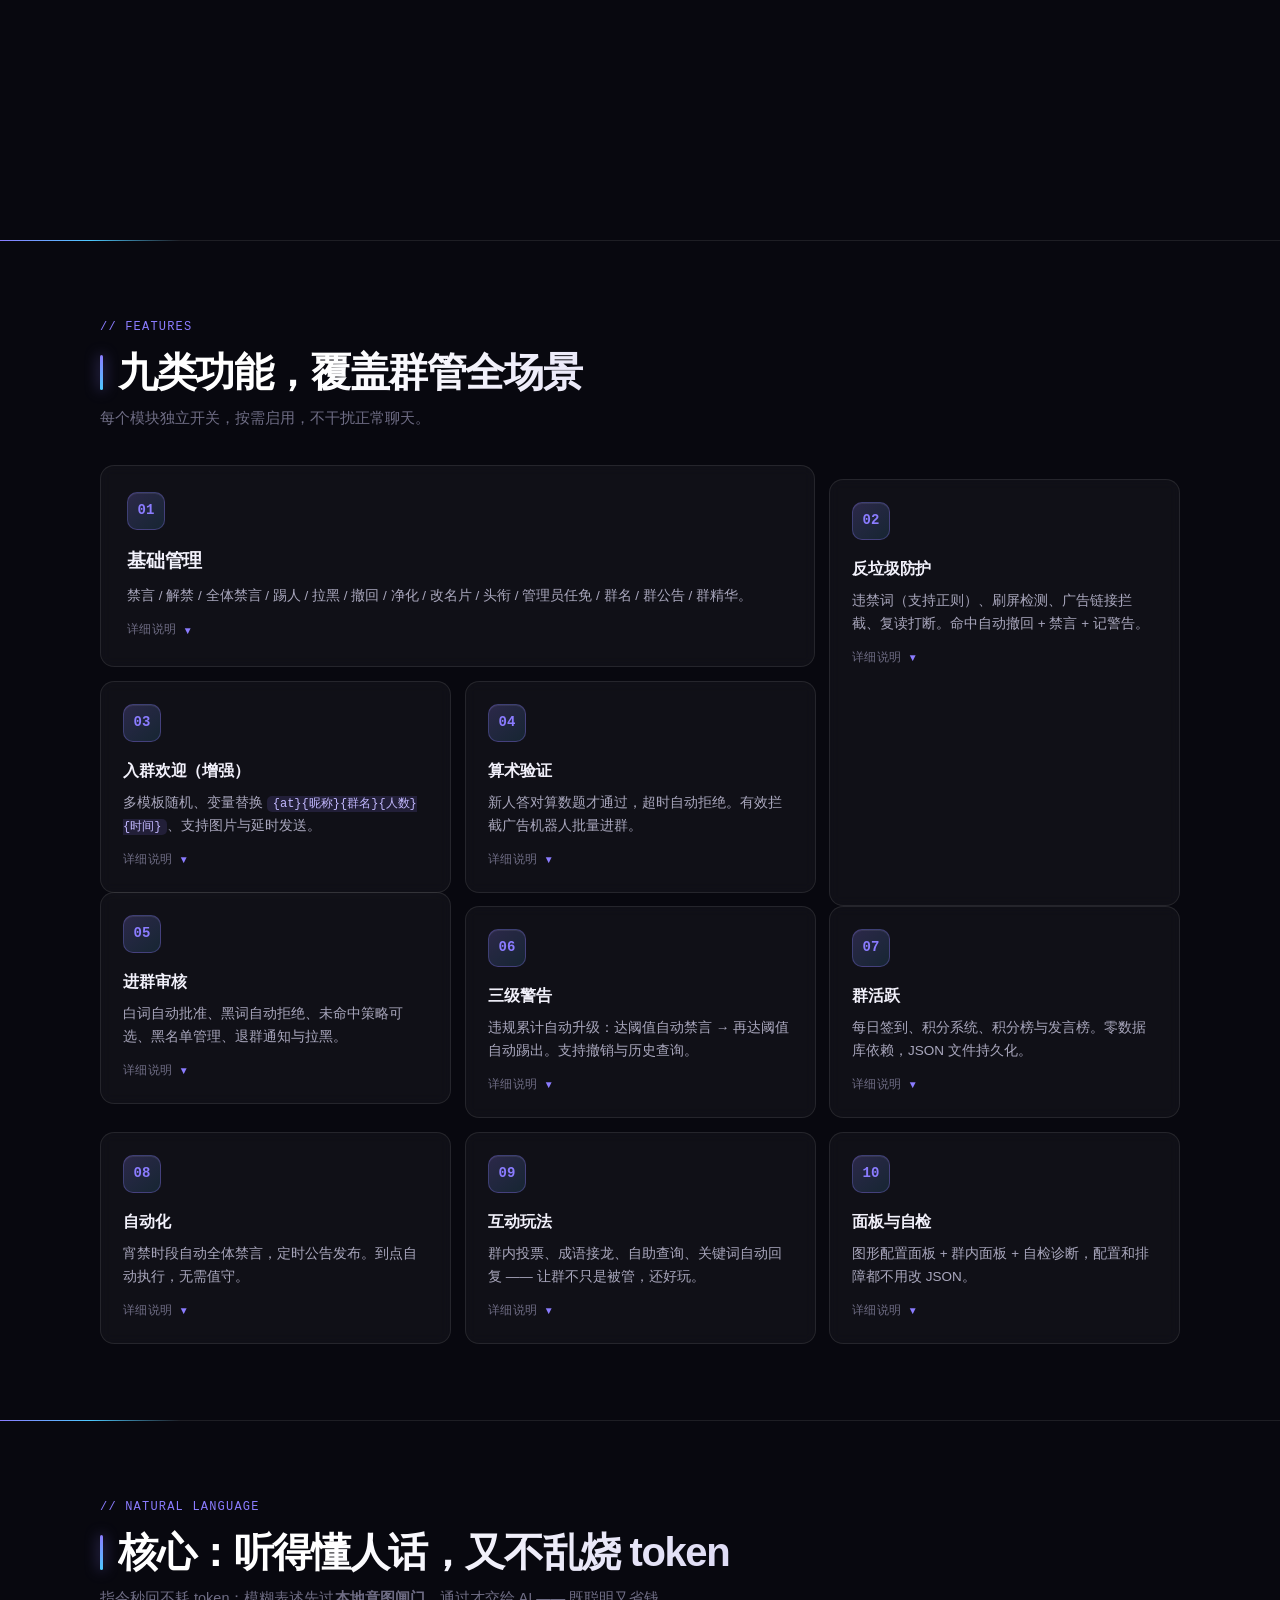
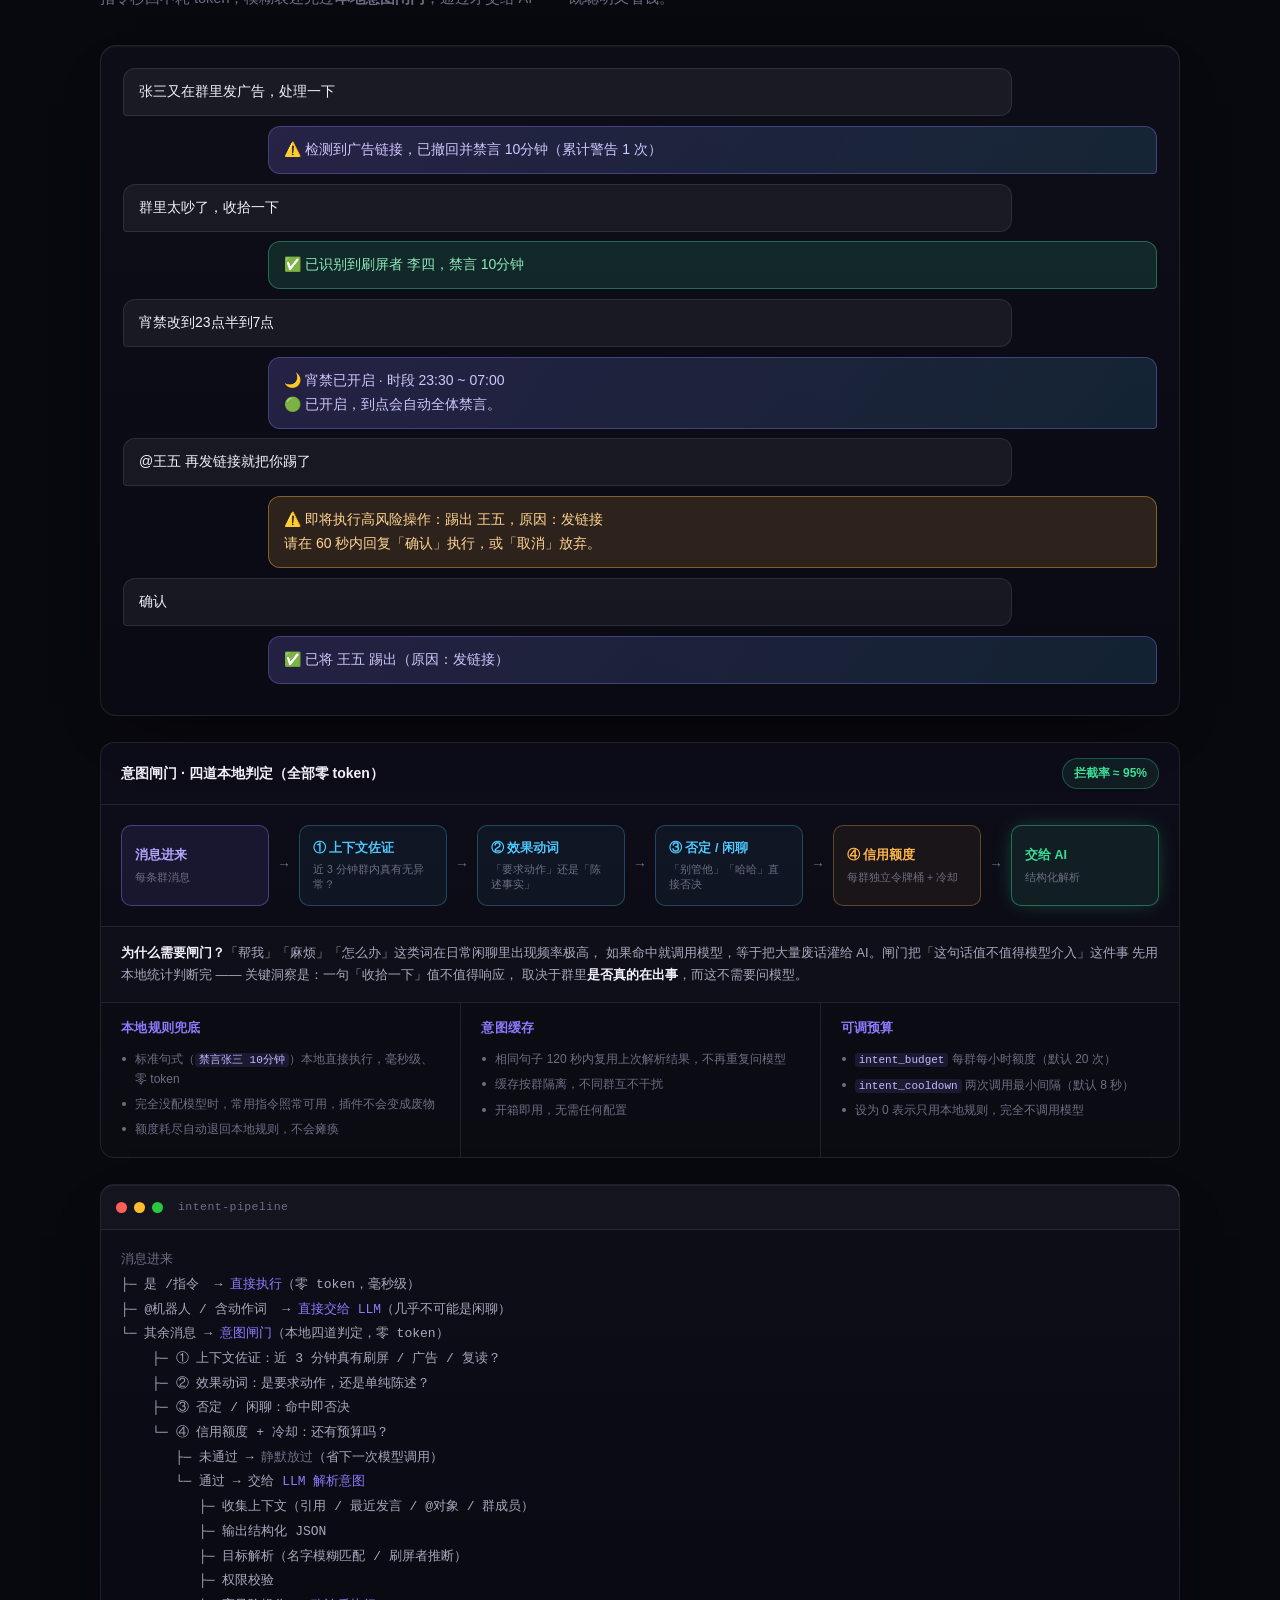
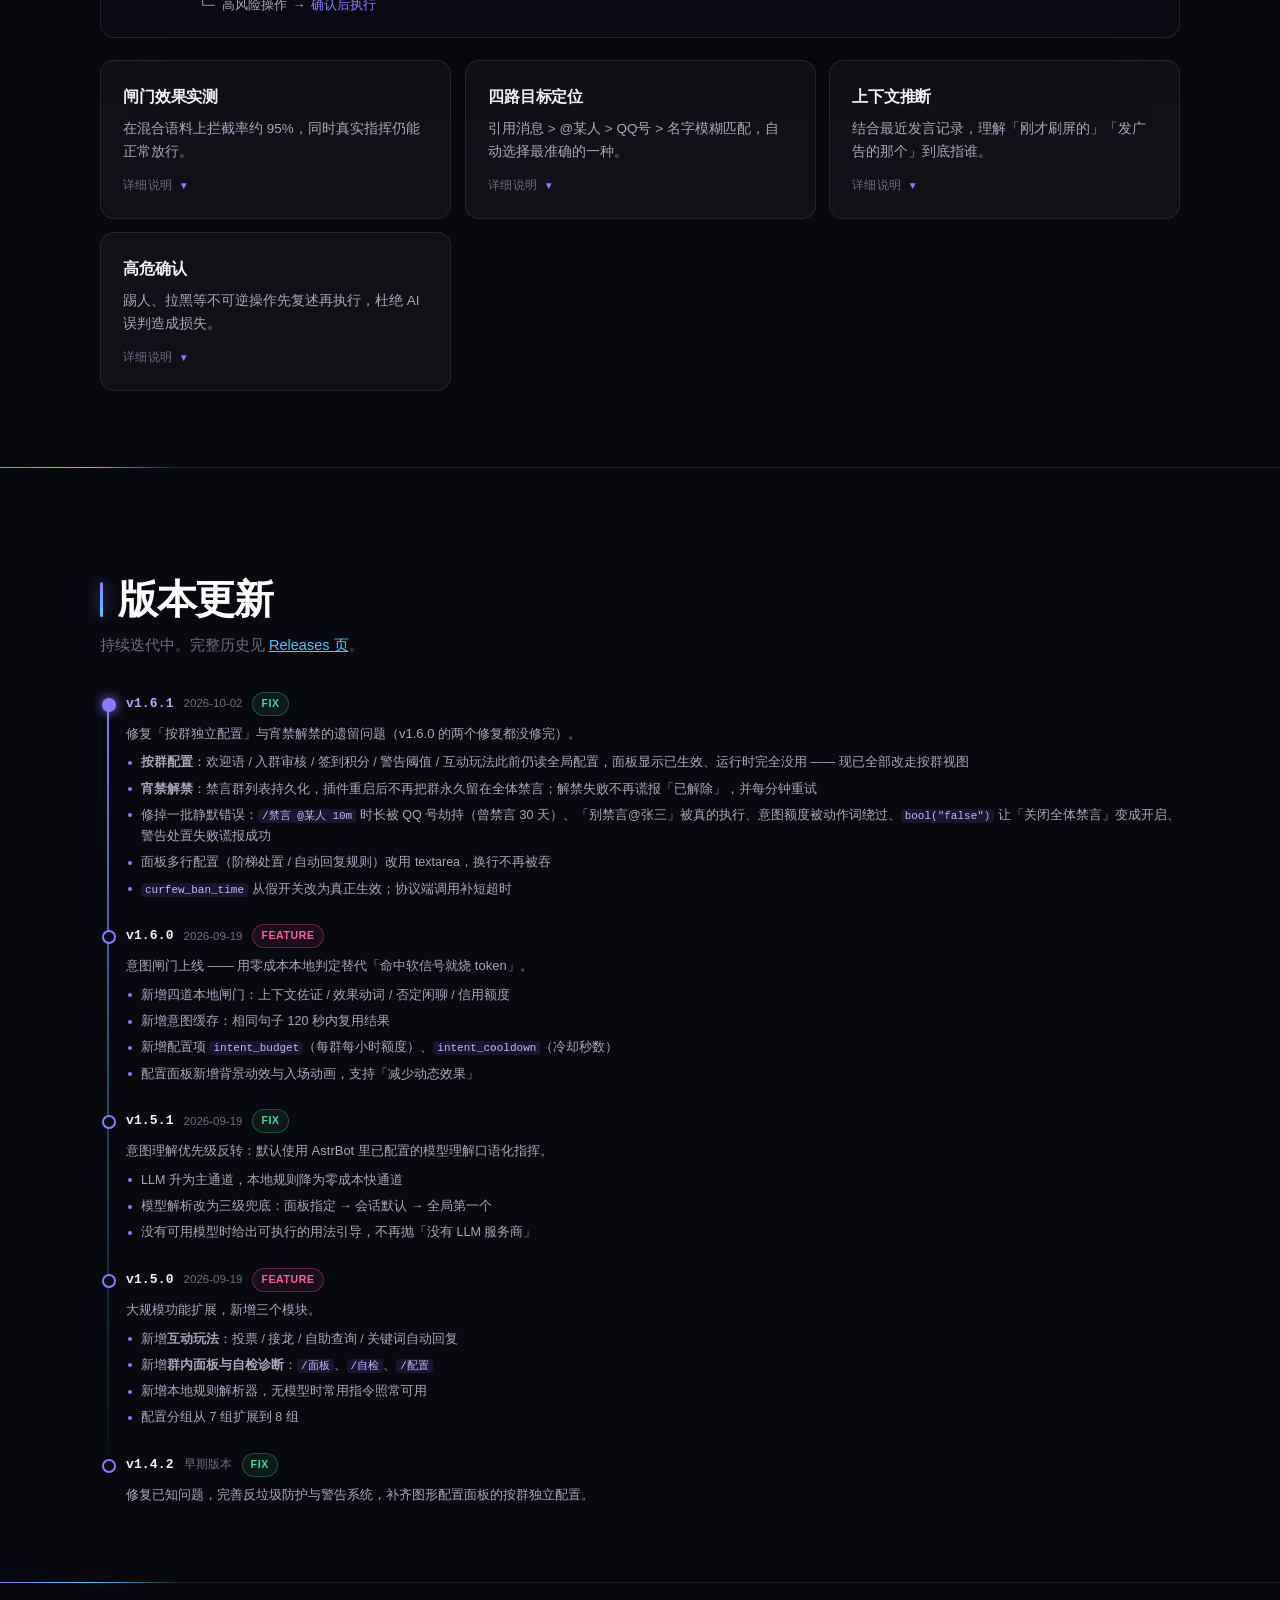
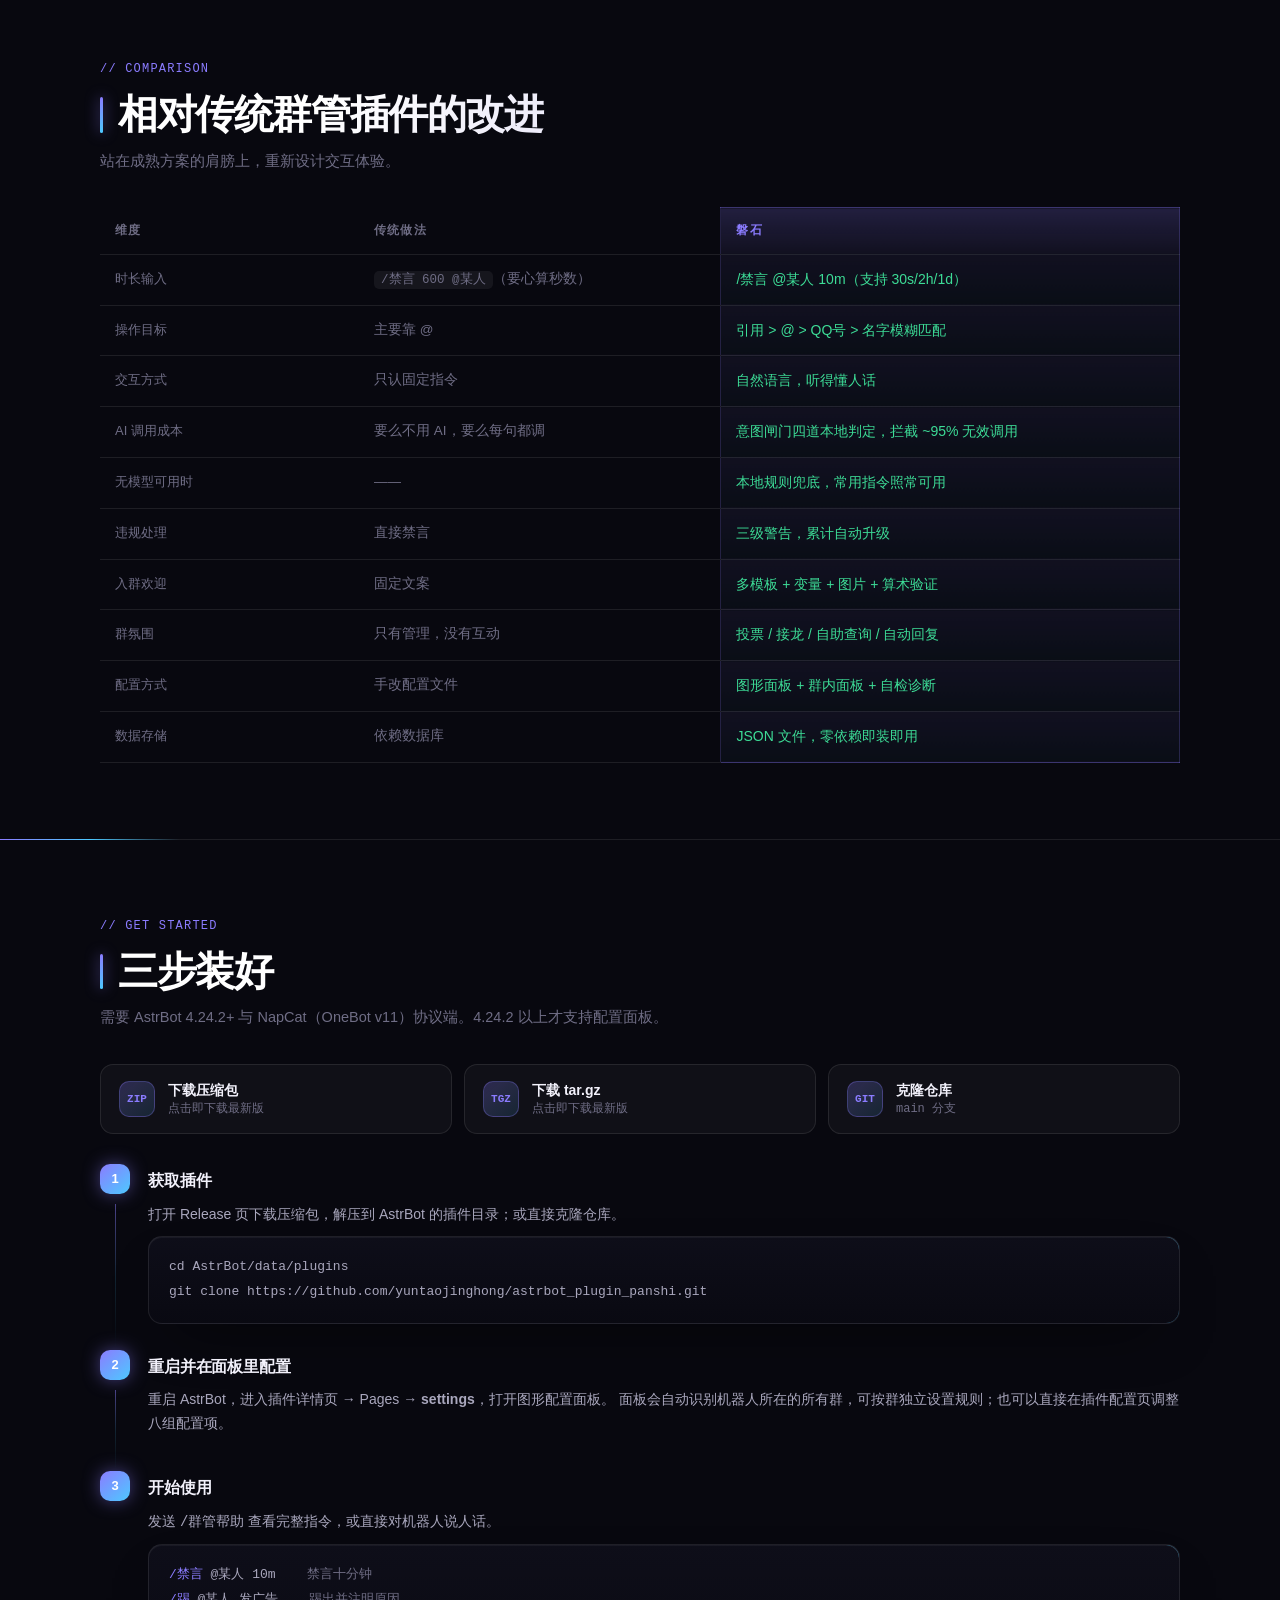
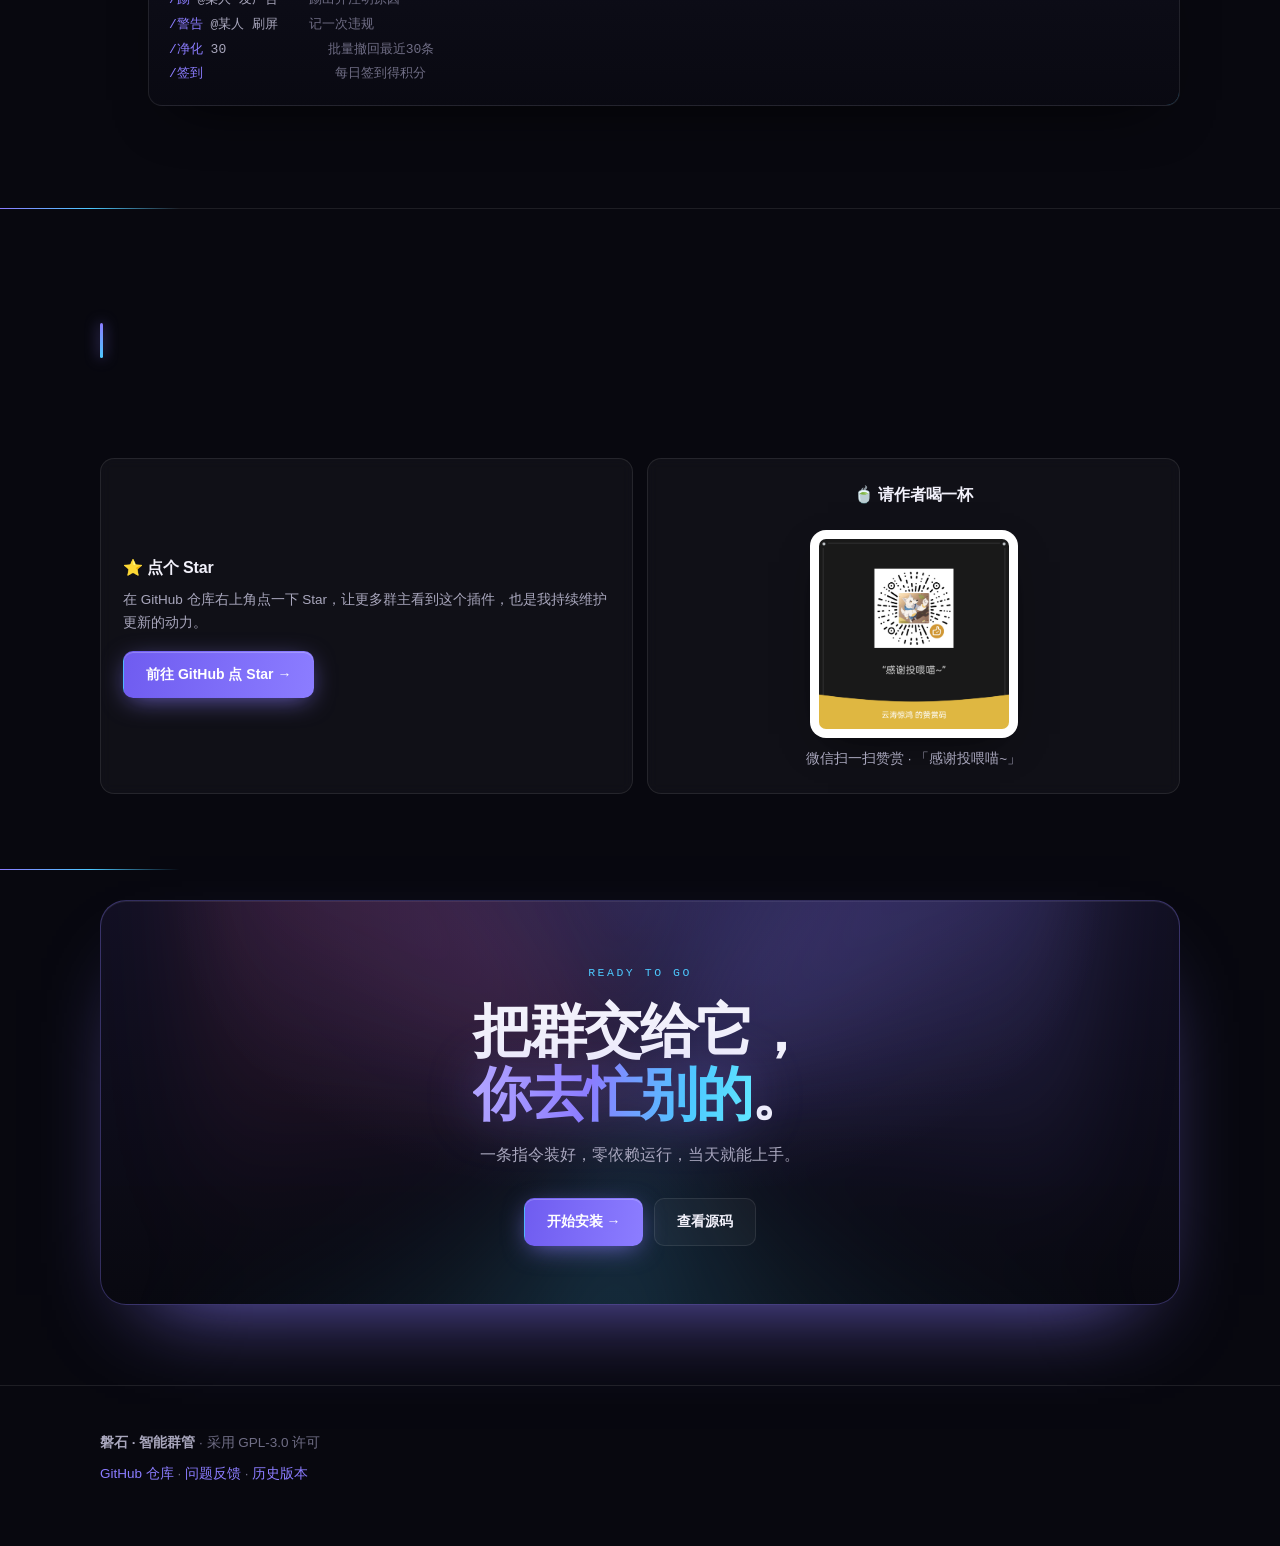
==== commit 574f02fa: "下载入口改成直链 站点上的「下载压缩包」以前指向 Release 页面，点进去还要再找一次文件。 现在改成 `releases/latest/download/<文件名>`，点一下就开始下载。  这个" ====
--- a/docs/index.html
+++ b/docs/index.html
@@ -1232,8 +1232,8 @@
           <span class="ver-meta">32 指令 · 8 LLM 工具 · 9 类功能 · 8 组配置</span>
         </div>
         <div class="btns">
-          <a class="btn primary" href="#install">开始安装 →</a>
-          <a class="btn" href="#panel">配置面板</a>
+          <a class="btn primary" href="https://github.com/yuntaojinghong/astrbot_plugin_panshi/releases/latest/download/astrbot_plugin_panshi.zip">下载最新版 ↓</a>
+          <a class="btn" href="#install">安装步骤</a>
           <a class="btn" href="https://github.com/yuntaojinghong/astrbot_plugin_panshi" target="_blank">源码</a>
         </div>
       </div>
@@ -1892,13 +1892,13 @@
     <p class="sub">需要 AstrBot 4.24.2+ 与 NapCat（OneBot v11）协议端。4.24.2 以上才支持配置面板。</p>
 
     <div class="dl">
-      <a href="https://github.com/yuntaojinghong/astrbot_plugin_panshi/releases/latest">
+      <a href="https://github.com/yuntaojinghong/astrbot_plugin_panshi/releases/latest/download/astrbot_plugin_panshi.zip">
         <span class="ic">ZIP</span>
-        <span class="tx"><b>下载压缩包</b><small>最新版 · 直达 Release 页</small></span>
+        <span class="tx"><b>下载压缩包</b><small>点击即下载最新版</small></span>
       </a>
-      <a href="https://github.com/yuntaojinghong/astrbot_plugin_panshi/releases/latest">
+      <a href="https://github.com/yuntaojinghong/astrbot_plugin_panshi/releases/latest/download/astrbot_plugin_panshi.tar.gz">
         <span class="ic">TGZ</span>
-        <span class="tx"><b>下载 tar.gz</b><small>最新版 · 直达 Release 页</small></span>
+        <span class="tx"><b>下载 tar.gz</b><small>点击即下载最新版</small></span>
       </a>
       <a href="https://github.com/yuntaojinghong/astrbot_plugin_panshi">
         <span class="ic">GIT</span>
